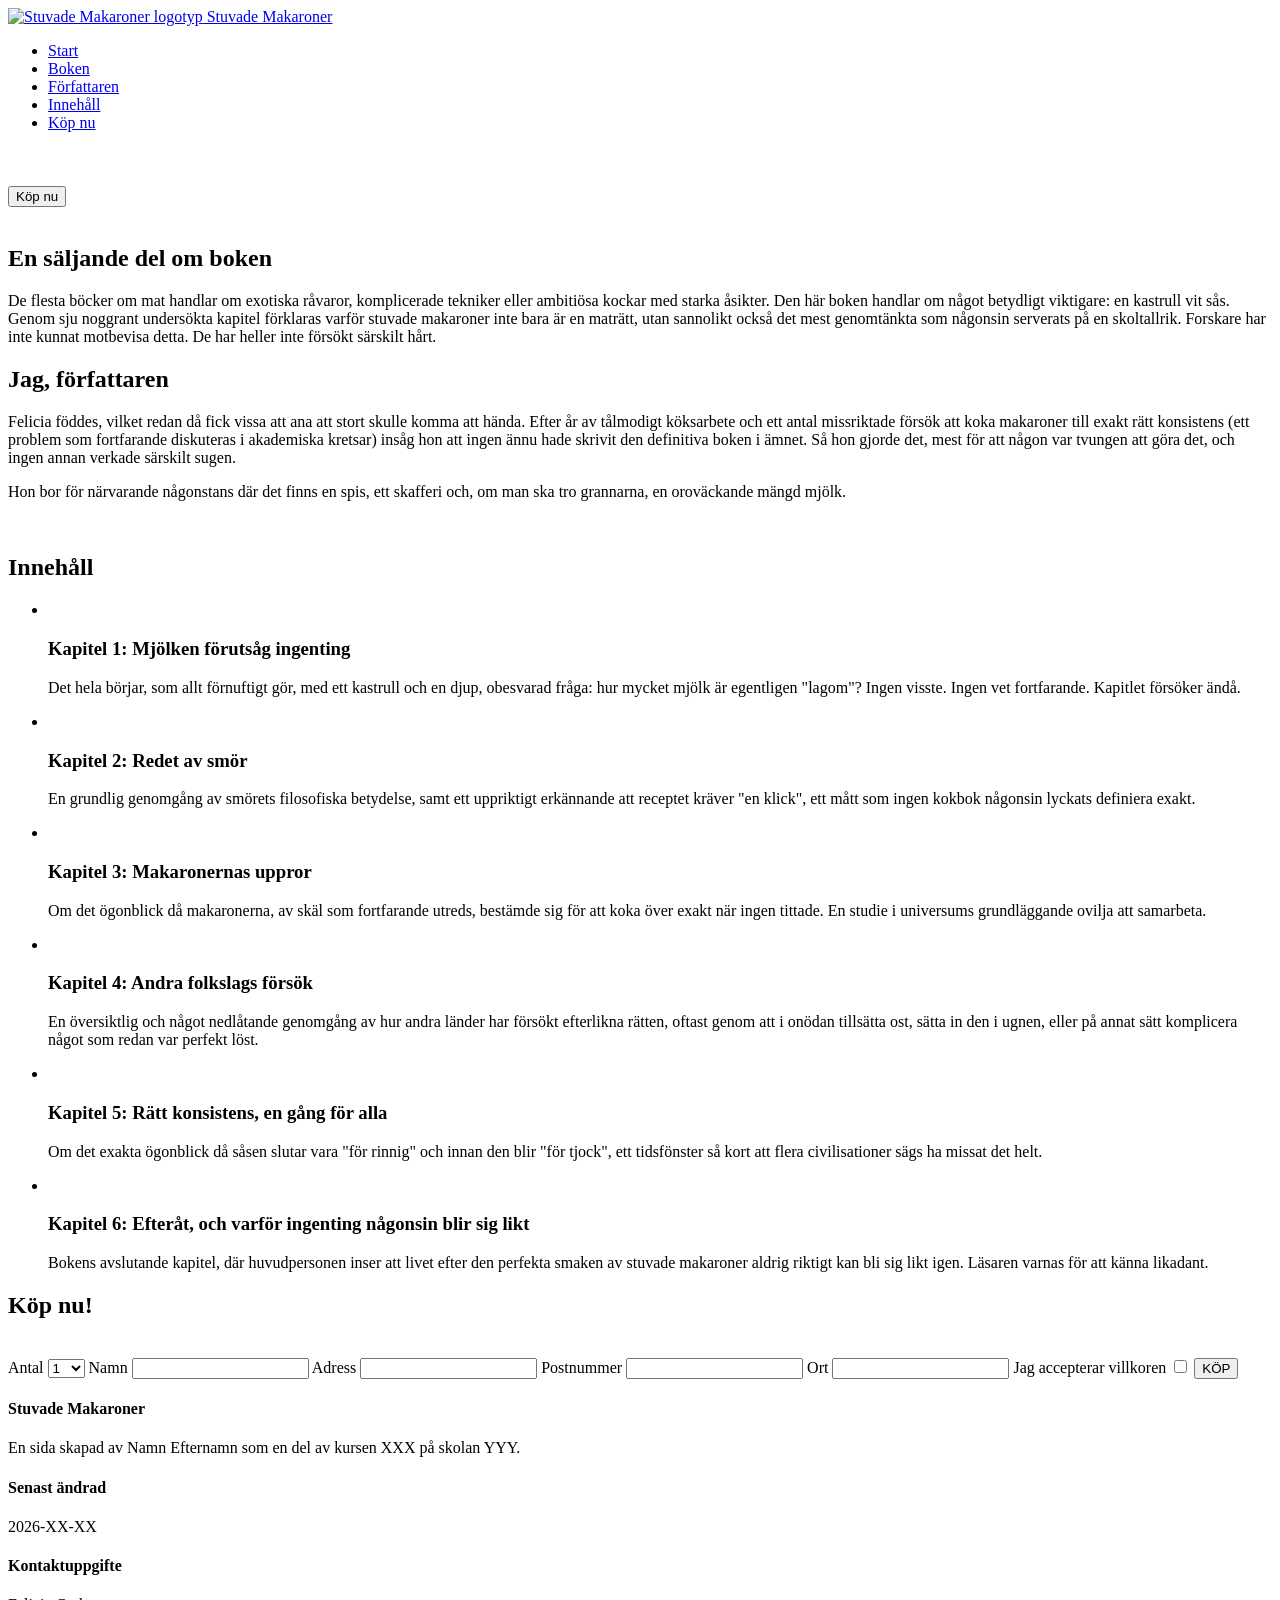
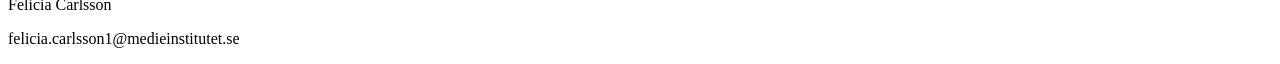
==== index.html @ 139a8203 "Innehåll" ====
<!DOCTYPE html>
<html lang="sv">
<head>
    <meta charset="UTF-8">
    <meta name="viewport" content="width=device-width, initial-scale=1.0">
    <title>Stuvade makaroner</title>
    <link rel="stylesheet" type="text/css" href="style.css">
</head>
<main>
    <header>
        <a href="/" class="logo">
            <img src="logo.png" alt="Stuvade Makaroner logotyp" style="width:; height:;">
            Stuvade Makaroner
        </a>
        <nav>
            <ul>
                <li><a href="#">Start</a></li>
                <li><a href="#book">Boken</a></li>
                <li><a href="#author">Författaren</a></li>
                <li><a href="#book-content">Innehåll</a></li>
                <li><a href="#purchase-form">Köp nu</a></li>
            </ul>
        </nav>
    </header>

    <main>

        <section>
            <img src="" alt="" style="width:; height:;">
            <div class="hero-box">
                <h1></h1>
                <p></p>
                <button>Köp nu</button>
            </div>
        </section>

        <section id="book">
            <img src="" alt="" style="width:; height:;">
            <h2> En säljande del om boken</h2>
            <p> De flesta böcker om mat handlar om exotiska råvaror, komplicerade
            tekniker eller ambitiösa kockar med starka åsikter. Den här boken
            handlar om något betydligt viktigare: en kastrull vit sås. Genom
            sju noggrant undersökta kapitel förklaras varför stuvade makaroner
            inte bara är en maträtt, utan sannolikt också det mest genomtänkta
            som någonsin serverats på en skoltallrik. Forskare har inte kunnat
            motbevisa detta. De har heller inte försökt särskilt hårt. </p>
        </section>
        <section id="author">
            <h2>Jag, författaren</h2>
            <p> Felicia föddes, vilket redan då fick vissa att ana att stort skulle
            komma att hända. Efter år av tålmodigt köksarbete och ett antal
            missriktade försök att koka makaroner till exakt rätt konsistens
            (ett problem som fortfarande diskuteras i akademiska kretsar) insåg
            hon att ingen ännu hade skrivit den definitiva boken i ämnet. Så hon
            gjorde det, mest för att någon var tvungen att göra det, och ingen
            annan verkade särskilt sugen.</p>
            <p> Hon bor för närvarande någonstans där det finns en spis, ett skafferi
            och, om man ska tro grannarna, en oroväckande mängd mjölk.</p>
            <img src="" alt="" style="width:; height:;">
        </section>

        <section id="book-content">
            <h2>Innehåll</h2>
            <ul>
                <li class="chapter-1">
                    <img src="" alt="" style="width:; height:;">
                    <h3>Kapitel 1: Mjölken förutsåg ingenting</h3>
                    <p>Det hela börjar, som allt förnuftigt gör, med ett kastrull och
                    en djup, obesvarad fråga: hur mycket mjölk är egentligen "lagom"?
                    Ingen visste. Ingen vet fortfarande. Kapitlet försöker ändå.</p>
                </li>
                <li class="chapter-2">
                    <img src="" alt="" style="width:; height:;">
                    <h3>Kapitel 2: Redet av smör</h3>
                    <p>En grundlig genomgång av smörets filosofiska betydelse, samt ett
                    uppriktigt erkännande att receptet kräver "en klick", ett mått
                    som ingen kokbok någonsin lyckats definiera exakt.</p>
                </li>
                <li class="chapter-3">
                    <img src="" alt="" style="width:; height:;">
                    <h3>Kapitel 3: Makaronernas uppror</h3>
                    <p> Om det ögonblick då makaronerna, av skäl som fortfarande utreds,
                    bestämde sig för att koka över exakt när ingen tittade. En studie
                    i universums grundläggande ovilja att samarbeta.</p>
                </li>
                <li class="chapter-4">
                    <img src="" alt="" style="width:; height:;">
                    <h3>Kapitel 4: Andra folkslags försök</h3>
                    <p>En översiktlig och något nedlåtande genomgång av hur andra länder
                    har försökt efterlikna rätten, oftast genom att i onödan tillsätta
                    ost, sätta in den i ugnen, eller på annat sätt komplicera något
                    som redan var perfekt löst.</p>
                </li>
                <li class="chapter-5">
                    <img src="" alt="" style="width:; height:;">
                    <h3>Kapitel 5: Rätt konsistens, en gång för alla</h3>
                    <p>Om det exakta ögonblick då såsen slutar vara "för rinnig" och
                    innan den blir "för tjock", ett tidsfönster så kort att flera
                    civilisationer sägs ha missat det helt.</p>
                </li>
                <li class="chapter-6">
                    <img src="" alt="" style="width:; height:;">
                    <h3>Kapitel 6: Efteråt, och varför ingenting någonsin blir sig likt</h3>
                    <p>Bokens avslutande kapitel, där huvudpersonen inser att livet
                    efter den perfekta smaken av stuvade makaroner aldrig riktigt
                    kan bli sig likt igen. Läsaren varnas för att känna likadant.</p>
                </li>
            </ul>
        </section>
    
        <section id="purchase-form">
            <h2>Köp nu!</h2>
            <img src="" alt="" style="width:; height:;">
            <form>
                <label for="amount">Antal</label>
                <select id="amount" name="amount">
                    <option value="1">1</option>
                    <option value="2">2</option>
                    <option value="3">3</option>
                    <option value="4">4</option>
                    <option value="5">5</option>
                    <option value="6">6</option>
                    <option value="7">7</option>
                    <option value="8">8</option>
                    <option value="9">9</option>
                    <option value="10">10</option>
                </select>

                <label for="name">Namn</label>
                <input type="text" id="name" name="name">

                <label for="address">Adress</label>
                <input type="text" id="address" name="address">

                <label for="post-code">Postnummer</label>
                <input type="number" id="post-code" name="post-code">

                <label for="area">Ort</label>
                <input type="text" id="area" name="area">

                <label for="terms">Jag accepterar villkoren</label>
                <input type="checkbox" id="terms" name="terms">

                <button type="submit">KÖP</button>
            </form>
        </section>
    
    </main>

    <footer>
        <section>
            <h4>Stuvade Makaroner</h4>
            <p>En sida skapad av Namn Efternamn som en del av kursen XXX på skolan YYY.</p>
        </section>
        <section>
            <h4>Senast ändrad</h4>
            <p>2026-XX-XX</p>
        </section>
        <section>
            <h4>Kontaktuppgifte</h4>
            <p>Felicia Carlsson</p>
            <p>felicia.carlsson1@medieinstitutet.se</p>
        </section>
    </footer>
</body>
</html>
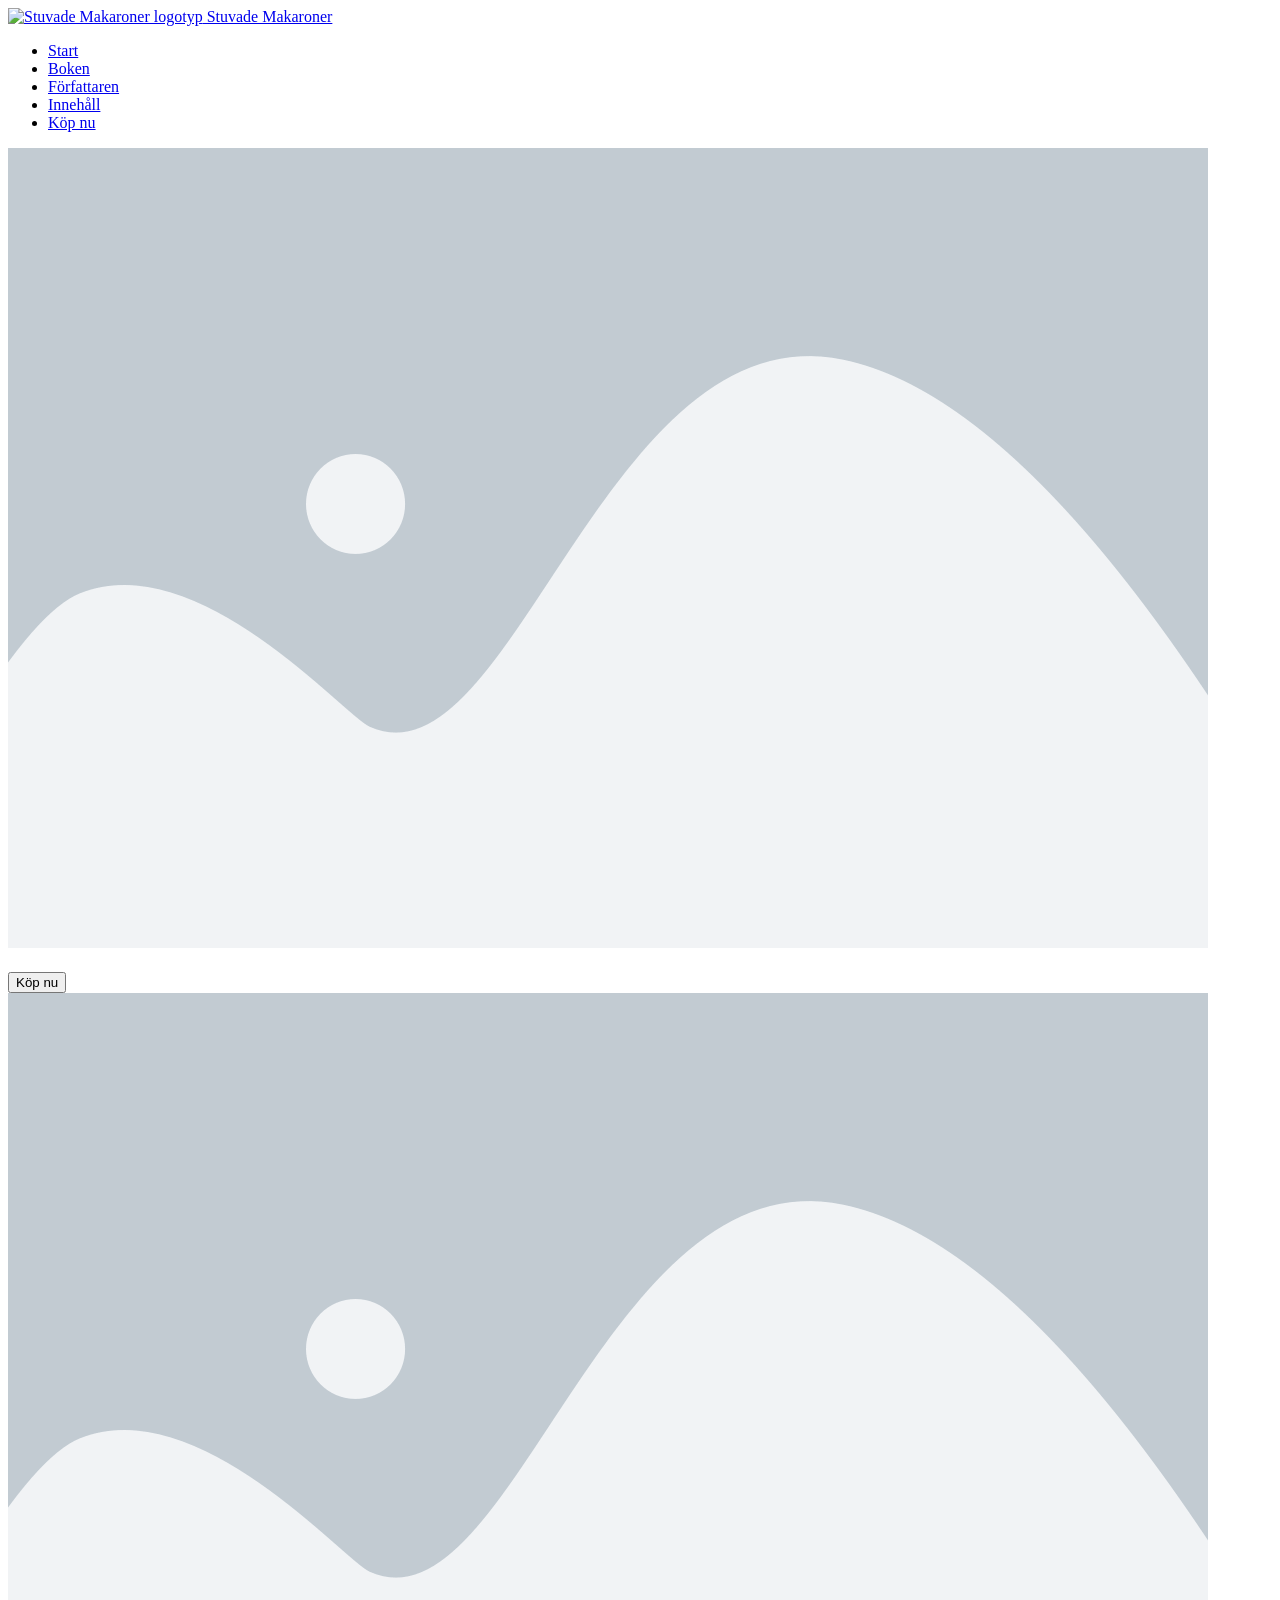
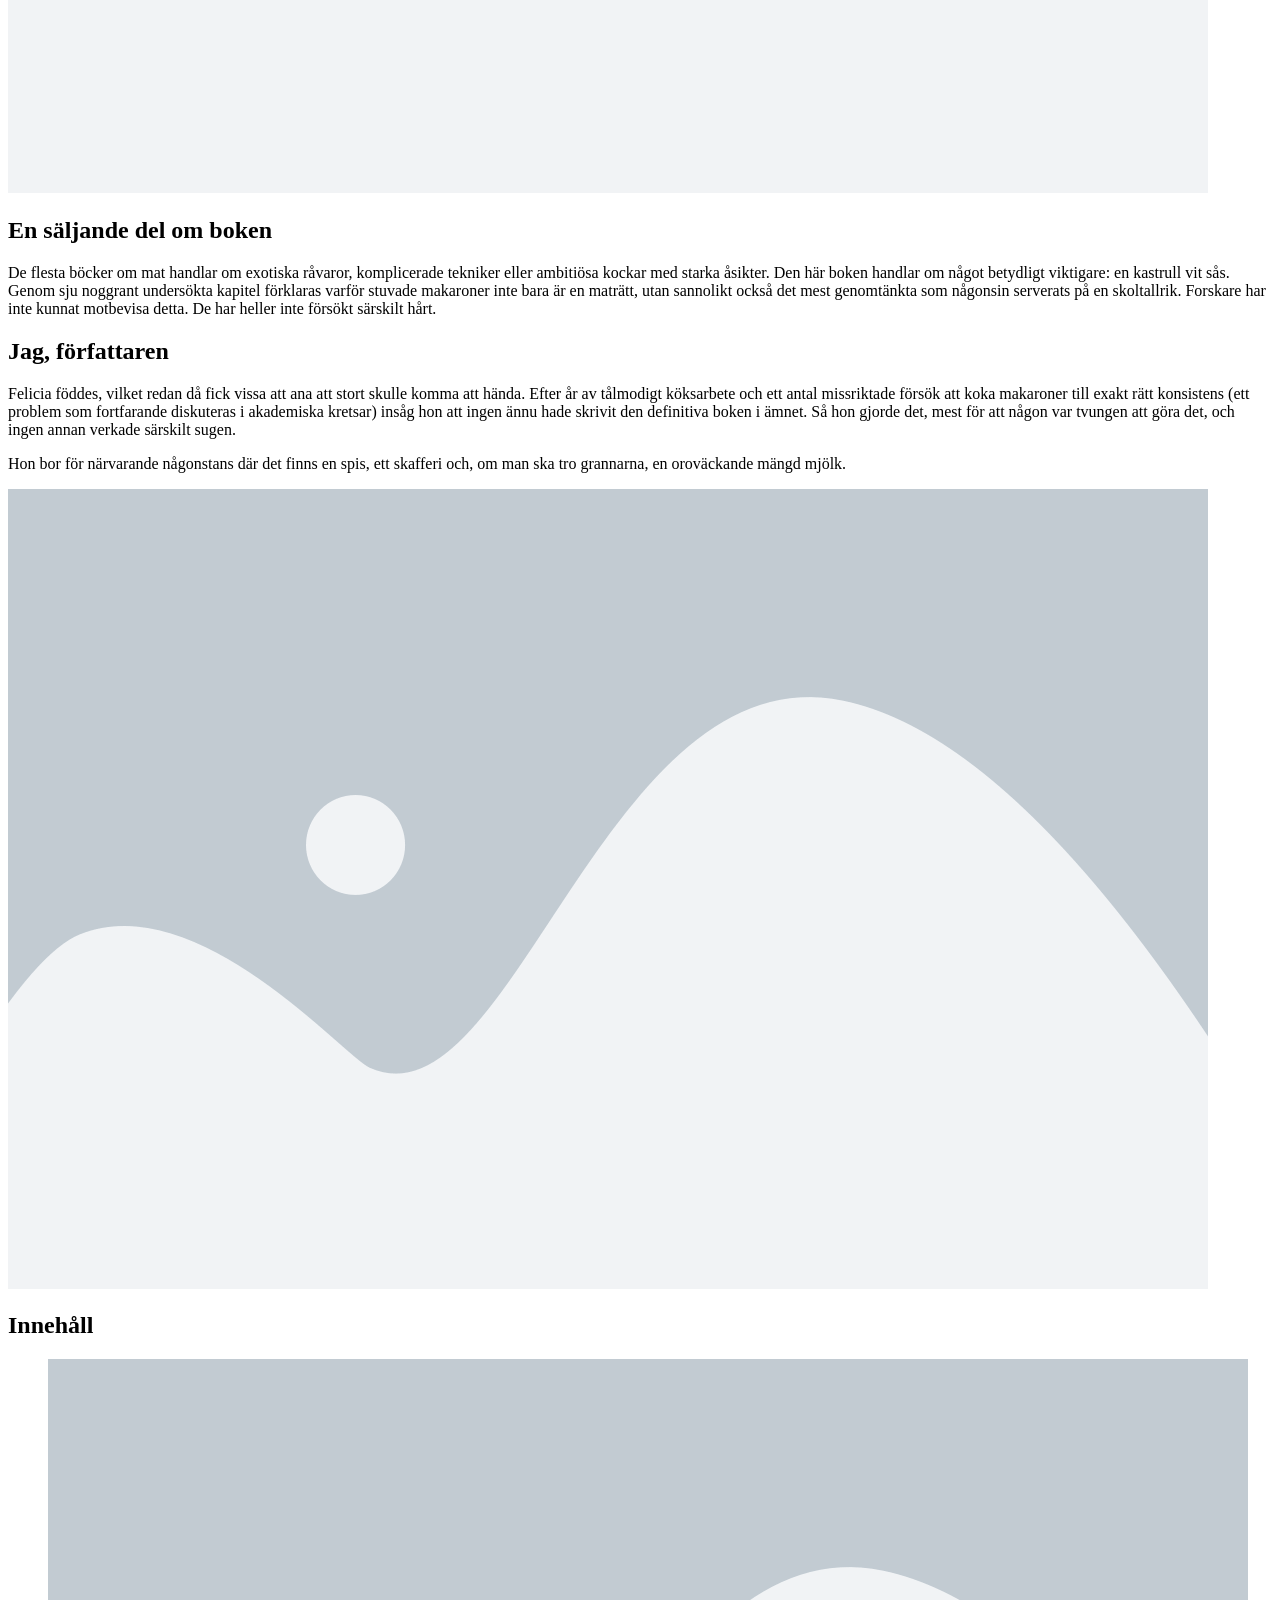
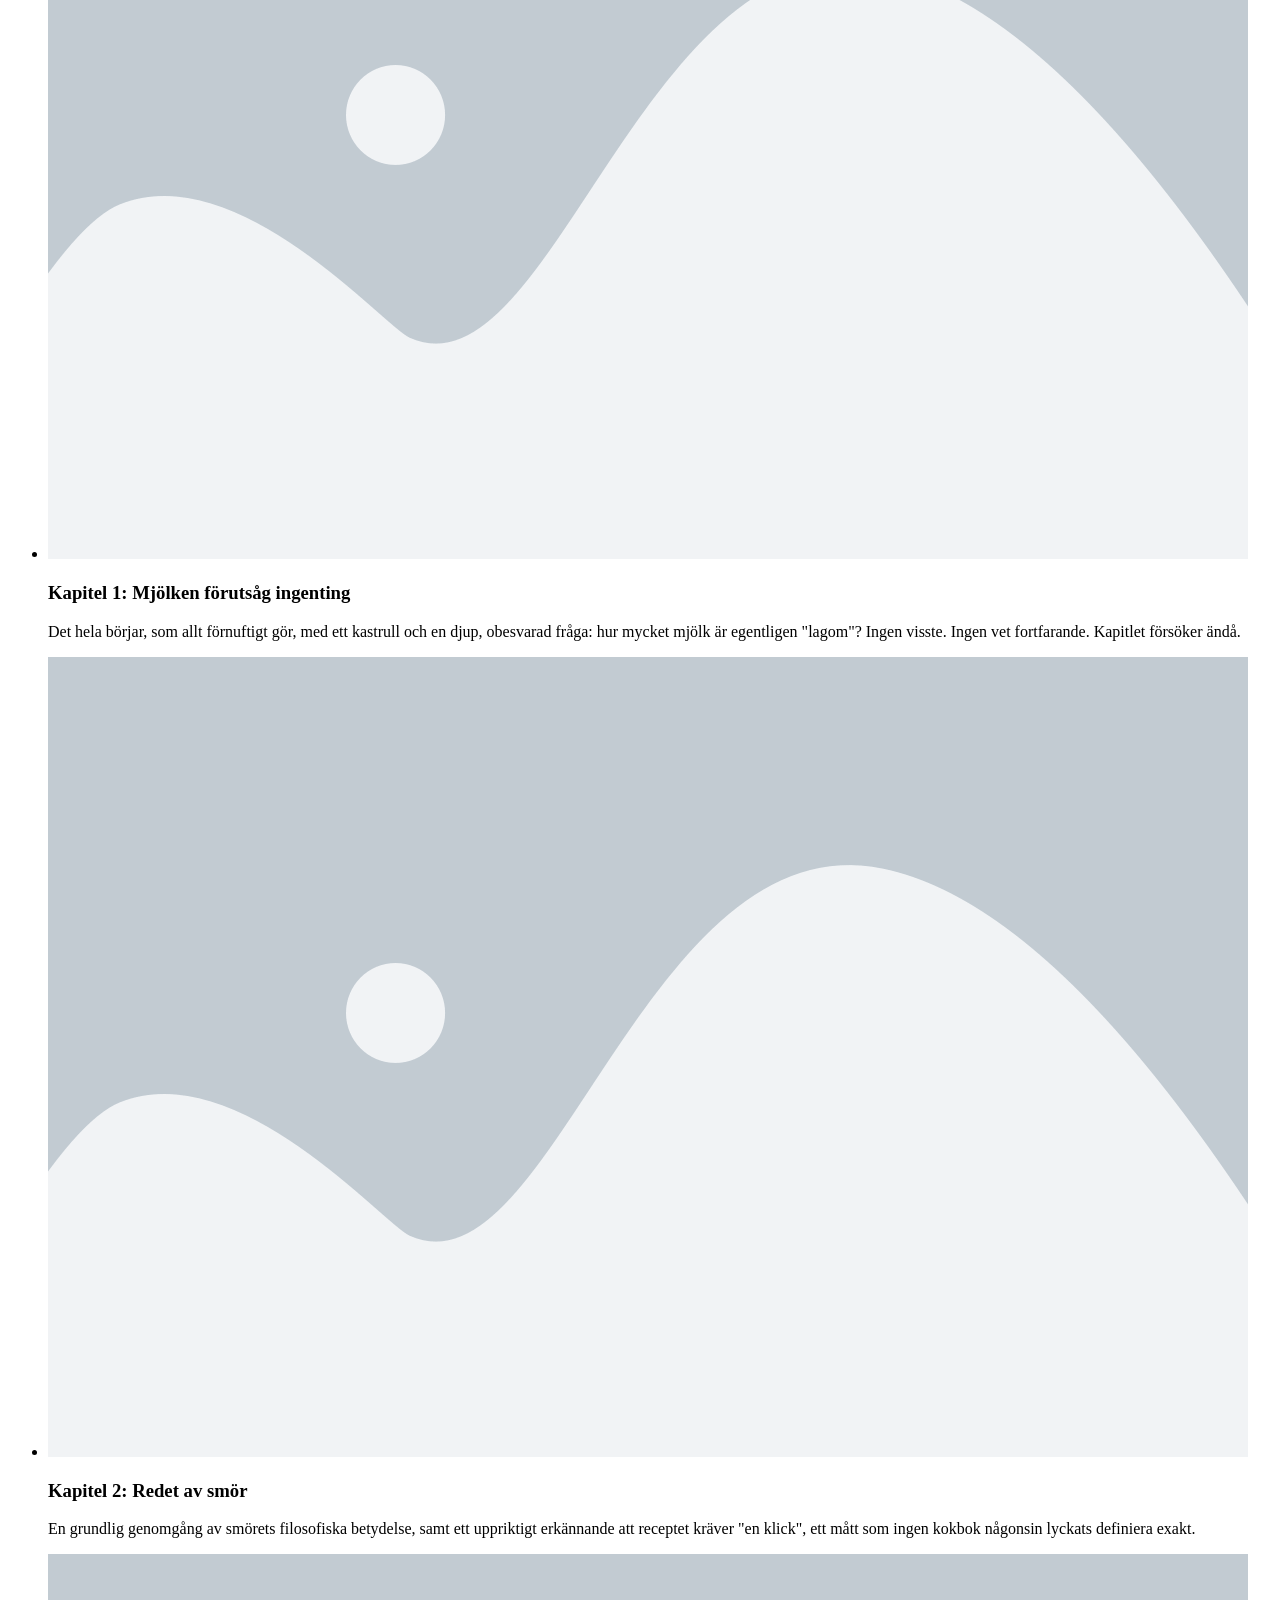
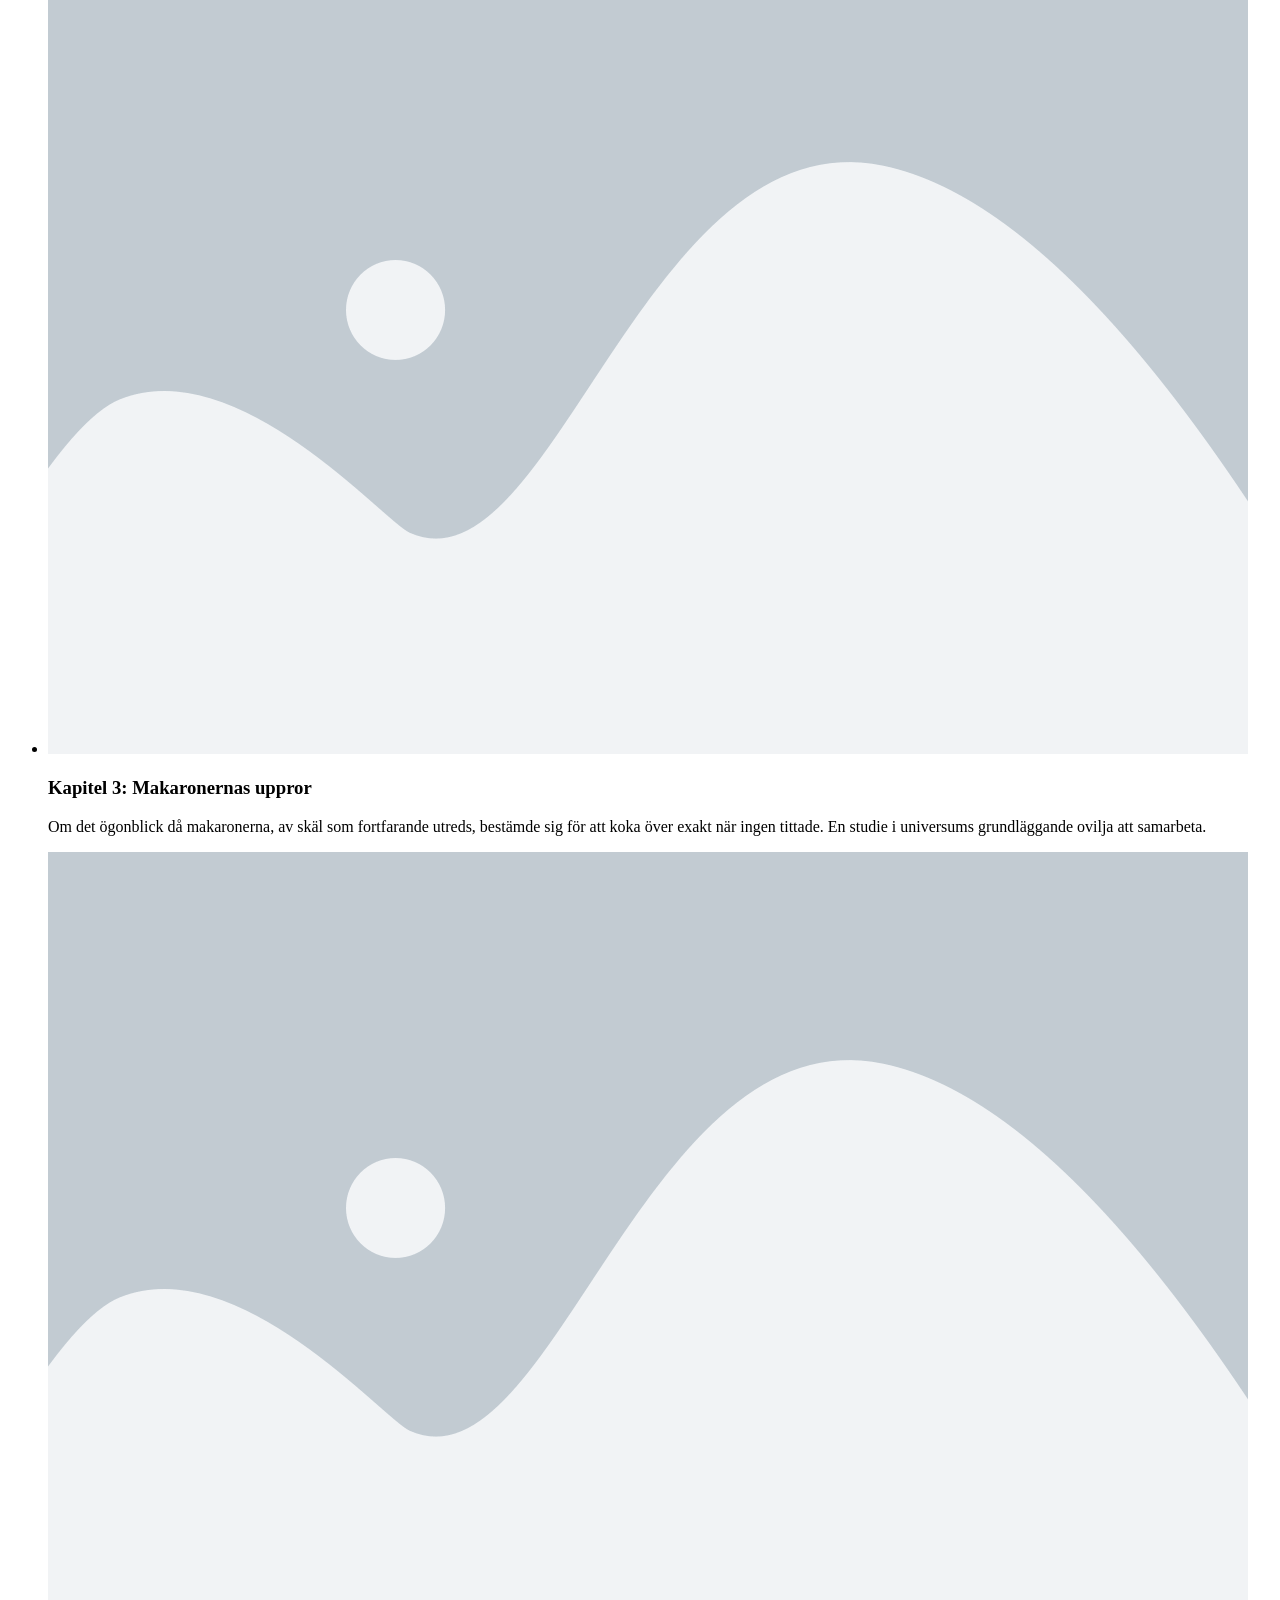
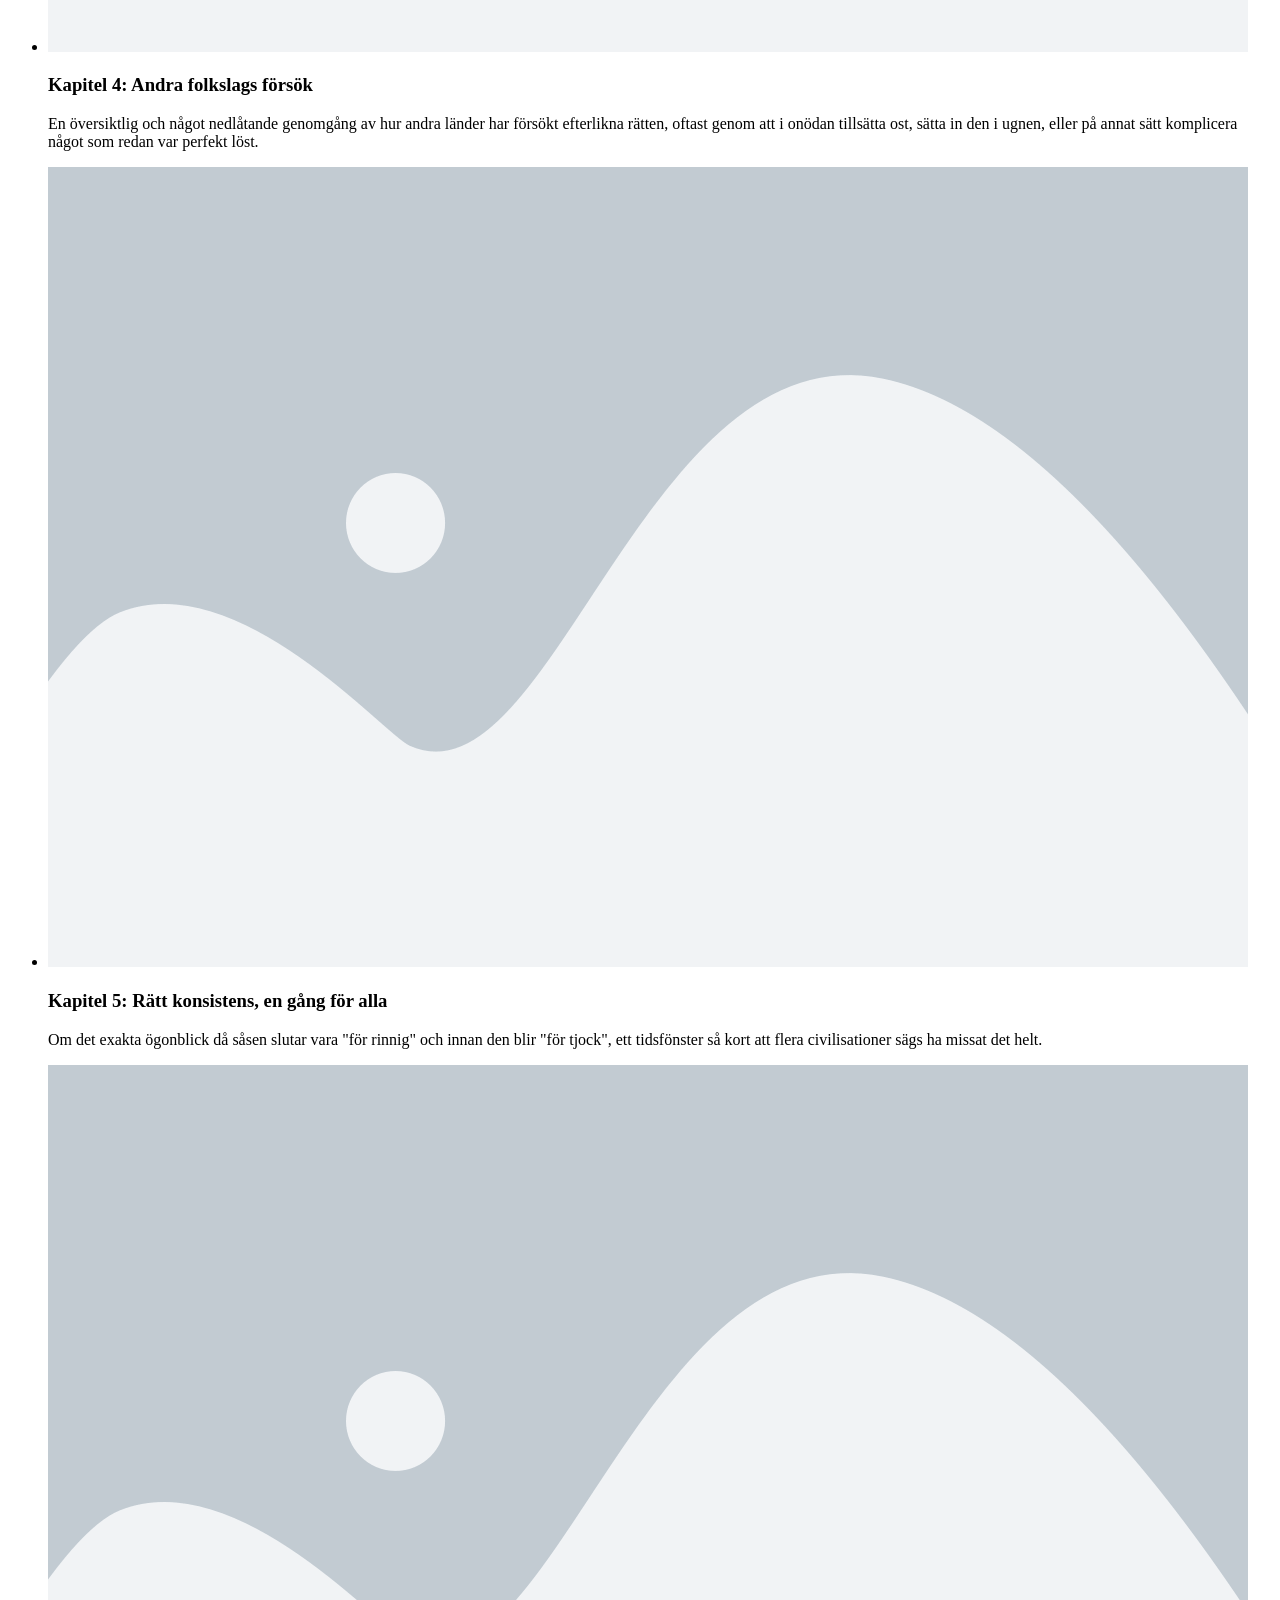
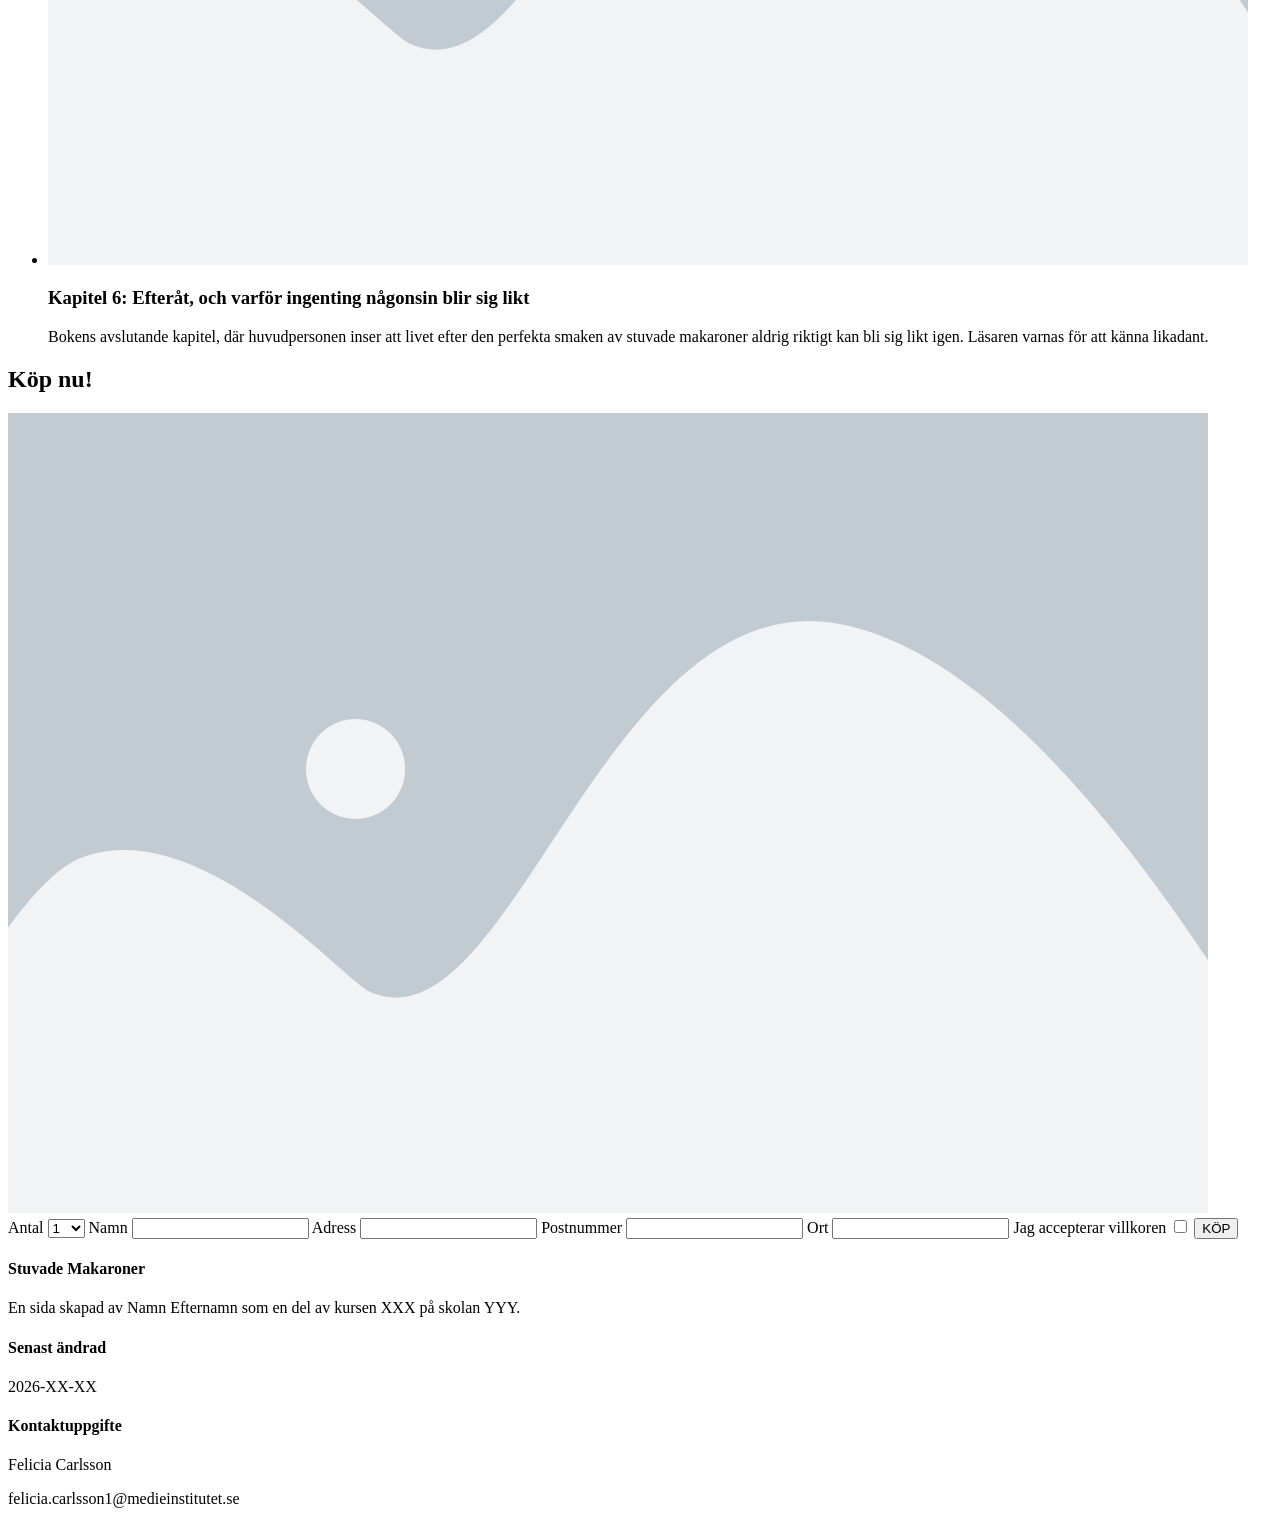
==== commit b8e4afd9: "placeholder bild" ====
--- a/index.html
+++ b/index.html
@@ -26,7 +26,7 @@
     <main>
 
         <section>
-            <img src="" alt="" style="width:; height:;">
+            <img src="assets/placeholder.png" alt="" style="width:; height:;">
             <div class="hero-box">
                 <h1></h1>
                 <p></p>
@@ -35,7 +35,7 @@
         </section>
 
         <section id="book">
-            <img src="" alt="" style="width:; height:;">
+            <img src="assets/placeholder.png" alt="" style="width:; height:;">
             <h2> En säljande del om boken</h2>
             <p> De flesta böcker om mat handlar om exotiska råvaror, komplicerade
             tekniker eller ambitiösa kockar med starka åsikter. Den här boken
@@ -56,35 +56,35 @@
             annan verkade särskilt sugen.</p>
             <p> Hon bor för närvarande någonstans där det finns en spis, ett skafferi
             och, om man ska tro grannarna, en oroväckande mängd mjölk.</p>
-            <img src="" alt="" style="width:; height:;">
+            <img src="assets/placeholder.png" alt="" style="width:; height:;">
         </section>
 
         <section id="book-content">
             <h2>Innehåll</h2>
             <ul>
                 <li class="chapter-1">
-                    <img src="" alt="" style="width:; height:;">
+                    <img src="assets/placeholder.png" alt="" style="width:; height:;">
                     <h3>Kapitel 1: Mjölken förutsåg ingenting</h3>
                     <p>Det hela börjar, som allt förnuftigt gör, med ett kastrull och
                     en djup, obesvarad fråga: hur mycket mjölk är egentligen "lagom"?
                     Ingen visste. Ingen vet fortfarande. Kapitlet försöker ändå.</p>
                 </li>
                 <li class="chapter-2">
-                    <img src="" alt="" style="width:; height:;">
+                    <img src="assets/placeholder.png" alt="" style="width:; height:;">
                     <h3>Kapitel 2: Redet av smör</h3>
                     <p>En grundlig genomgång av smörets filosofiska betydelse, samt ett
                     uppriktigt erkännande att receptet kräver "en klick", ett mått
                     som ingen kokbok någonsin lyckats definiera exakt.</p>
                 </li>
                 <li class="chapter-3">
-                    <img src="" alt="" style="width:; height:;">
+                    <img src="assets/placeholder.png" alt="" style="width:; height:;">
                     <h3>Kapitel 3: Makaronernas uppror</h3>
                     <p> Om det ögonblick då makaronerna, av skäl som fortfarande utreds,
                     bestämde sig för att koka över exakt när ingen tittade. En studie
                     i universums grundläggande ovilja att samarbeta.</p>
                 </li>
                 <li class="chapter-4">
-                    <img src="" alt="" style="width:; height:;">
+                    <img src="assets/placeholder.png" alt="" style="width:; height:;">
                     <h3>Kapitel 4: Andra folkslags försök</h3>
                     <p>En översiktlig och något nedlåtande genomgång av hur andra länder
                     har försökt efterlikna rätten, oftast genom att i onödan tillsätta
@@ -92,14 +92,14 @@
                     som redan var perfekt löst.</p>
                 </li>
                 <li class="chapter-5">
-                    <img src="" alt="" style="width:; height:;">
+                    <img src="assets/placeholder.png" alt="" style="width:; height:;">
                     <h3>Kapitel 5: Rätt konsistens, en gång för alla</h3>
                     <p>Om det exakta ögonblick då såsen slutar vara "för rinnig" och
                     innan den blir "för tjock", ett tidsfönster så kort att flera
                     civilisationer sägs ha missat det helt.</p>
                 </li>
                 <li class="chapter-6">
-                    <img src="" alt="" style="width:; height:;">
+                    <img src="assets/placeholder.png" alt="" style="width:; height:;">
                     <h3>Kapitel 6: Efteråt, och varför ingenting någonsin blir sig likt</h3>
                     <p>Bokens avslutande kapitel, där huvudpersonen inser att livet
                     efter den perfekta smaken av stuvade makaroner aldrig riktigt
@@ -110,7 +110,7 @@
     
         <section id="purchase-form">
             <h2>Köp nu!</h2>
-            <img src="" alt="" style="width:; height:;">
+            <img src="assets/placeholder.png" alt="" style="width:; height:;">
             <form>
                 <label for="amount">Antal</label>
                 <select id="amount" name="amount">
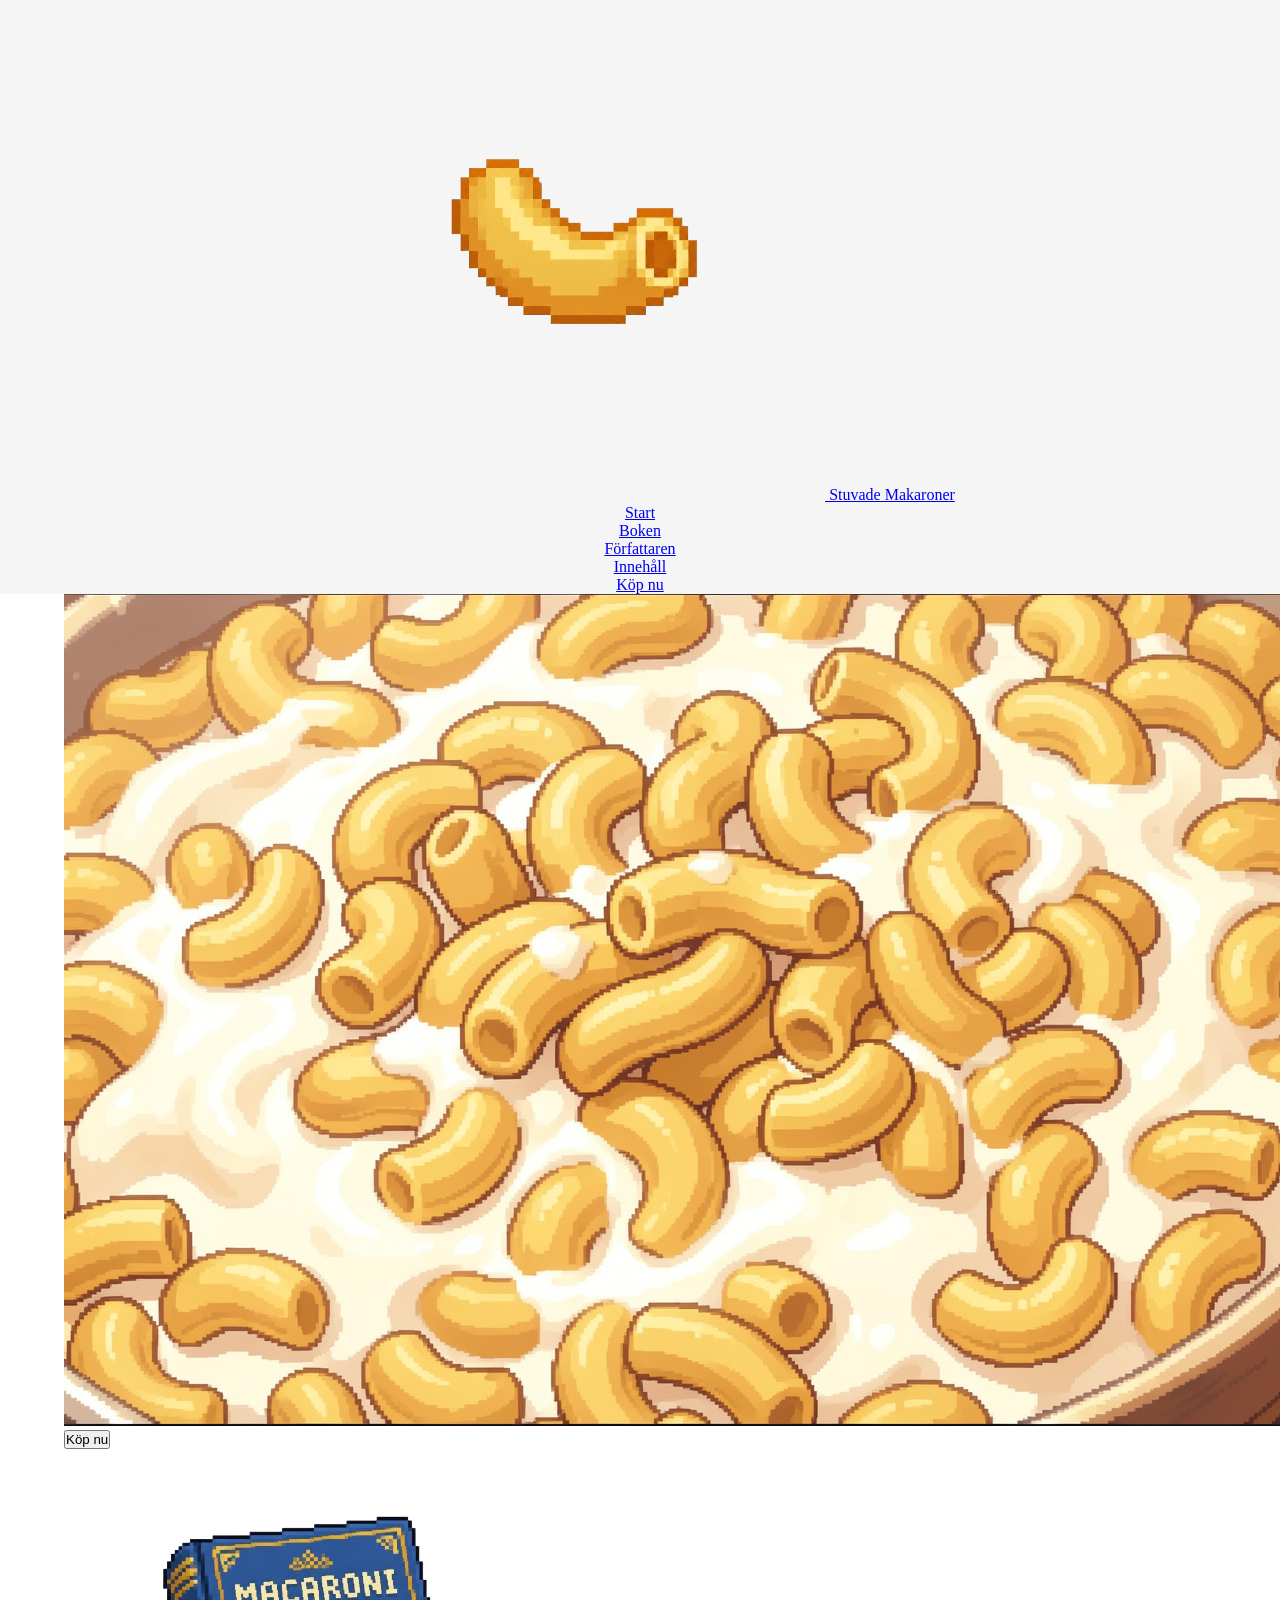
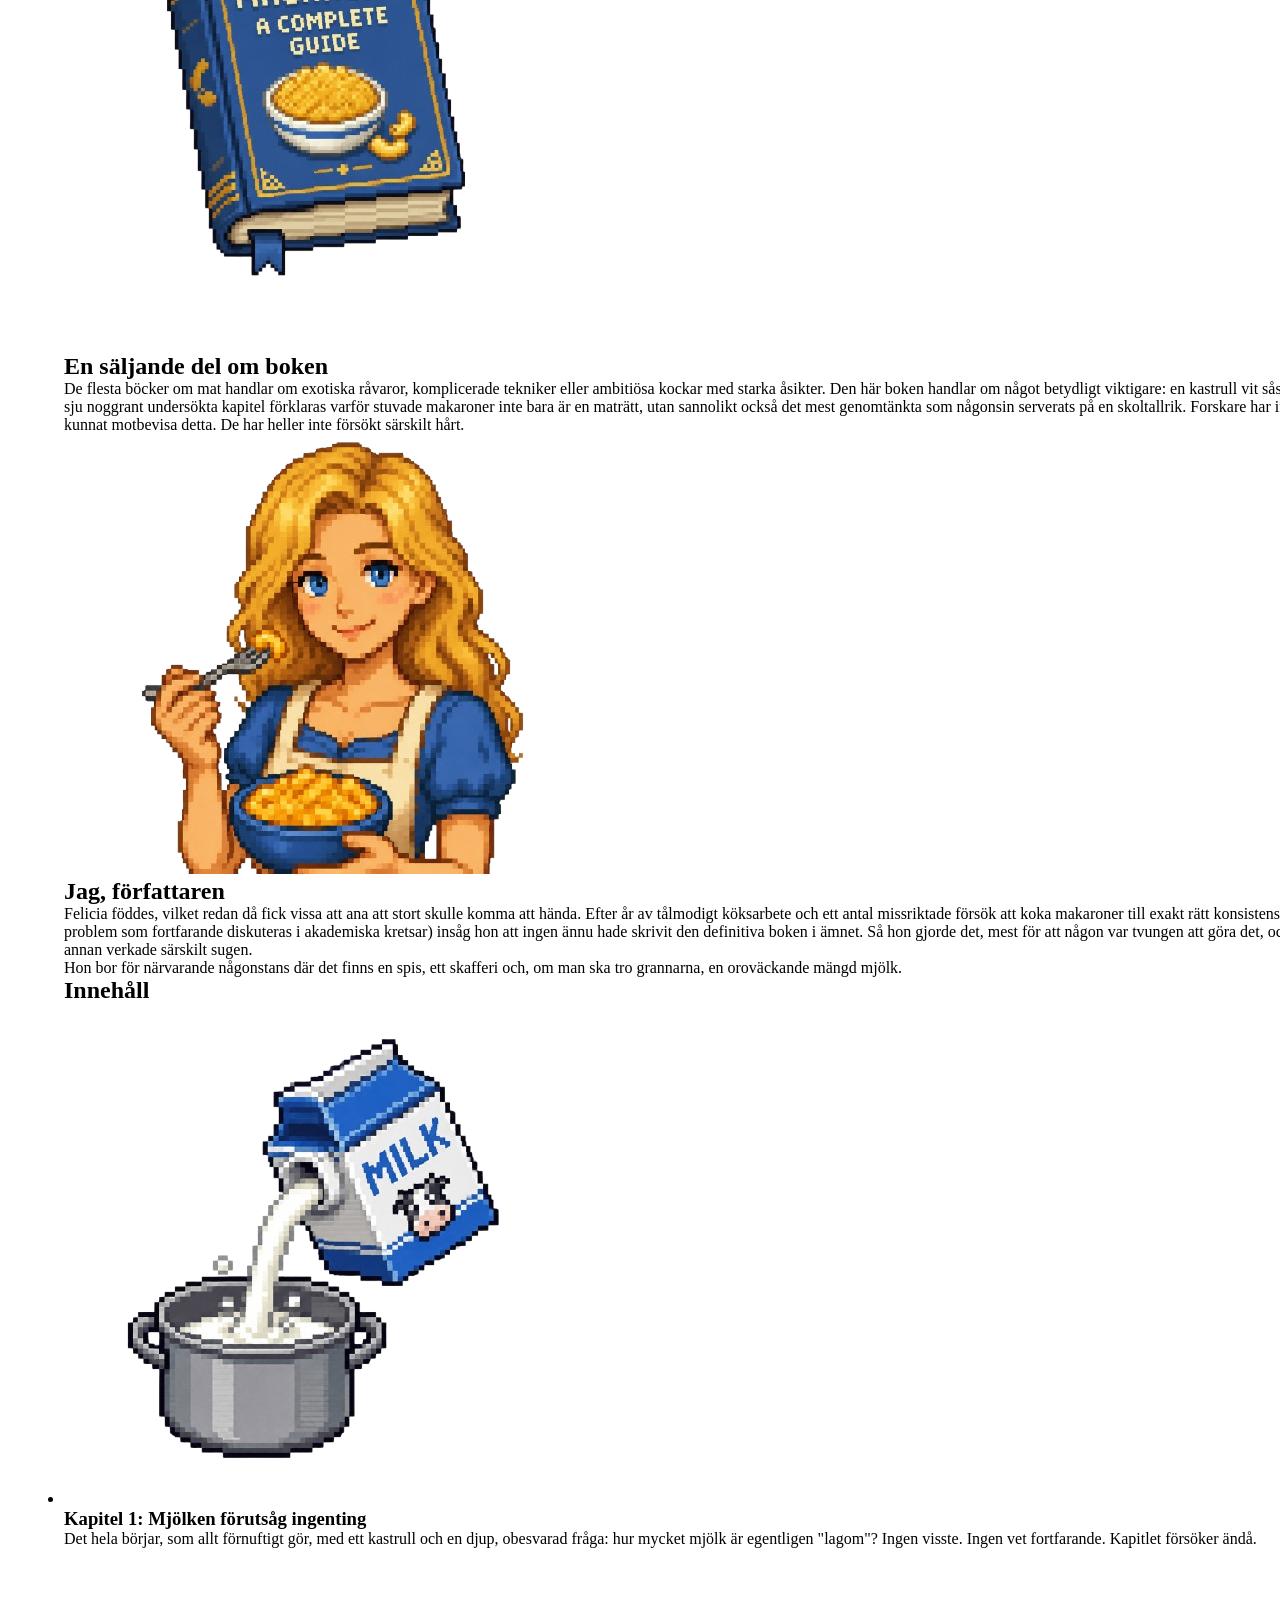
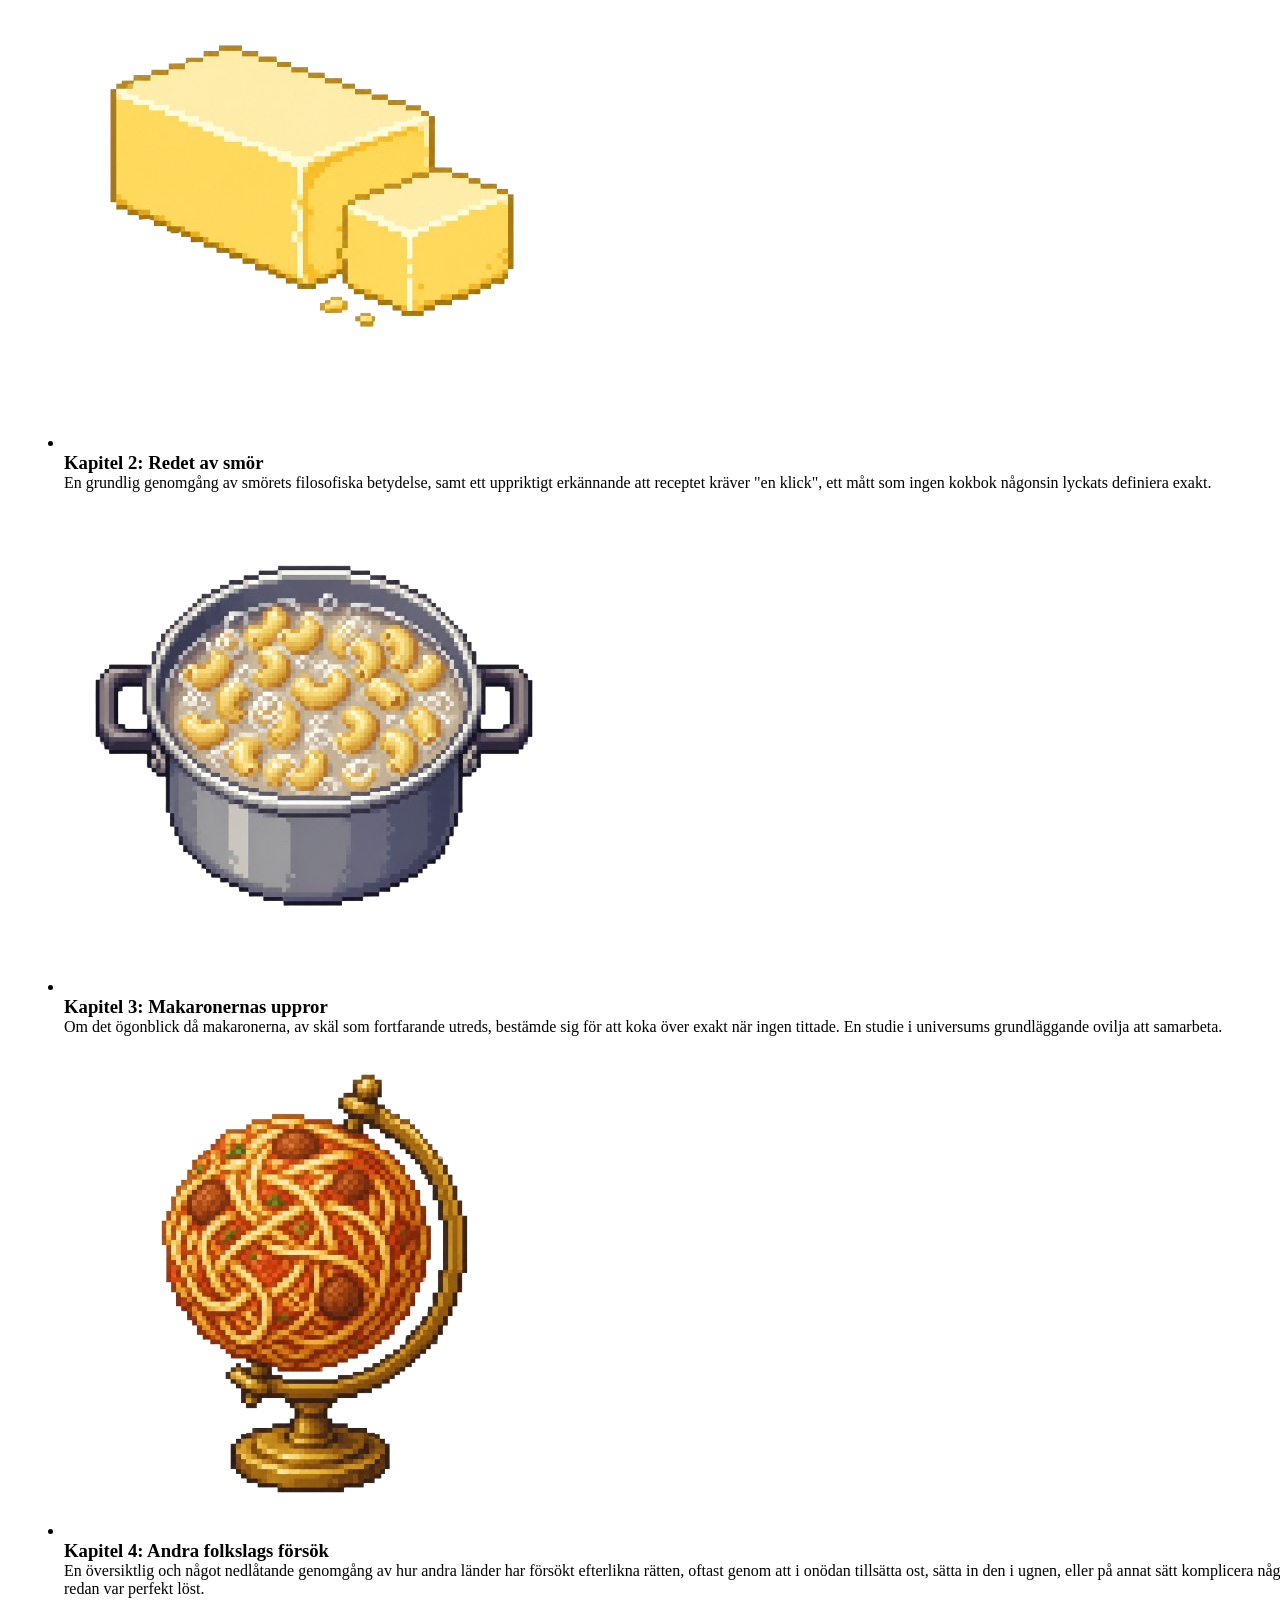
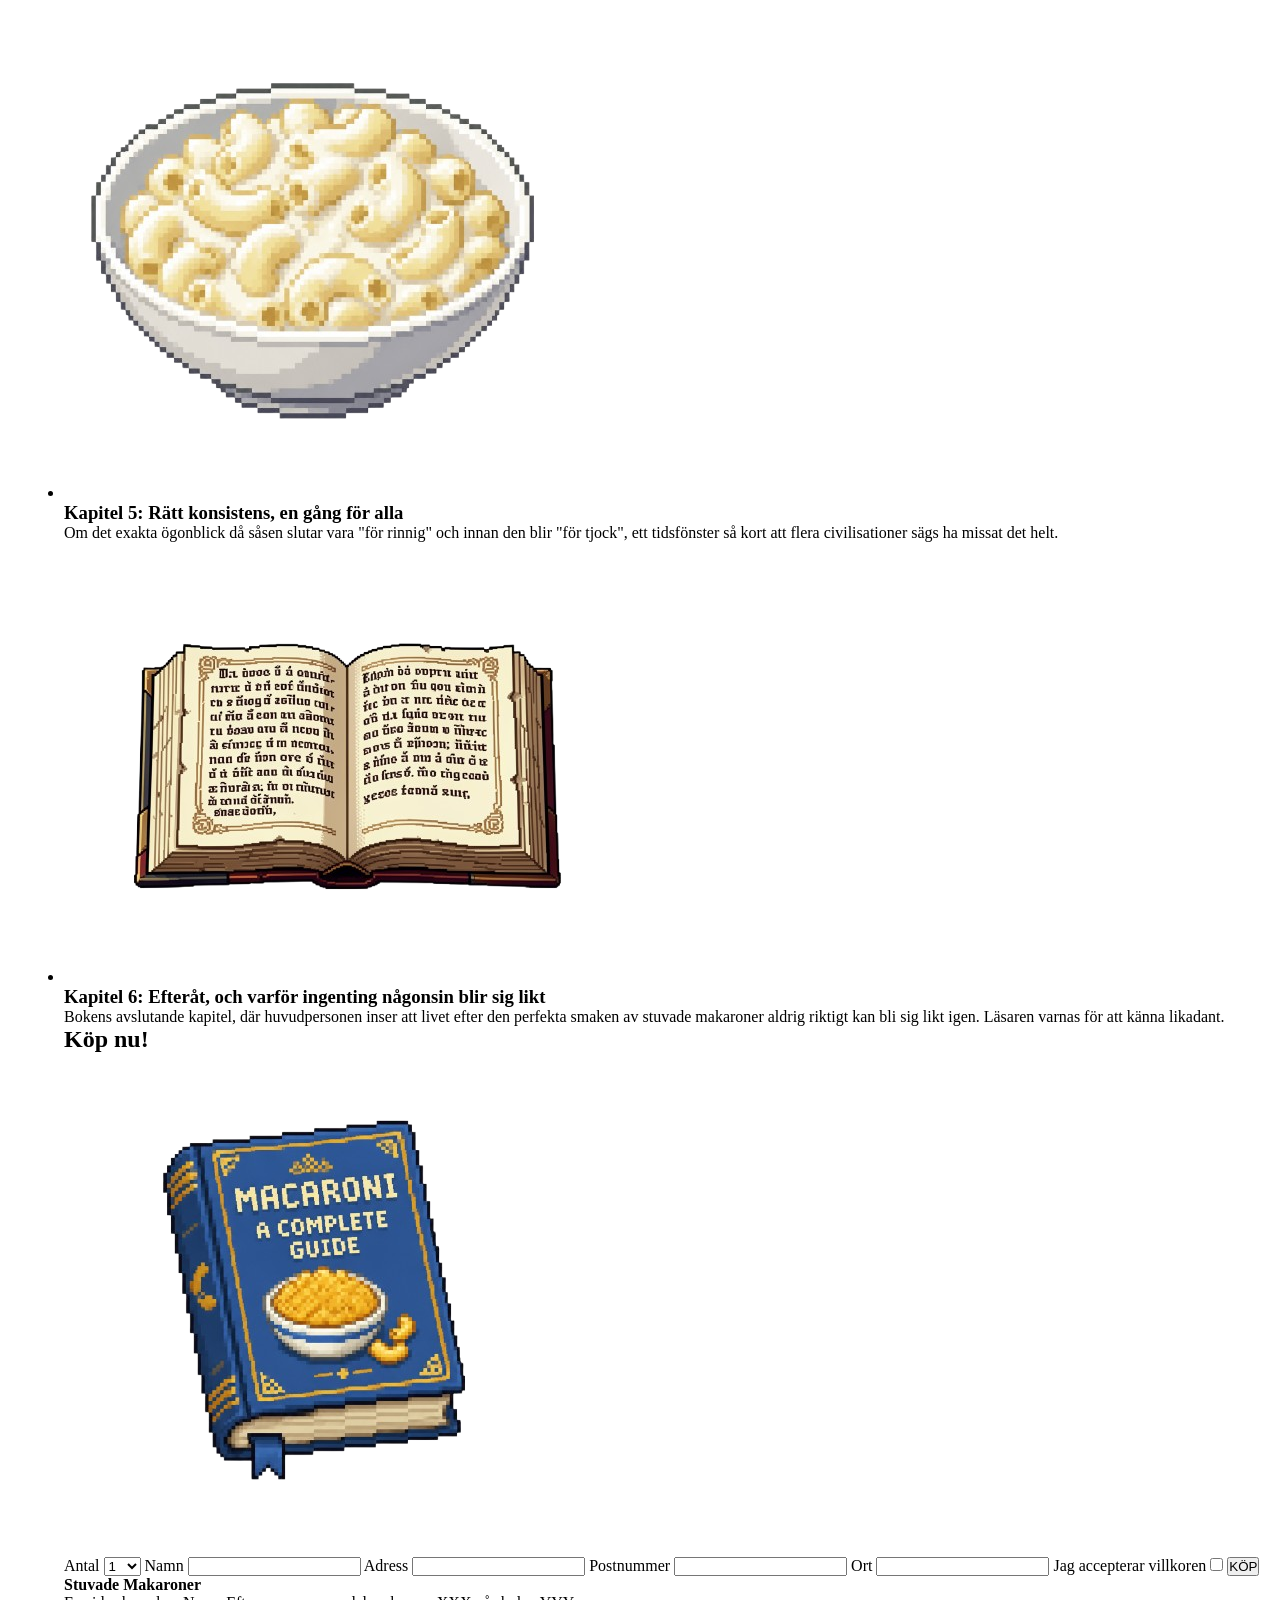
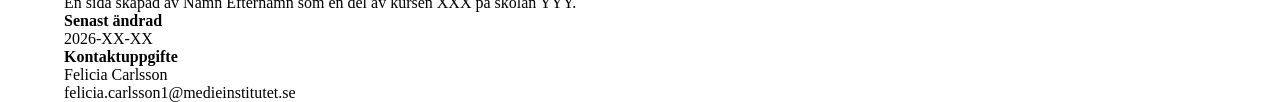
==== commit ebbb1554: "lade till bilder" ====
--- a/index.html
+++ b/index.html
@@ -9,7 +9,7 @@
 <main>
     <header>
         <a href="/" class="logo">
-            <img src="logo.png" alt="Stuvade Makaroner logotyp" style="width:; height:;">
+            <img src="assets/logo.png" alt="Stuvade Makaroner logotyp" style="width:; height:;">
             Stuvade Makaroner
         </a>
         <nav>
@@ -26,7 +26,7 @@
     <main>
 
         <section>
-            <img src="assets/placeholder.png" alt="" style="width:; height:;">
+            <img src="assets/hero.jpg" alt="" style="width:; height:;">
             <div class="hero-box">
                 <h1></h1>
                 <p></p>
@@ -35,7 +35,7 @@
         </section>
 
         <section id="book">
-            <img src="assets/placeholder.png" alt="" style="width:; height:;">
+            <img src="assets/book.png" alt="" style="width:; height:;">
             <h2> En säljande del om boken</h2>
             <p> De flesta böcker om mat handlar om exotiska råvaror, komplicerade
             tekniker eller ambitiösa kockar med starka åsikter. Den här boken
@@ -46,6 +46,7 @@
             motbevisa detta. De har heller inte försökt särskilt hårt. </p>
         </section>
         <section id="author">
+            <img src="assets/avatar.png" alt="" style="width:; height:;">
             <h2>Jag, författaren</h2>
             <p> Felicia föddes, vilket redan då fick vissa att ana att stort skulle
             komma att hända. Efter år av tålmodigt köksarbete och ett antal
@@ -56,35 +57,34 @@
             annan verkade särskilt sugen.</p>
             <p> Hon bor för närvarande någonstans där det finns en spis, ett skafferi
             och, om man ska tro grannarna, en oroväckande mängd mjölk.</p>
-            <img src="assets/placeholder.png" alt="" style="width:; height:;">
         </section>
 
         <section id="book-content">
             <h2>Innehåll</h2>
             <ul>
                 <li class="chapter-1">
-                    <img src="assets/placeholder.png" alt="" style="width:; height:;">
+                    <img src="assets/milk.png" alt="" style="width:; height:;">
                     <h3>Kapitel 1: Mjölken förutsåg ingenting</h3>
                     <p>Det hela börjar, som allt förnuftigt gör, med ett kastrull och
                     en djup, obesvarad fråga: hur mycket mjölk är egentligen "lagom"?
                     Ingen visste. Ingen vet fortfarande. Kapitlet försöker ändå.</p>
                 </li>
                 <li class="chapter-2">
-                    <img src="assets/placeholder.png" alt="" style="width:; height:;">
+                    <img src="assets/butter.png" alt="" style="width:; height:;">
                     <h3>Kapitel 2: Redet av smör</h3>
                     <p>En grundlig genomgång av smörets filosofiska betydelse, samt ett
                     uppriktigt erkännande att receptet kräver "en klick", ett mått
                     som ingen kokbok någonsin lyckats definiera exakt.</p>
                 </li>
                 <li class="chapter-3">
-                    <img src="assets/placeholder.png" alt="" style="width:; height:;">
+                    <img src="assets/boiling.png" alt="" style="width:; height:;">
                     <h3>Kapitel 3: Makaronernas uppror</h3>
                     <p> Om det ögonblick då makaronerna, av skäl som fortfarande utreds,
                     bestämde sig för att koka över exakt när ingen tittade. En studie
                     i universums grundläggande ovilja att samarbeta.</p>
                 </li>
                 <li class="chapter-4">
-                    <img src="assets/placeholder.png" alt="" style="width:; height:;">
+                    <img src="assets/pasta-globe.png" alt="" style="width:; height:;">
                     <h3>Kapitel 4: Andra folkslags försök</h3>
                     <p>En översiktlig och något nedlåtande genomgång av hur andra länder
                     har försökt efterlikna rätten, oftast genom att i onödan tillsätta
@@ -92,14 +92,14 @@
                     som redan var perfekt löst.</p>
                 </li>
                 <li class="chapter-5">
-                    <img src="assets/placeholder.png" alt="" style="width:; height:;">
+                    <img src="assets/bowl.png" alt="" style="width:; height:;">
                     <h3>Kapitel 5: Rätt konsistens, en gång för alla</h3>
                     <p>Om det exakta ögonblick då såsen slutar vara "för rinnig" och
                     innan den blir "för tjock", ett tidsfönster så kort att flera
                     civilisationer sägs ha missat det helt.</p>
                 </li>
                 <li class="chapter-6">
-                    <img src="assets/placeholder.png" alt="" style="width:; height:;">
+                    <img src="assets/open-book.png" alt="" style="width:; height:;">
                     <h3>Kapitel 6: Efteråt, och varför ingenting någonsin blir sig likt</h3>
                     <p>Bokens avslutande kapitel, där huvudpersonen inser att livet
                     efter den perfekta smaken av stuvade makaroner aldrig riktigt
@@ -110,7 +110,7 @@
     
         <section id="purchase-form">
             <h2>Köp nu!</h2>
-            <img src="assets/placeholder.png" alt="" style="width:; height:;">
+            <img src="assets/book.png" alt="" style="width:; height:;">
             <form>
                 <label for="amount">Antal</label>
                 <select id="amount" name="amount">
--- a/style.css
+++ b/style.css
@@ -0,0 +1,29 @@
+* {
+    box-sizing: border-box;
+    margin: 0;
+    padding: 0;
+}
+
+body {
+    padding-left: 5vw;
+    padding-right: 5vw;
+    display: grid;
+    grid-template-rows: auto auto auto auto auto auto;
+    grid-template-columns: 1fr 1fr;
+    grid-template-areas:
+        "header header"
+        "hero hero"
+        "book book"
+        "author author"
+        "book-content book-content"
+        "purchase-form purchase-form";
+        "footer footer";
+}
+
+header {
+    grid-area: header;
+    width: 100vw;
+    background-color: #f5f5f5;
+    text-align: center;
+    margin-left: -5vw;
+}
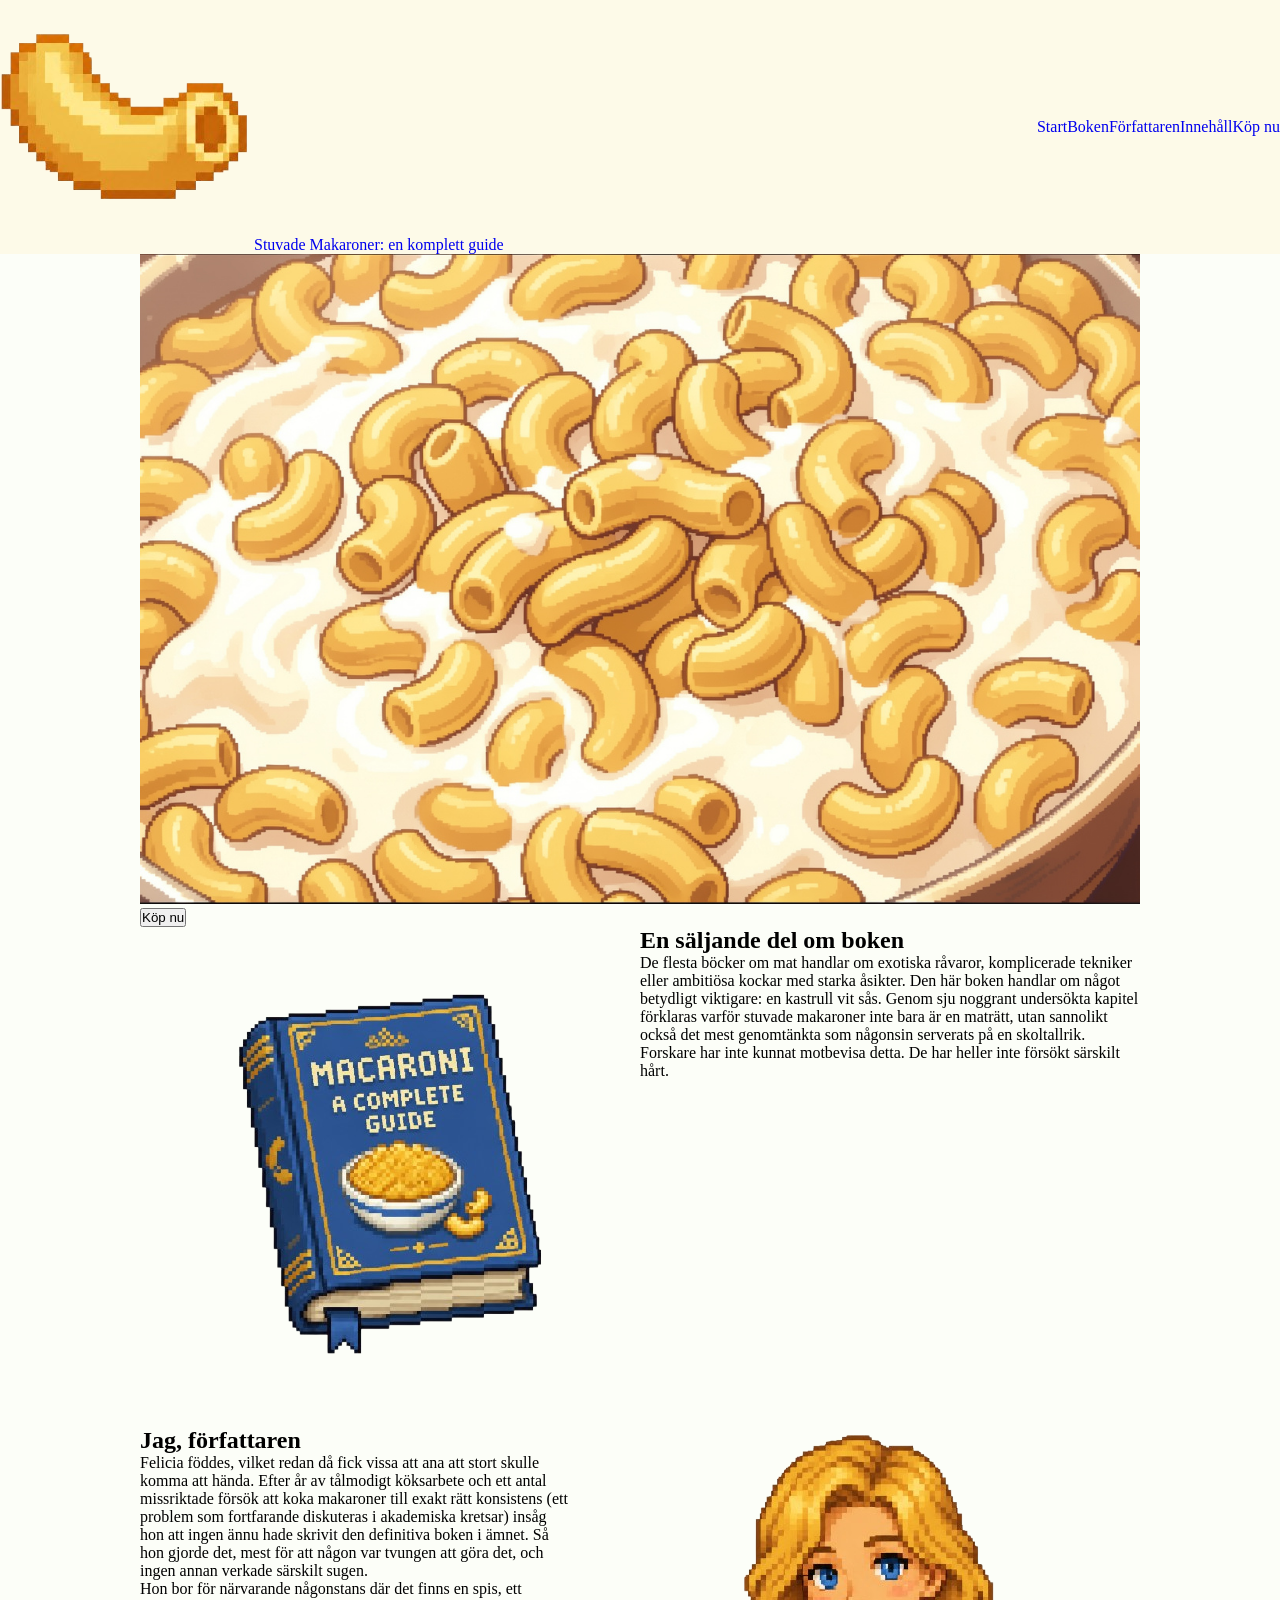
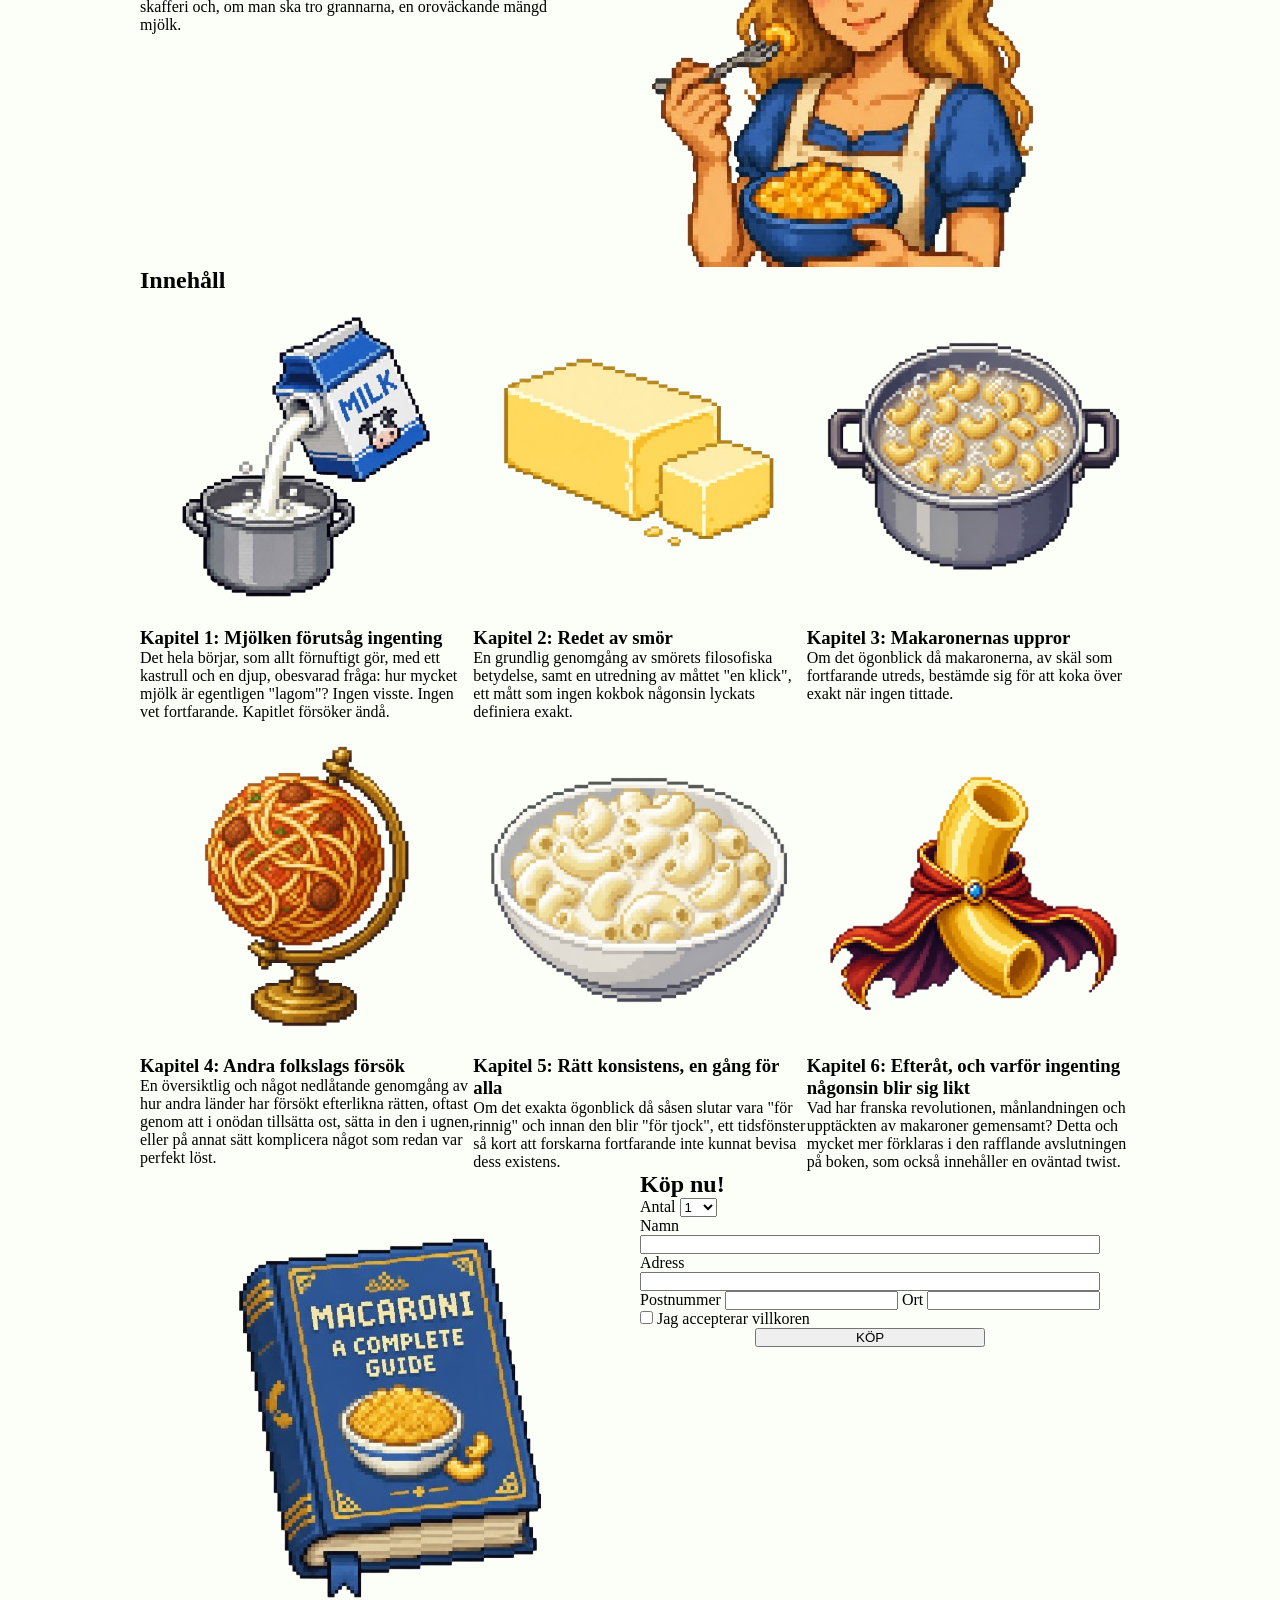
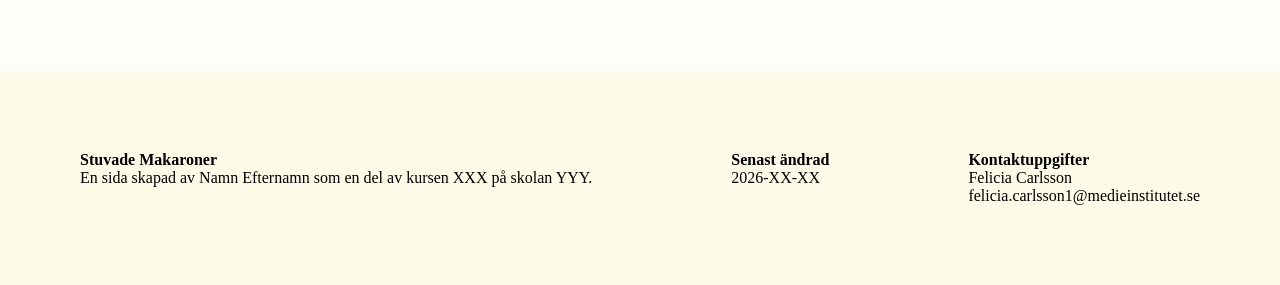
==== commit bceed859: "påbörjad layout" ====
--- a/index.html
+++ b/index.html
@@ -6,11 +6,11 @@
     <title>Stuvade makaroner</title>
     <link rel="stylesheet" type="text/css" href="style.css">
 </head>
-<main>
+<body>
     <header>
         <a href="/" class="logo">
-            <img src="assets/logo.png" alt="Stuvade Makaroner logotyp" style="width:; height:;">
-            Stuvade Makaroner
+            <img src="assets/logo.png" alt="Stuvade Makaroner logotyp">
+            Stuvade Makaroner: en komplett guide
         </a>
         <nav>
             <ul>
@@ -24,9 +24,8 @@
     </header>
 
     <main>
-
         <section>
-            <img src="assets/hero.jpg" alt="" style="width:; height:;">
+            <img src="assets/hero.jpg" alt="">
             <div class="hero-box">
                 <h1></h1>
                 <p></p>
@@ -35,56 +34,58 @@
         </section>
 
         <section id="book">
-            <img src="assets/book.png" alt="" style="width:; height:;">
-            <h2> En säljande del om boken</h2>
-            <p> De flesta böcker om mat handlar om exotiska råvaror, komplicerade
-            tekniker eller ambitiösa kockar med starka åsikter. Den här boken
-            handlar om något betydligt viktigare: en kastrull vit sås. Genom
-            sju noggrant undersökta kapitel förklaras varför stuvade makaroner
-            inte bara är en maträtt, utan sannolikt också det mest genomtänkta
-            som någonsin serverats på en skoltallrik. Forskare har inte kunnat
-            motbevisa detta. De har heller inte försökt särskilt hårt. </p>
+            <img src="assets/book.png" alt="">
+            <div>
+                <h2> En säljande del om boken</h2>
+                <p> De flesta böcker om mat handlar om exotiska råvaror, komplicerade
+                tekniker eller ambitiösa kockar med starka åsikter. Den här boken
+                handlar om något betydligt viktigare: en kastrull vit sås. Genom
+                sju noggrant undersökta kapitel förklaras varför stuvade makaroner
+                inte bara är en maträtt, utan sannolikt också det mest genomtänkta
+                som någonsin serverats på en skoltallrik. Forskare har inte kunnat
+                motbevisa detta. De har heller inte försökt särskilt hårt. </p>
+            </div>
         </section>
         <section id="author">
-            <img src="assets/avatar.png" alt="" style="width:; height:;">
-            <h2>Jag, författaren</h2>
-            <p> Felicia föddes, vilket redan då fick vissa att ana att stort skulle
-            komma att hända. Efter år av tålmodigt köksarbete och ett antal
-            missriktade försök att koka makaroner till exakt rätt konsistens
-            (ett problem som fortfarande diskuteras i akademiska kretsar) insåg
-            hon att ingen ännu hade skrivit den definitiva boken i ämnet. Så hon
-            gjorde det, mest för att någon var tvungen att göra det, och ingen
-            annan verkade särskilt sugen.</p>
-            <p> Hon bor för närvarande någonstans där det finns en spis, ett skafferi
-            och, om man ska tro grannarna, en oroväckande mängd mjölk.</p>
+            <img src="assets/avatar.png" alt="">
+            <div>
+                <h2>Jag, författaren</h2>
+                <p> Felicia föddes, vilket redan då fick vissa att ana att stort skulle
+                komma att hända. Efter år av tålmodigt köksarbete och ett antal
+                missriktade försök att koka makaroner till exakt rätt konsistens
+                (ett problem som fortfarande diskuteras i akademiska kretsar) insåg
+                hon att ingen ännu hade skrivit den definitiva boken i ämnet. Så hon
+                gjorde det, mest för att någon var tvungen att göra det, och ingen
+                annan verkade särskilt sugen.</p>
+                <p> Hon bor för närvarande någonstans där det finns en spis, ett skafferi
+                och, om man ska tro grannarna, en oroväckande mängd mjölk.</p>
+            </div>
         </section>
 
         <section id="book-content">
             <h2>Innehåll</h2>
             <ul>
                 <li class="chapter-1">
-                    <img src="assets/milk.png" alt="" style="width:; height:;">
+                    <img src="assets/milk.png" alt="">
                     <h3>Kapitel 1: Mjölken förutsåg ingenting</h3>
                     <p>Det hela börjar, som allt förnuftigt gör, med ett kastrull och
                     en djup, obesvarad fråga: hur mycket mjölk är egentligen "lagom"?
                     Ingen visste. Ingen vet fortfarande. Kapitlet försöker ändå.</p>
                 </li>
                 <li class="chapter-2">
-                    <img src="assets/butter.png" alt="" style="width:; height:;">
+                    <img src="assets/butter.png" alt="">
                     <h3>Kapitel 2: Redet av smör</h3>
-                    <p>En grundlig genomgång av smörets filosofiska betydelse, samt ett
-                    uppriktigt erkännande att receptet kräver "en klick", ett mått
-                    som ingen kokbok någonsin lyckats definiera exakt.</p>
+                    <p>En grundlig genomgång av smörets filosofiska betydelse, samt en utredning av måttet 
+                        "en klick", ett mått som ingen kokbok någonsin lyckats definiera exakt.</p>
                 </li>
                 <li class="chapter-3">
-                    <img src="assets/boiling.png" alt="" style="width:; height:;">
+                    <img src="assets/boiling.png" alt=""">
                     <h3>Kapitel 3: Makaronernas uppror</h3>
                     <p> Om det ögonblick då makaronerna, av skäl som fortfarande utreds,
-                    bestämde sig för att koka över exakt när ingen tittade. En studie
-                    i universums grundläggande ovilja att samarbeta.</p>
+                    bestämde sig för att koka över exakt när ingen tittade.</p>
                 </li>
                 <li class="chapter-4">
-                    <img src="assets/pasta-globe.png" alt="" style="width:; height:;">
+                    <img src="assets/pasta-globe.png" alt="">
                     <h3>Kapitel 4: Andra folkslags försök</h3>
                     <p>En översiktlig och något nedlåtande genomgång av hur andra länder
                     har försökt efterlikna rätten, oftast genom att i onödan tillsätta
@@ -92,57 +93,65 @@
                     som redan var perfekt löst.</p>
                 </li>
                 <li class="chapter-5">
-                    <img src="assets/bowl.png" alt="" style="width:; height:;">
+                    <img src="assets/bowl.png" alt="">
                     <h3>Kapitel 5: Rätt konsistens, en gång för alla</h3>
                     <p>Om det exakta ögonblick då såsen slutar vara "för rinnig" och
-                    innan den blir "för tjock", ett tidsfönster så kort att flera
-                    civilisationer sägs ha missat det helt.</p>
+                    innan den blir "för tjock", ett tidsfönster så kort att forskarna fortfarande 
+                    inte kunnat bevisa dess existens.</p>
                 </li>
                 <li class="chapter-6">
-                    <img src="assets/open-book.png" alt="" style="width:; height:;">
+                    <img src="assets/super-macaroni.png" alt="">
                     <h3>Kapitel 6: Efteråt, och varför ingenting någonsin blir sig likt</h3>
-                    <p>Bokens avslutande kapitel, där huvudpersonen inser att livet
-                    efter den perfekta smaken av stuvade makaroner aldrig riktigt
-                    kan bli sig likt igen. Läsaren varnas för att känna likadant.</p>
+                    <p> Vad har franska revolutionen, månlandningen och upptäckten av makaroner gemensamt?
+                        Detta och mycket mer förklaras i den rafflande avslutningen på boken, som också innehåller en oväntad twist.</p>
+                    </p>
                 </li>
             </ul>
         </section>
     
         <section id="purchase-form">
-            <h2>Köp nu!</h2>
-            <img src="assets/book.png" alt="" style="width:; height:;">
-            <form>
-                <label for="amount">Antal</label>
-                <select id="amount" name="amount">
-                    <option value="1">1</option>
-                    <option value="2">2</option>
-                    <option value="3">3</option>
-                    <option value="4">4</option>
-                    <option value="5">5</option>
-                    <option value="6">6</option>
-                    <option value="7">7</option>
-                    <option value="8">8</option>
-                    <option value="9">9</option>
-                    <option value="10">10</option>
-                </select>
+            <img src="assets/book.png" alt="">
+            <div>
+                <h2>Köp nu!</h2>
+                <form>
+                    <div>
+                        <label for="amount">Antal</label>
+                        <select id="amount" name="amount">
+                            <option value="1">1</option>
+                            <option value="2">2</option>
+                            <option value="3">3</option>
+                            <option value="4">4</option>
+                            <option value="5">5</option>
+                            <option value="6">6</option>
+                            <option value="7">7</option>
+                            <option value="8">8</option>
+                            <option value="9">9</option>
+                            <option value="10">10</option>
+                        </select>
+                    </div>
 
-                <label for="name">Namn</label>
-                <input type="text" id="name" name="name">
+                    <label for="name">Namn</label>
+                    <input type="text" id="name" name="name">
 
-                <label for="address">Adress</label>
-                <input type="text" id="address" name="address">
+                    <label for="address">Adress</label>
+                    <input type="text" id="address" name="address">
 
-                <label for="post-code">Postnummer</label>
-                <input type="number" id="post-code" name="post-code">
+                    <div>
+                        <label for="post-code">Postnummer</label>
+                        <input type="number" id="post-code" name="post-code">
 
-                <label for="area">Ort</label>
-                <input type="text" id="area" name="area">
+                        <label for="area">Ort</label>
+                        <input type="text" id="area" name="area">
+                    </div>
 
-                <label for="terms">Jag accepterar villkoren</label>
-                <input type="checkbox" id="terms" name="terms">
+                    <div>
+                        <input type="checkbox" id="terms" name="terms">
+                        <label for="terms">Jag accepterar villkoren</label>
+                    </div>
 
-                <button type="submit">KÖP</button>
-            </form>
+                    <button type="submit">KÖP</button>
+                </form>
+            </div>
         </section>
     
     </main>
@@ -157,7 +166,7 @@
             <p>2026-XX-XX</p>
         </section>
         <section>
-            <h4>Kontaktuppgifte</h4>
+            <h4>Kontaktuppgifter</h4>
             <p>Felicia Carlsson</p>
             <p>felicia.carlsson1@medieinstitutet.se</p>
         </section>
--- a/style.css
+++ b/style.css
@@ -1,29 +1,90 @@
+:root {
+    --white: #fcfef8;
+    --light-yellow: #fdfae8;
+}
+
 * {
     box-sizing: border-box;
     margin: 0;
     padding: 0;
+    /* border: 2px dashed red; */
+
 }
 
 body {
-    padding-left: 5vw;
-    padding-right: 5vw;
-    display: grid;
-    grid-template-rows: auto auto auto auto auto auto;
-    grid-template-columns: 1fr 1fr;
-    grid-template-areas:
-        "header header"
-        "hero hero"
-        "book book"
-        "author author"
-        "book-content book-content"
-        "purchase-form purchase-form";
-        "footer footer";
+    background-color: var(--white);
+}
+
+img {
+    max-width: 100%;
+    height: auto;
+}
+
+main {
+    max-inline-size: 1000px;
+    margin-inline-start: auto;
+    margin-inline-end: auto;
 }
 
 header {
-    grid-area: header;
-    width: 100vw;
-    background-color: #f5f5f5;
-    text-align: center;
-    margin-left: -5vw;
+    background-color: var(--light-yellow);
+    display: flex;
+    justify-content: space-between;
+    align-items: center;
+}
+
+.logo {
+    
+}
+
+
+li {
+    list-style-type: none;
+}
+
+a {
+    text-decoration: none;
+}
+
+nav ul {
+    display: flex;
+}
+
+main section:nth-child(2) {
+    display: flex;
+}
+
+main section:nth-child(3) {
+    display: flex;
+    flex-direction: row-reverse;
+}
+
+#book-content li {
+    display: flex;
+    flex-direction: column;
+}
+
+#book-content ul {
+    display: grid;
+    grid-template-columns: repeat(3, 1fr);
+    grid-template-rows: auto;
+}
+
+#purchase-form {
+    display: flex;
+    form {
+        display: flex;
+        flex-direction: column;
+    }
+    button {
+        width: 50%;
+        margin: auto;
+    }
+}
+
+footer {
+    display: flex;
+    justify-content: space-between;
+    padding: 5rem;
+    background-color: var(--light-yellow);
 }
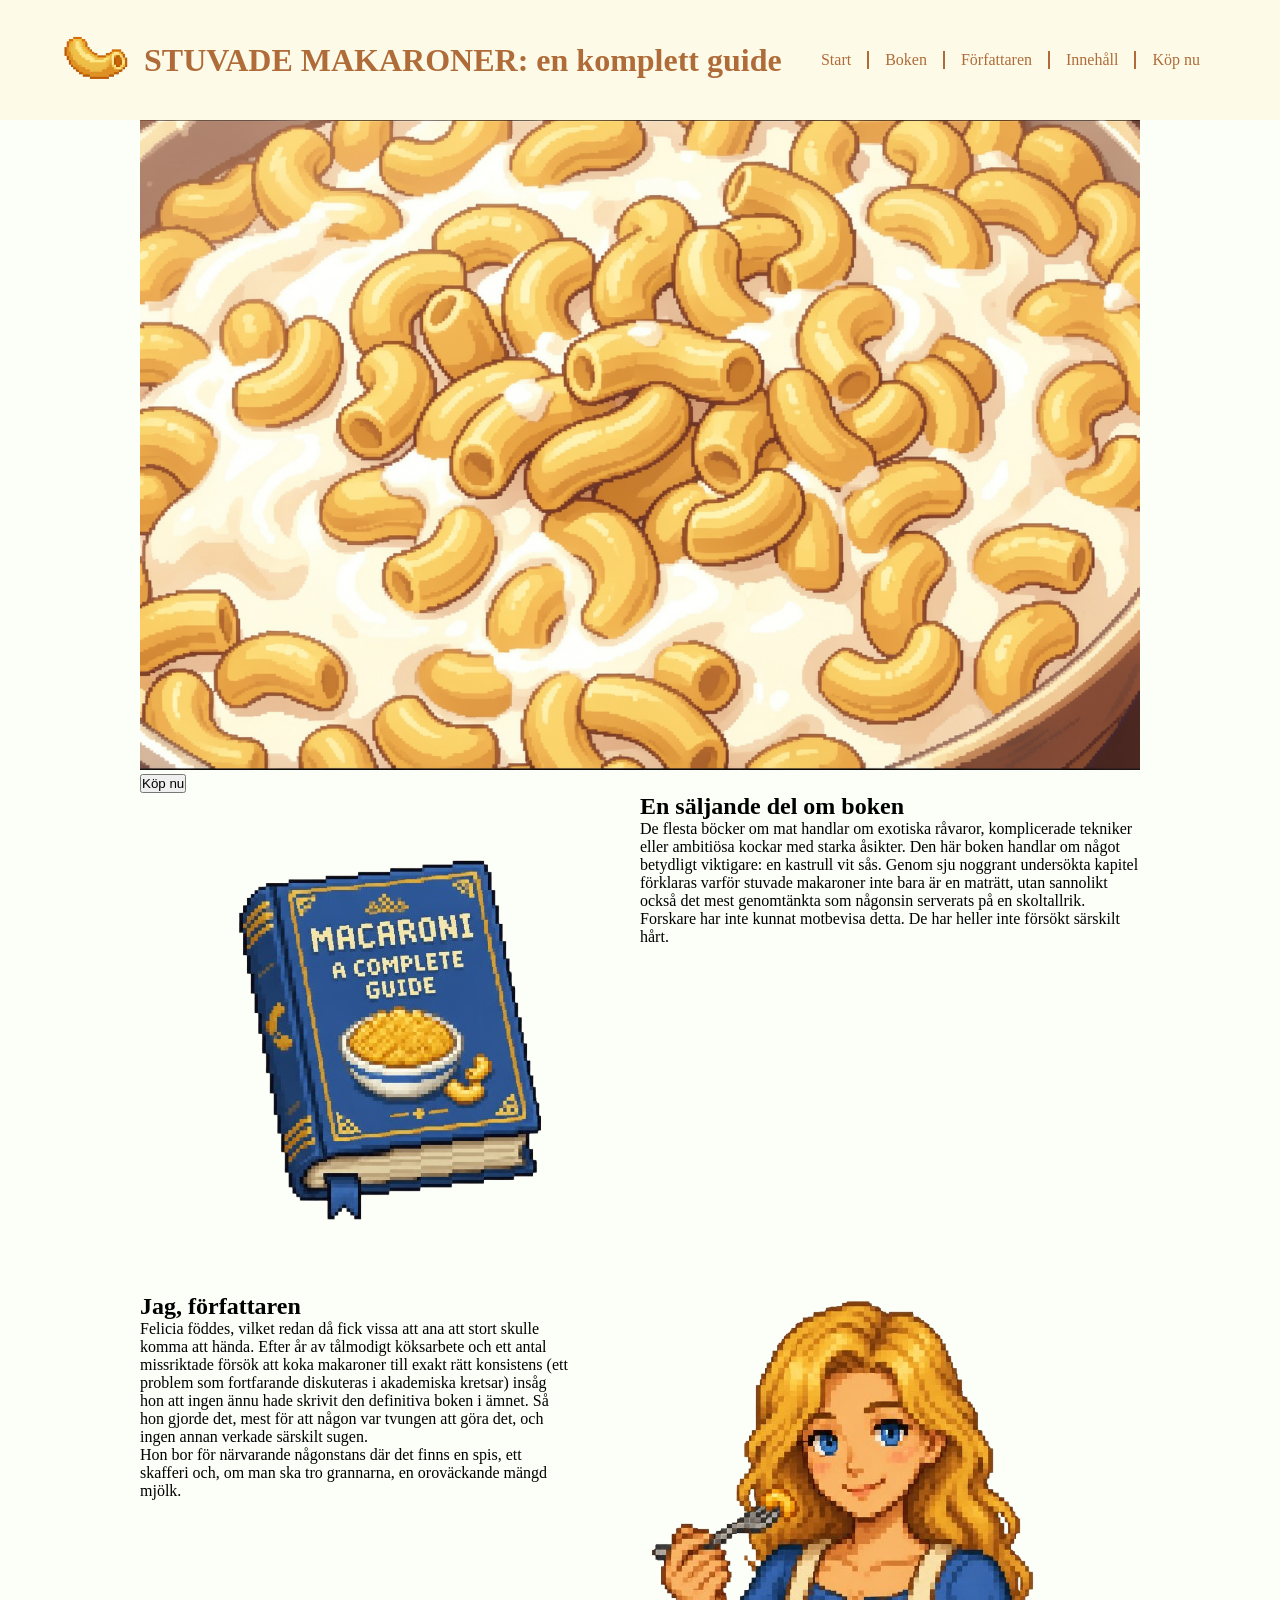
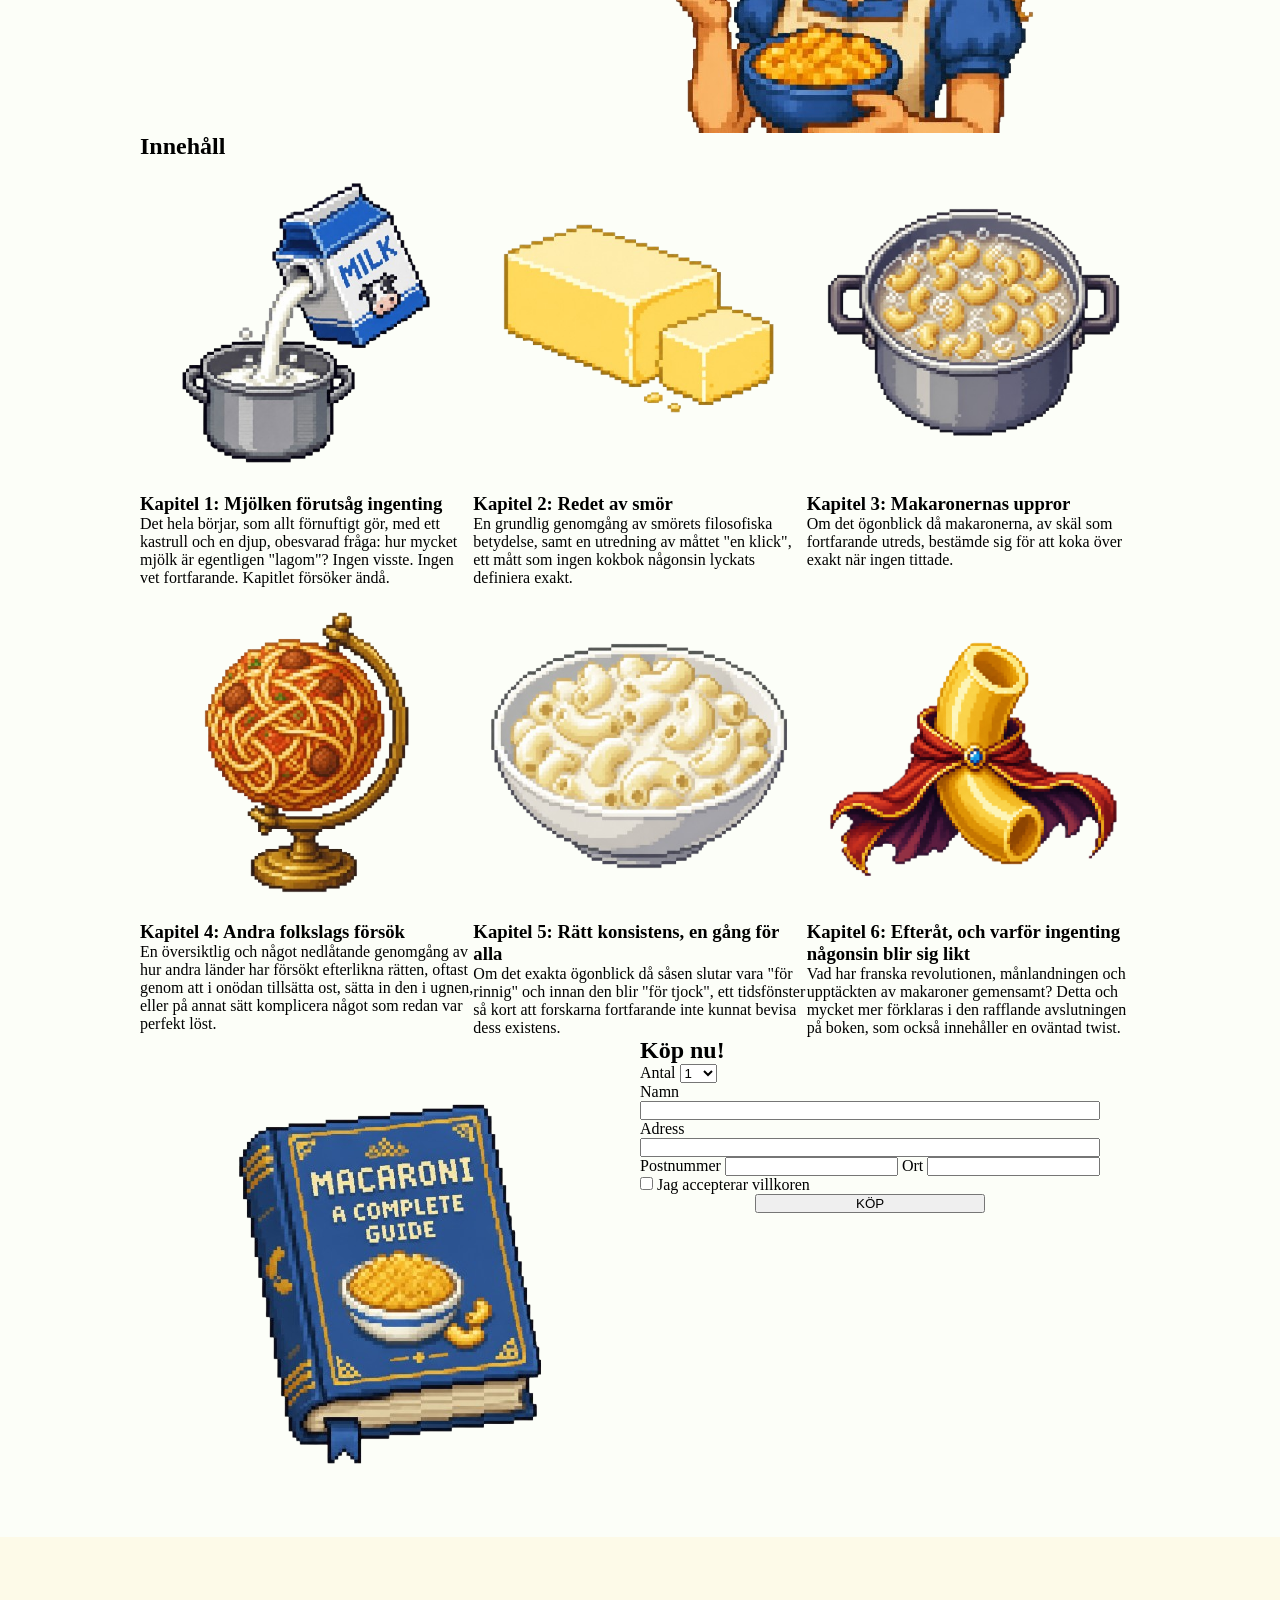
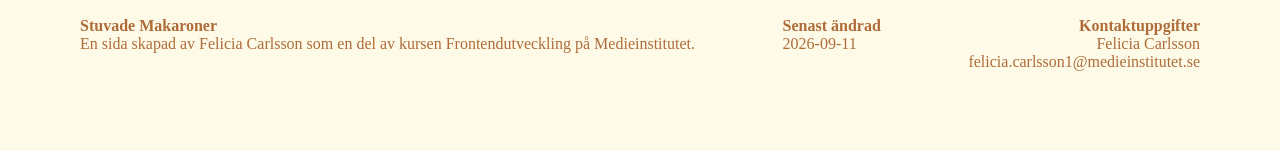
==== commit 50b134f4: "style för footer och header" ====
--- a/index.html
+++ b/index.html
@@ -8,9 +8,9 @@
 </head>
 <body>
     <header>
-        <a href="/" class="logo">
+        <a href="#" class="logo">
             <img src="assets/logo.png" alt="Stuvade Makaroner logotyp">
-            Stuvade Makaroner: en komplett guide
+            <p>STUVADE MAKARONER: en komplett guide</p>
         </a>
         <nav>
             <ul>
@@ -159,11 +159,11 @@
     <footer>
         <section>
             <h4>Stuvade Makaroner</h4>
-            <p>En sida skapad av Namn Efternamn som en del av kursen XXX på skolan YYY.</p>
+            <p>En sida skapad av Felicia Carlsson som en del av kursen Frontendutveckling på Medieinstitutet.</p>
         </section>
         <section>
             <h4>Senast ändrad</h4>
-            <p>2026-XX-XX</p>
+            <p>2026-09-11</p>
         </section>
         <section>
             <h4>Kontaktuppgifter</h4>
--- a/style.css
+++ b/style.css
@@ -1,6 +1,8 @@
 :root {
     --white: #fcfef8;
     --light-yellow: #fdfae8;
+    --honey-yellow: #eeb459;
+    --light-brown: #af6c39;
 }
 
 * {
@@ -31,10 +33,45 @@
     display: flex;
     justify-content: space-between;
     align-items: center;
+    min-height: 120px;
+    padding: 1rem 4rem;
+    position: sticky;
+    top: 0;
 }
 
 .logo {
-    
+    display: flex;
+    align-items: center;
+    gap: 1rem;
+    max-width: 45rem;
+}
+
+.logo img {
+    width: 4rem;
+    object-fit: contain;
+}
+
+.logo p {
+    text-align: center;
+    color: var(--light-brown);
+    font-size: 2rem;
+    font-weight: 700;
+}
+
+nav ul {
+    display: flex;
+    li {
+        border-left: 2px solid var(--light-brown);
+        padding: 0 1rem;
+    }
+
+    li:first-child {
+        border-left: none;
+    }
+
+    a {
+    color: var(--light-brown);
+    }
 }
 
 
@@ -87,4 +124,9 @@
     justify-content: space-between;
     padding: 5rem;
     background-color: var(--light-yellow);
+    color: var(--light-brown);
+}
+
+footer section:last-child {
+    text-align: right;
 }
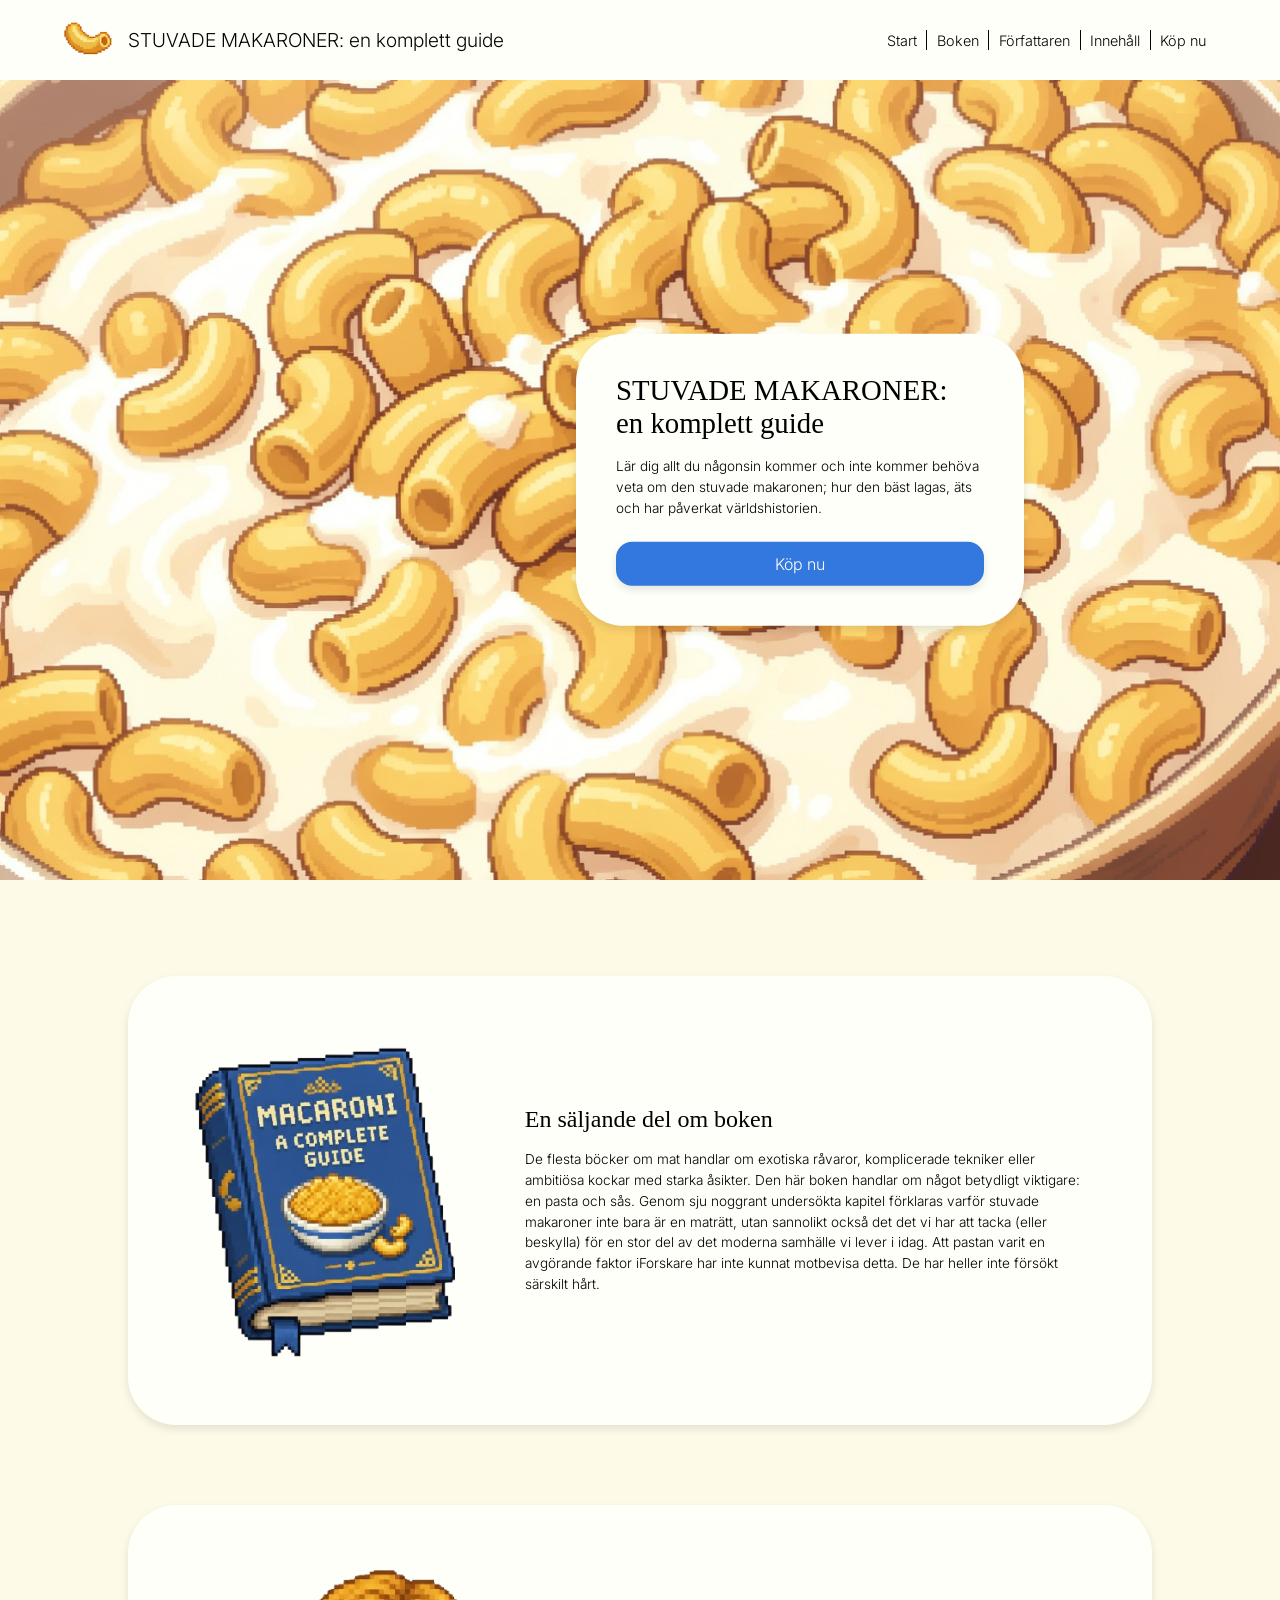
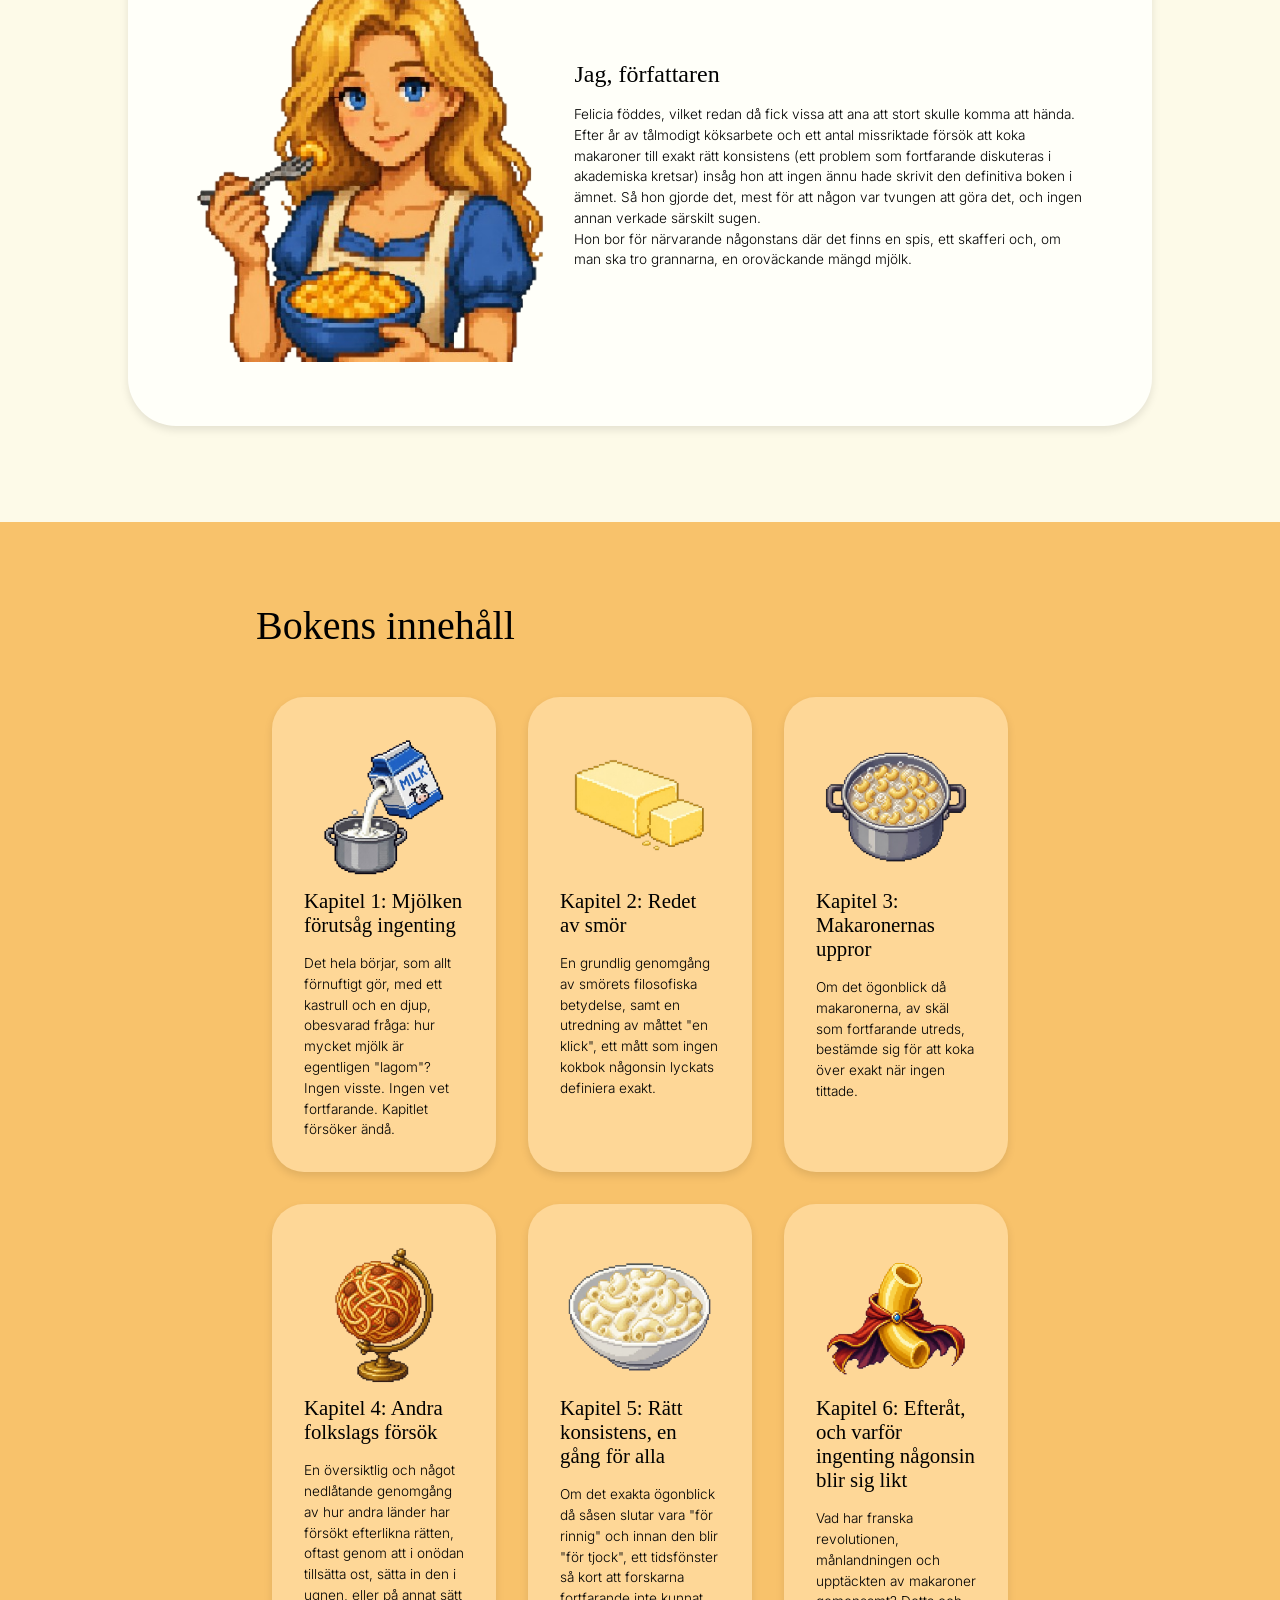
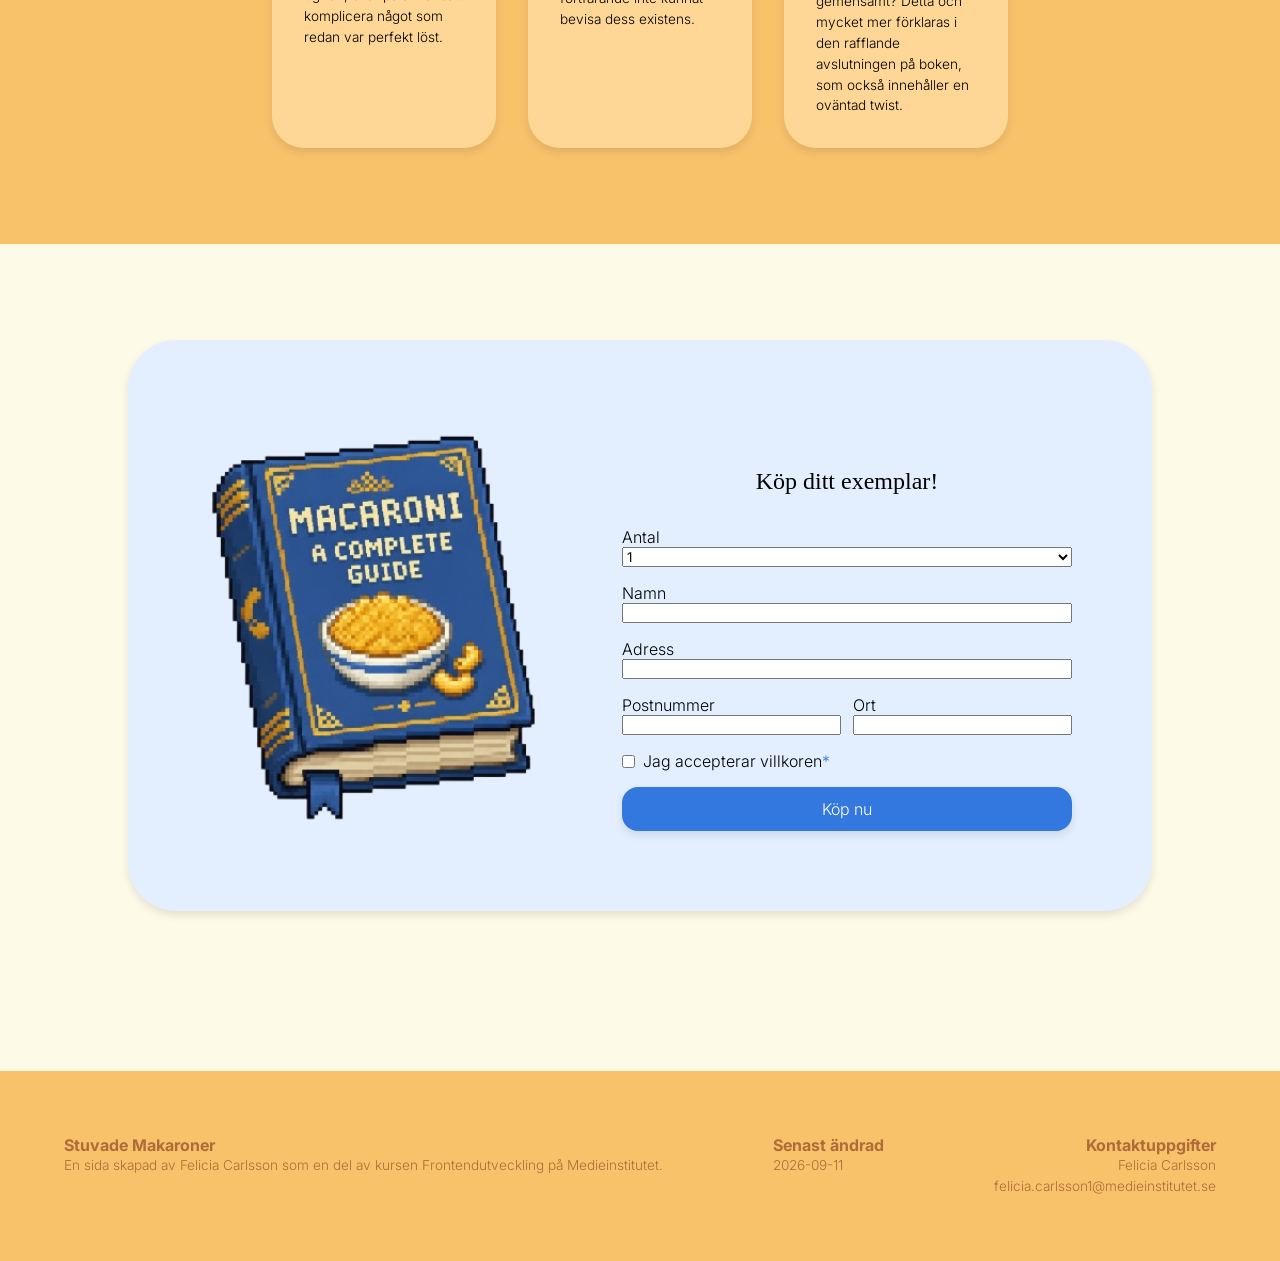
==== commit 115e7236: "breakpoints version 1" ====
--- a/index.html
+++ b/index.html
@@ -1,16 +1,21 @@
+<!-- Felicia Carlsson -->
 <!DOCTYPE html>
 <html lang="sv">
 <head>
     <meta charset="UTF-8">
     <meta name="viewport" content="width=device-width, initial-scale=1.0">
     <title>Stuvade makaroner</title>
+    <link rel="icon" type="image/x-icon" href="assets/logo.png">
+    <link rel="preconnect" href="https://fonts.googleapis.com">
+    <link rel="preconnect" href="https://fonts.gstatic.com" crossorigin>
+    <link href="https://fonts.googleapis.com/css2?family=Inter:ital,opsz,wght@0,14..32,100..900;1,14..32,100..900&family=Playfair+Display:ital,wght@0,400..900;1,400..900&display=swap" rel="stylesheet">
     <link rel="stylesheet" type="text/css" href="style.css">
 </head>
 <body>
     <header>
         <a href="#" class="logo">
             <img src="assets/logo.png" alt="Stuvade Makaroner logotyp">
-            <p>STUVADE MAKARONER: en komplett guide</p>
+            <span>STUVADE MAKARONER: en komplett guide</span>
         </a>
         <nav>
             <ul>
@@ -24,136 +29,145 @@
     </header>
 
     <main>
-        <section>
-            <img src="assets/hero.jpg" alt="">
-            <div class="hero-box">
-                <h1></h1>
-                <p></p>
-                <button>Köp nu</button>
-            </div>
-        </section>
+            <section class="hero">
+                <img src="assets/hero.jpg" alt="">
+                <div class="hero-box shadow">
+                    <h1>STUVADE MAKARONER: <br> en komplett guide</h1>
+                    <p>Lär dig allt du någonsin kommer och inte kommer behöva veta om den stuvade makaronen;
+                    hur den bäst lagas, äts och har påverkat världshistorien.</p>
+                    <button><a href="#purchase-form">Köp nu</a></button>
+                </div>
+            </section>
+        <div class="container intro-sections">
+            <section id="book" class="shadow">
+                <img src="assets/book.png" alt="">
+                <div>
+                    <h2> En säljande del om boken</h2>
+                    <p> De flesta böcker om mat handlar om exotiska råvaror, komplicerade
+                    tekniker eller ambitiösa kockar med starka åsikter. Den här boken
+                    handlar om något betydligt viktigare: en pasta och sås. Genom
+                    sju noggrant undersökta kapitel förklaras varför stuvade makaroner
+                    inte bara är en maträtt, utan sannolikt också det det vi har att tacka (eller beskylla)
+                    för en stor del av det moderna samhälle vi lever i idag. Att pastan varit en avgörande faktor 
+                    iForskare har inte kunnat
+                    motbevisa detta. De har heller inte försökt särskilt hårt. </p>
+                </div>
+            </section>
+            <section id="author" class="shadow">
+                <img src="assets/avatar.png" alt="">
+                <div>
+                    <h2>Jag, författaren</h2>
+                    <p> Felicia föddes, vilket redan då fick vissa att ana att stort skulle
+                    komma att hända. Efter år av tålmodigt köksarbete och ett antal
+                    missriktade försök att koka makaroner till exakt rätt konsistens
+                    (ett problem som fortfarande diskuteras i akademiska kretsar) insåg
+                    hon att ingen ännu hade skrivit den definitiva boken i ämnet. Så hon
+                    gjorde det, mest för att någon var tvungen att göra det, och ingen
+                    annan verkade särskilt sugen.</p>
+                    <p> Hon bor för närvarande någonstans där det finns en spis, ett skafferi
+                    och, om man ska tro grannarna, en oroväckande mängd mjölk.</p>
+                </div>
+            </section>
+        </div>
+            <section id="book-content">
+                <h2>Bokens innehåll</h2>
+                <ul>
+                    <li class="chapter-1 shadow">
+                        <img src="assets/milk.png" alt="">
+                        <h3>Kapitel 1: Mjölken förutsåg ingenting</h3>
+                        <p>Det hela börjar, som allt förnuftigt gör, med ett kastrull och
+                        en djup, obesvarad fråga: hur mycket mjölk är egentligen "lagom"?
+                        Ingen visste. Ingen vet fortfarande. Kapitlet försöker ändå.</p>
+                    </li>
+                    <li class="chapter-2 shadow">
+                        <img src="assets/butter.png" alt="">
+                        <h3>Kapitel 2: Redet av smör</h3>
+                        <p>En grundlig genomgång av smörets filosofiska betydelse, samt en utredning av måttet 
+                            "en klick", ett mått som ingen kokbok någonsin lyckats definiera exakt.</p>
+                    </li>
+                    <li class="chapter-3 shadow">
+                        <img src="assets/boiling.png" alt=""">
+                        <h3>Kapitel 3: Makaronernas uppror</h3>
+                        <p> Om det ögonblick då makaronerna, av skäl som fortfarande utreds,
+                        bestämde sig för att koka över exakt när ingen tittade.</p>
+                    </li>
+                    <li class="chapter-4 shadow">
+                        <img src="assets/pasta-globe.png" alt="">
+                        <h3>Kapitel 4: Andra folkslags försök</h3>
+                        <p>En översiktlig och något nedlåtande genomgång av hur andra länder
+                        har försökt efterlikna rätten, oftast genom att i onödan tillsätta
+                        ost, sätta in den i ugnen, eller på annat sätt komplicera något
+                        som redan var perfekt löst.</p>
+                    </li>
+                    <li class="chapter-5 shadow">
+                        <img src="assets/bowl.png" alt="">
+                        <h3>Kapitel 5: Rätt konsistens, en gång för alla</h3>
+                        <p>Om det exakta ögonblick då såsen slutar vara "för rinnig" och
+                        innan den blir "för tjock", ett tidsfönster så kort att forskarna fortfarande 
+                        inte kunnat bevisa dess existens.</p>
+                    </li>
+                    <li class="chapter-6 shadow">
+                        <img src="assets/super-macaroni.png" alt="">
+                        <h3>Kapitel 6: Efteråt, och varför ingenting någonsin blir sig likt</h3>
+                        <p> Vad har franska revolutionen, månlandningen och upptäckten av makaroner gemensamt?
+                            Detta och mycket mer förklaras i den rafflande avslutningen på boken, som också innehåller en oväntad twist.</p>
+                        </p>
+                    </li>
+                </ul>
+            </section>
+        <div class="container">
+            <section id="purchase-form" class="shadow">
+                <img src="assets/book.png" alt="">
+                <div>
+                    <h2>Köp ditt exemplar!</h2>
+                    <form>
+                        <div class="top-label">
+                            <label for="amount">Antal</label>
+                            <select id="amount" name="amount">
+                                <option value="1">1</option>
+                                <option value="2">2</option>
+                                <option value="3">3</option>
+                                <option value="4">4</option>
+                                <option value="5">5</option>
+                                <option value="6">6</option>
+                                <option value="7">7</option>
+                                <option value="8">8</option>
+                                <option value="9">9</option>
+                                <option value="10">10</option>
+                            </select>
+                        </div>
 
-        <section id="book">
-            <img src="assets/book.png" alt="">
-            <div>
-                <h2> En säljande del om boken</h2>
-                <p> De flesta böcker om mat handlar om exotiska råvaror, komplicerade
-                tekniker eller ambitiösa kockar med starka åsikter. Den här boken
-                handlar om något betydligt viktigare: en kastrull vit sås. Genom
-                sju noggrant undersökta kapitel förklaras varför stuvade makaroner
-                inte bara är en maträtt, utan sannolikt också det mest genomtänkta
-                som någonsin serverats på en skoltallrik. Forskare har inte kunnat
-                motbevisa detta. De har heller inte försökt särskilt hårt. </p>
-            </div>
-        </section>
-        <section id="author">
-            <img src="assets/avatar.png" alt="">
-            <div>
-                <h2>Jag, författaren</h2>
-                <p> Felicia föddes, vilket redan då fick vissa att ana att stort skulle
-                komma att hända. Efter år av tålmodigt köksarbete och ett antal
-                missriktade försök att koka makaroner till exakt rätt konsistens
-                (ett problem som fortfarande diskuteras i akademiska kretsar) insåg
-                hon att ingen ännu hade skrivit den definitiva boken i ämnet. Så hon
-                gjorde det, mest för att någon var tvungen att göra det, och ingen
-                annan verkade särskilt sugen.</p>
-                <p> Hon bor för närvarande någonstans där det finns en spis, ett skafferi
-                och, om man ska tro grannarna, en oroväckande mängd mjölk.</p>
-            </div>
-        </section>
+                        <div class="top-label">
+                            <label for="name">Namn</label>
+                            <input type="text" id="name" name="name">
+                        </div>
+                        
+                        <div class="top-label">
+                            <label for="address">Adress</label>
+                            <input type="text" id="address" name="address">
+                        </div>
+                    
+                        <div class="share-row">
+                            <div class="top-label">
+                                <label for="post-code">Postnummer</label>
+                                <input type="number" id="post-code" name="post-code">
+                            </div>
+                            <div class="top-label">
+                                <label for="area">Ort</label>
+                                <input type="text" id="area" name="area">
+                            </div>
+                        </div>
 
-        <section id="book-content">
-            <h2>Innehåll</h2>
-            <ul>
-                <li class="chapter-1">
-                    <img src="assets/milk.png" alt="">
-                    <h3>Kapitel 1: Mjölken förutsåg ingenting</h3>
-                    <p>Det hela börjar, som allt förnuftigt gör, med ett kastrull och
-                    en djup, obesvarad fråga: hur mycket mjölk är egentligen "lagom"?
-                    Ingen visste. Ingen vet fortfarande. Kapitlet försöker ändå.</p>
-                </li>
-                <li class="chapter-2">
-                    <img src="assets/butter.png" alt="">
-                    <h3>Kapitel 2: Redet av smör</h3>
-                    <p>En grundlig genomgång av smörets filosofiska betydelse, samt en utredning av måttet 
-                        "en klick", ett mått som ingen kokbok någonsin lyckats definiera exakt.</p>
-                </li>
-                <li class="chapter-3">
-                    <img src="assets/boiling.png" alt=""">
-                    <h3>Kapitel 3: Makaronernas uppror</h3>
-                    <p> Om det ögonblick då makaronerna, av skäl som fortfarande utreds,
-                    bestämde sig för att koka över exakt när ingen tittade.</p>
-                </li>
-                <li class="chapter-4">
-                    <img src="assets/pasta-globe.png" alt="">
-                    <h3>Kapitel 4: Andra folkslags försök</h3>
-                    <p>En översiktlig och något nedlåtande genomgång av hur andra länder
-                    har försökt efterlikna rätten, oftast genom att i onödan tillsätta
-                    ost, sätta in den i ugnen, eller på annat sätt komplicera något
-                    som redan var perfekt löst.</p>
-                </li>
-                <li class="chapter-5">
-                    <img src="assets/bowl.png" alt="">
-                    <h3>Kapitel 5: Rätt konsistens, en gång för alla</h3>
-                    <p>Om det exakta ögonblick då såsen slutar vara "för rinnig" och
-                    innan den blir "för tjock", ett tidsfönster så kort att forskarna fortfarande 
-                    inte kunnat bevisa dess existens.</p>
-                </li>
-                <li class="chapter-6">
-                    <img src="assets/super-macaroni.png" alt="">
-                    <h3>Kapitel 6: Efteråt, och varför ingenting någonsin blir sig likt</h3>
-                    <p> Vad har franska revolutionen, månlandningen och upptäckten av makaroner gemensamt?
-                        Detta och mycket mer förklaras i den rafflande avslutningen på boken, som också innehåller en oväntad twist.</p>
-                    </p>
-                </li>
-            </ul>
-        </section>
-    
-        <section id="purchase-form">
-            <img src="assets/book.png" alt="">
-            <div>
-                <h2>Köp nu!</h2>
-                <form>
-                    <div>
-                        <label for="amount">Antal</label>
-                        <select id="amount" name="amount">
-                            <option value="1">1</option>
-                            <option value="2">2</option>
-                            <option value="3">3</option>
-                            <option value="4">4</option>
-                            <option value="5">5</option>
-                            <option value="6">6</option>
-                            <option value="7">7</option>
-                            <option value="8">8</option>
-                            <option value="9">9</option>
-                            <option value="10">10</option>
-                        </select>
-                    </div>
+                        <div class="terms-row">
+                            <input type="checkbox" id="terms" name="terms">
+                            <label for="terms">Jag accepterar villkoren<a href="#">*</a></label>
+                        </div>
 
-                    <label for="name">Namn</label>
-                    <input type="text" id="name" name="name">
-
-                    <label for="address">Adress</label>
-                    <input type="text" id="address" name="address">
-
-                    <div>
-                        <label for="post-code">Postnummer</label>
-                        <input type="number" id="post-code" name="post-code">
-
-                        <label for="area">Ort</label>
-                        <input type="text" id="area" name="area">
-                    </div>
-
-                    <div>
-                        <input type="checkbox" id="terms" name="terms">
-                        <label for="terms">Jag accepterar villkoren</label>
-                    </div>
-
-                    <button type="submit">KÖP</button>
-                </form>
-            </div>
-        </section>
-    
+                        <button type="submit"><a href="">Köp nu</a></button>
+                    </form>
+                </div>
+            </section>
+        </div>
     </main>
 
     <footer>
--- a/style.css
+++ b/style.css
@@ -1,20 +1,42 @@
 :root {
-    --white: #fcfef8;
+    --white: #fffff9;
+    --black: #050504;
     --light-yellow: #fdfae8;
-    --honey-yellow: #eeb459;
+    --medium-yellow: #fed797;
+    --honey-yellow: #f8c26b;
     --light-brown: #af6c39;
+    --dark-brown: #553015;
+    --blue: #3378df;
+    --light-blue: #e3efff;
 }
 
 * {
     box-sizing: border-box;
     margin: 0;
     padding: 0;
-    /* border: 2px dashed red; */
-
+    font-family: "inter", sans-serif;
+}
+
+p {
+    font-size: 0.85rem;
+    line-height: 1.3rem;
+    font-weight: 300;
+}
+
+h1, h2, h3 {
+    font-family: "playfair-display", serif;
+    font-weight: 400;
+}
+
+h4 {
+    font-family: "inter", sans-serif;
+    font-weight: 700;
+    font-size: 1rem;
 }
 
 body {
-    background-color: var(--white);
+    background-color: var(--light-yellow);
+    overflow-x: hidden;
 }
 
 img {
@@ -23,46 +45,64 @@
 }
 
 main {
-    max-inline-size: 1000px;
-    margin-inline-start: auto;
-    margin-inline-end: auto;
+    width: 100%;
+    display: flex;
+    flex-direction: column;
+    gap: 4rem;
+}
+
+.container {
+    width: 92vw;
+    min-width: 0;
+    margin-inline: auto;
+}
+
+.shadow {
+    box-shadow: 0 4px 8px 0 rgba(0, 0, 0, 0.1);
 }
 
 header {
-    background-color: var(--light-yellow);
-    display: flex;
+    background-color: var(--white);
+    display: flex;
+    flex-direction: column;
     justify-content: space-between;
     align-items: center;
-    min-height: 120px;
-    padding: 1rem 4rem;
+    gap: 1rem;
+    min-height: 5rem;
+    padding: 1rem;
     position: sticky;
     top: 0;
+    z-index: 100;
 }
 
 .logo {
     display: flex;
     align-items: center;
+    justify-content: center;
+    max-width: 100%;
     gap: 1rem;
-    max-width: 45rem;
 }
 
 .logo img {
-    width: 4rem;
-    object-fit: contain;
-}
-
-.logo p {
-    text-align: center;
-    color: var(--light-brown);
-    font-size: 2rem;
-    font-weight: 700;
+    width: 3rem;
+}
+
+.logo span {
+    text-align: left;
+    font-size: 1.2rem;
+    font-family: "inter", sans-serif;
+    color: var(--black);
+    font-weight: 300;
 }
 
 nav ul {
     display: flex;
+    justify-content: center;
+    row-gap: 0.5rem;
     li {
-        border-left: 2px solid var(--light-brown);
-        padding: 0 1rem;
+        border-left: 1.5px solid var(--black);
+        padding: 0 0.6rem;
+        align-self: center;
     }
 
     li:first-child {
@@ -70,10 +110,12 @@
     }
 
     a {
-    color: var(--light-brown);
-    }
-}
-
+    font-size: 0.9rem;
+    color: var(--black);
+    font-family: "inter", sans-serif;
+    font-weight: 300;
+    }
+}
 
 li {
     list-style-type: none;
@@ -87,46 +129,323 @@
     display: flex;
 }
 
-main section:nth-child(2) {
-    display: flex;
-}
-
-main section:nth-child(3) {
-    display: flex;
-    flex-direction: row-reverse;
-}
-
-#book-content li {
-    display: flex;
-    flex-direction: column;
-}
-
-#book-content ul {
-    display: grid;
-    grid-template-columns: repeat(3, 1fr);
-    grid-template-rows: auto;
+.hero {
+    position: relative;
+    width: 100%;
+    height: 34rem;
+    overflow: hidden;
+}
+
+.hero img {
+    width: 100%;
+    height: 100%;
+    object-fit: cover;
+}
+
+.hero-box {
+    position: absolute;
+    top: 50%;
+    right: 2rem;
+    left: 2rem;
+    width: auto;
+    height: fit-content;
+    transform: translateY(-50%);
+    padding: 3rem;
+    border-radius: 1.5rem;
+    background-color: var(--white);
+    z-index: 1;
+}
+
+.hero-box h1 {
+    margin-bottom: 1rem;
+    font-size: 1.8rem;
+}
+
+.hero-box p {
+    margin-bottom: 1.5rem;
+}
+
+button {
+    padding: 0.75rem 2rem;
+    border: 0;
+    border-radius: 1rem;
+    background-color: var(--blue);
+    font: inherit;
+    box-shadow: 0 4px 8px 0 rgba(0, 0, 0, 0.1);
+    width: 100%;
+    a {
+        color: var(--white);
+        font-weight: 300;
+    }
+}
+
+.intro-sections {
+    display: flex;
+    flex-direction: column;
+    gap: 5rem;
+}
+
+.intro-sections section:nth-child(1),
+.intro-sections section:nth-child(2) {
+    background-color: var(--white);
+    padding: 1.5rem;
+    border-radius: 1.5rem;
+    display: flex;
+    flex-direction: column;
+    align-items: center;
+    gap: 1.5rem;
+    h2 {
+        font-size: 1.5rem;
+        margin-bottom: 1rem;
+    }
+    img {
+        margin: auto;
+    }
+}
+
+.intro-sections section:nth-child(1) img{
+    width: 60%
+}
+
+.intro-sections section:nth-child(2) img{
+    width: 70%
+}
+
+#book-content {
+    background-color: var(--honey-yellow);
+    width: 100%;
+    padding: 3rem 1rem;
+    h2 {
+        font-size: 2.5rem;
+        margin-bottom: 2rem;
+        justify-self: center;
+    }
+    h3 {
+        font-size: 1.3rem;
+        margin-bottom: 1rem;
+    }
+    li {
+        display: flex;
+        flex-direction: column;
+        min-width: 0;
+        padding: 2rem;
+        margin: 1rem;
+        background-color: var(--medium-yellow);
+        border-radius: 2rem;
+    }
+    ul {
+        display: grid;
+        grid-template-columns: 1fr;
+        grid-template-rows: auto;
+    }
 }
 
 #purchase-form {
     display: flex;
+    flex-direction: column;
+    background-color: var(--light-blue);
+    padding: 2rem;
+    border-radius: 1.5rem;
+    margin-bottom: 4rem;
+    img {
+        width: 50%;
+        margin: auto;
+    }
     form {
         display: flex;
+        min-width: 0;
         flex-direction: column;
+        gap: 1rem;
+        font-family: "inter", sans-serif;
+        font-size: 1rem;
+        font-weight: 300;
+        label a {
+            color: var(--blue);
+        }
+    }
+    h2 {
+        margin-bottom: 2rem;
+        margin-top: 3rem;
+        text-align: center;
     }
     button {
-        width: 50%;
         margin: auto;
     }
 }
 
+.top-label {
+    display: flex;
+    flex-direction: column;
+}
+
+.share-row {
+    display: flex;
+    flex-direction: column;
+    gap: 0.75rem;
+}
+
+.terms-row {
+    display: flex;
+    align-items: center;
+    gap: 0.5rem;
+}
+
 footer {
     display: flex;
+    flex-direction: column;
+    gap: 2rem;
     justify-content: space-between;
-    padding: 5rem;
-    background-color: var(--light-yellow);
+    padding: 2rem 1rem;
+    background-color: var(--honey-yellow);
     color: var(--light-brown);
 }
 
 footer section:last-child {
-    text-align: right;
+    text-align: left;
+}
+
+/* Platta */
+@media (min-width: 576px) {
+    header {
+        flex-direction: row;
+        padding-inline: 2rem;
+        
+
+        .logo span {
+            padding-right: 2rem;
+        }
+    }
+
+    .hero {
+        height: 30rem;
+    }
+
+    .hero-box {
+        right: 8%;
+        left: auto;
+        width: 60%;
+        padding: 2rem;
+    }
+
+    .container {
+        width: 88vw;
+    }
+
+    .intro-sections > section:nth-child(1),
+    .intro-sections > section:nth-child(2) {
+        padding: 4rem;
+    }
+
+    .intro-sections > section:nth-child(1) {
+        flex-direction: row;
+        gap: 4rem;
+        img {
+            width: 30%;
+        }
+    }
+
+    .intro-sections > section:nth-child(2) {
+        flex-direction: row-reverse;
+        img {
+            width: 40%;
+        }
+    }
+
+    #book-content {
+        padding: 4rem 2rem;
+    }
+
+    #book-content ul {
+        grid-template-columns: repeat(2, 1fr);
+    }
+
+    #purchase-form {
+        padding: 3rem;
+        flex-direction: row;
+        padding: 5rem;
+        gap: 5rem;
+    }
+
+    .share-row {
+        flex-direction: row;
+    }
+
+    footer {
+        padding: 3rem 2rem;
+    }
+}
+
+/* Laptop */
+@media (min-width: 768px) {
+    main {
+        gap: 6rem;
+    }
+
+    header {
+        padding-inline: 4rem;
+    }
+
+    .hero {
+        height: 45rem;
+    }
+
+    .hero-box {
+        right: 12%;
+        width: 45%;
+        padding: 2.5rem;
+        border-radius: 3rem;
+    }
+
+    .intro-sections > section:nth-child(1),
+    .intro-sections > section:nth-child(2) {
+        flex-direction: row;
+        padding: 4rem;
+        border-radius: 3rem;
+    }
+
+    #book-content {
+        padding: 5rem 4rem;
+    }
+
+    #book-content ul {
+        grid-template-columns: repeat(3, 1fr);
+    }
+
+    #purchase-form {
+        border-radius: 3rem;
+        margin-bottom: 8rem;
+    }
+
+    footer {
+        flex-direction: row;
+        padding: 4rem;
+    }
+
+    footer section:last-child {
+        text-align: right;
+    }
+}
+
+/* Desktop */
+@media (min-width: 992px) {
+    .hero {
+        height: 50rem;
+    }
+
+    .hero-box {
+        right: 20%;
+        width: 35%;
+    }
+
+    .container {
+        width: 80vw;
+    }
+
+    #book-content {
+        padding-inline: 20vw;
+    }
+
+    #purchase-form {
+        margin-bottom: 10rem;
+    }
 }
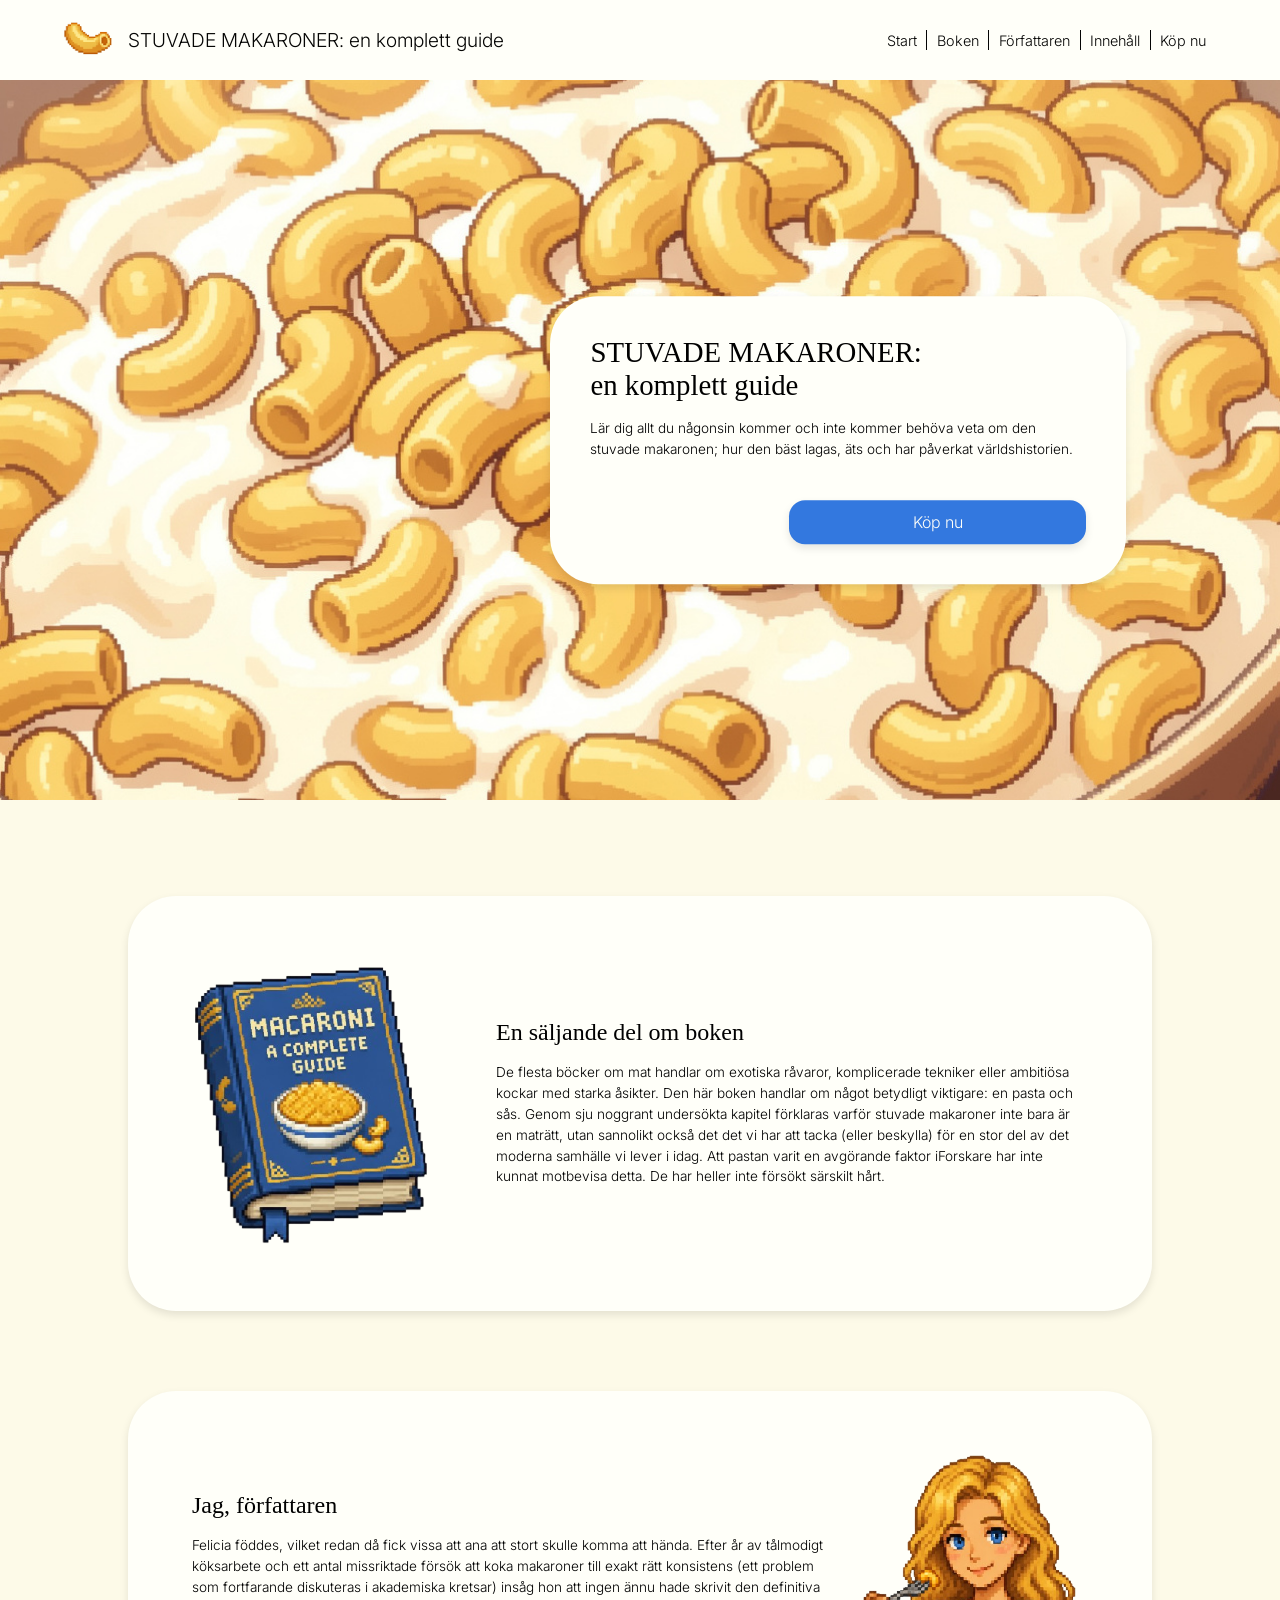
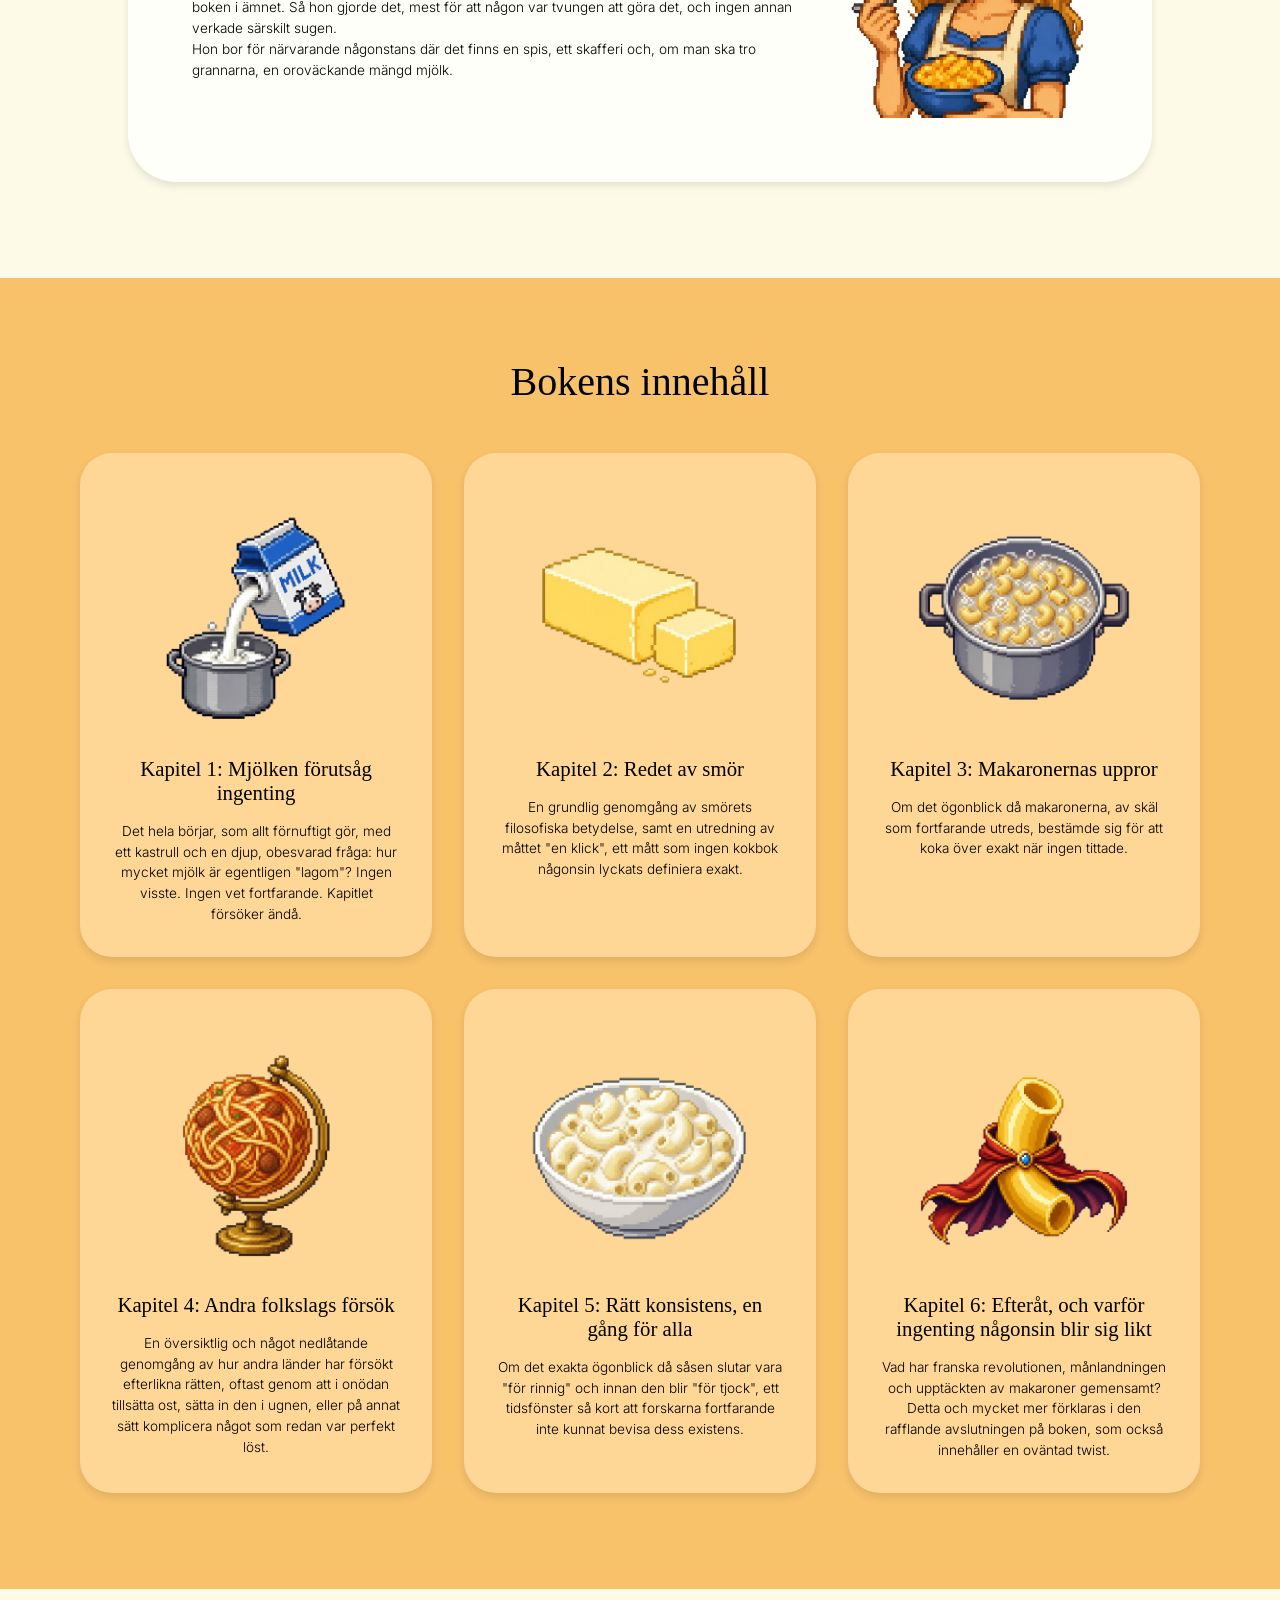
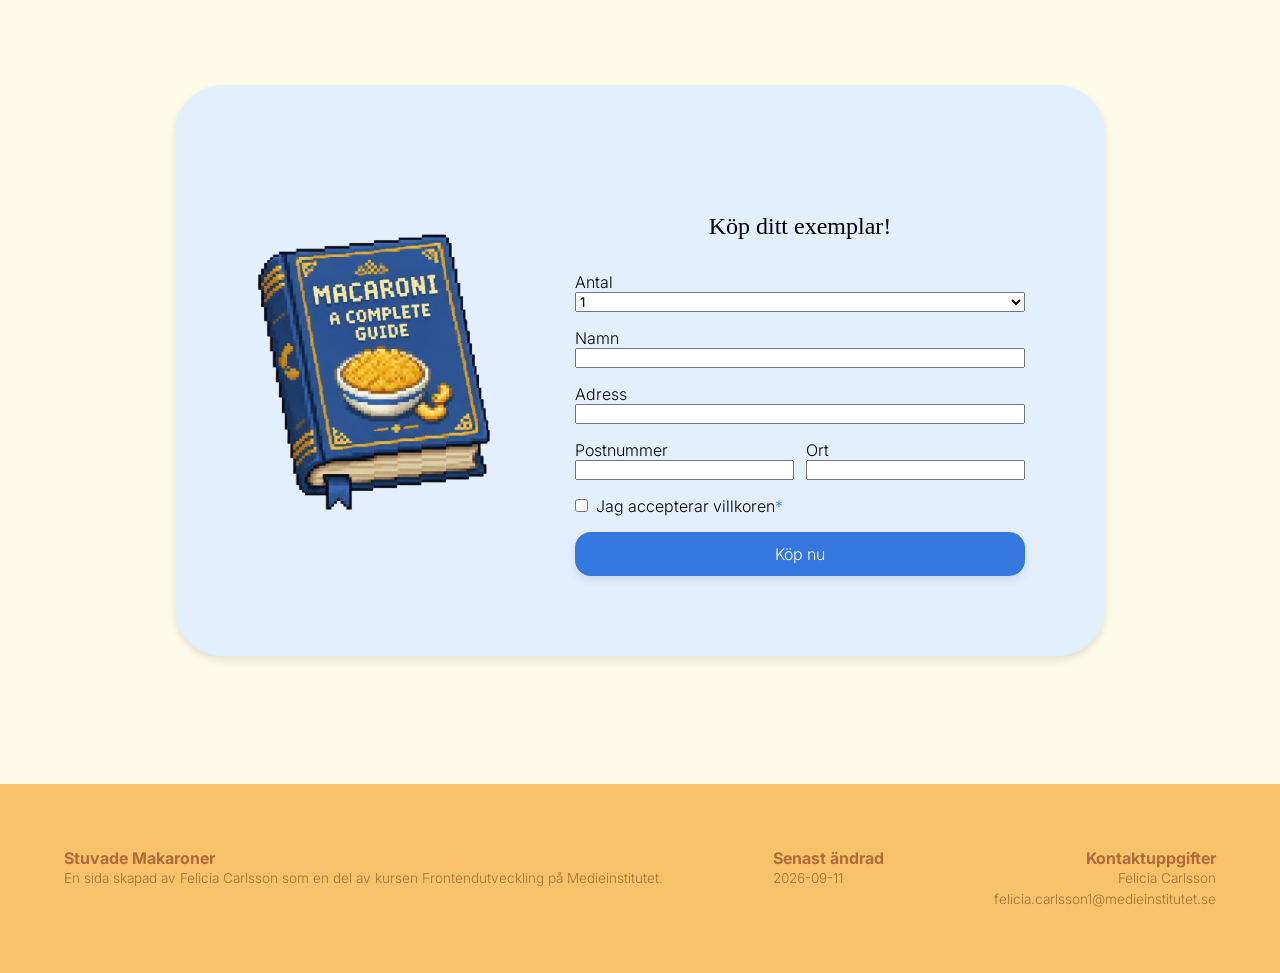
==== commit c9271901: "breakpoint update" ====
--- a/index.html
+++ b/index.html
@@ -30,7 +30,7 @@
 
     <main>
             <section class="hero">
-                <img src="assets/hero.jpg" alt="">
+                <img src="assets/hero.jpg" alt="" class="special">
                 <div class="hero-box shadow">
                     <h1>STUVADE MAKARONER: <br> en komplett guide</h1>
                     <p>Lär dig allt du någonsin kommer och inte kommer behöva veta om den stuvade makaronen;
--- a/style.css
+++ b/style.css
@@ -40,8 +40,12 @@
 }
 
 img {
-    max-width: 100%;
+    width: 100%;
     height: auto;
+}
+
+img:not(.special) {
+    max-width: 15rem;
 }
 
 main {
@@ -53,7 +57,6 @@
 
 .container {
     width: 92vw;
-    min-width: 0;
     margin-inline: auto;
 }
 
@@ -204,17 +207,18 @@
 }
 
 .intro-sections section:nth-child(1) img{
-    width: 60%
+    width: 60%;
 }
 
 .intro-sections section:nth-child(2) img{
-    width: 70%
+    width: 70%;
 }
 
 #book-content {
     background-color: var(--honey-yellow);
     width: 100%;
     padding: 3rem 1rem;
+    text-align: center;
     h2 {
         font-size: 2.5rem;
         margin-bottom: 2rem;
@@ -238,6 +242,9 @@
         grid-template-columns: 1fr;
         grid-template-rows: auto;
     }
+    img {
+        margin: 1rem auto;
+    }
 }
 
 #purchase-form {
@@ -246,14 +253,15 @@
     background-color: var(--light-blue);
     padding: 2rem;
     border-radius: 1.5rem;
+    margin: auto;
     margin-bottom: 4rem;
+    width: fit-content;
     img {
         width: 50%;
         margin: auto;
     }
     form {
         display: flex;
-        min-width: 0;
         flex-direction: column;
         gap: 1rem;
         font-family: "inter", sans-serif;
@@ -280,7 +288,7 @@
 
 .share-row {
     display: flex;
-    flex-direction: column;
+    flex-direction: row;
     gap: 0.75rem;
 }
 
@@ -305,16 +313,7 @@
 }
 
 /* Platta */
-@media (min-width: 576px) {
-    header {
-        flex-direction: row;
-        padding-inline: 2rem;
-        
-
-        .logo span {
-            padding-right: 2rem;
-        }
-    }
+@media (min-width: 767px) {
 
     .hero {
         height: 30rem;
@@ -327,16 +326,22 @@
         padding: 2rem;
     }
 
+    .hero-box button {
+        margin-top: 1rem;
+        width: 60%;
+        float: right;
+    }
+
     .container {
-        width: 88vw;
-    }
-
-    .intro-sections > section:nth-child(1),
-    .intro-sections > section:nth-child(2) {
+        width: 80vw;
+    }
+
+    .intro-sections section:nth-child(1),
+    .intro-sections section:nth-child(2) {
         padding: 4rem;
     }
 
-    .intro-sections > section:nth-child(1) {
+    .intro-sections section:nth-child(1) {
         flex-direction: row;
         gap: 4rem;
         img {
@@ -344,7 +349,7 @@
         }
     }
 
-    .intro-sections > section:nth-child(2) {
+    .intro-sections section:nth-child(2) {
         flex-direction: row-reverse;
         img {
             width: 40%;
@@ -357,6 +362,50 @@
 
     #book-content ul {
         grid-template-columns: repeat(2, 1fr);
+    }
+
+    footer {
+        padding: 3rem 2rem;
+    }
+}
+
+/* Laptop */
+@media (min-width: 1024px) {
+    main {
+        gap: 6rem;
+    }
+
+    header {
+        flex-direction: row;
+        padding-left: 4rem;
+        padding-right: 4rem;
+        .logo span {
+            padding-right: 2rem;
+        }
+    }
+
+    .hero {
+        height: 45rem;
+    }
+
+    .hero-box {
+        right: 12%;
+        width: 45%;
+        padding: 2.5rem;
+        border-radius: 3rem;
+    }
+
+    .intro-sections section:nth-child(1),
+    .intro-sections section:nth-child(2) {
+        border-radius: 3rem;
+    }
+
+    #book-content {
+        padding: 5rem 4rem;
+    }
+
+    #book-content ul {
+        grid-template-columns: repeat(3, 1fr);
     }
 
     #purchase-form {
@@ -364,56 +413,12 @@
         flex-direction: row;
         padding: 5rem;
         gap: 5rem;
-    }
-
-    .share-row {
-        flex-direction: row;
-    }
-
-    footer {
-        padding: 3rem 2rem;
-    }
-}
-
-/* Laptop */
-@media (min-width: 768px) {
-    main {
-        gap: 6rem;
-    }
-
-    header {
-        padding-inline: 4rem;
-    }
-
-    .hero {
-        height: 45rem;
-    }
-
-    .hero-box {
-        right: 12%;
-        width: 45%;
-        padding: 2.5rem;
-        border-radius: 3rem;
-    }
-
-    .intro-sections > section:nth-child(1),
-    .intro-sections > section:nth-child(2) {
-        flex-direction: row;
-        padding: 4rem;
-        border-radius: 3rem;
-    }
-
-    #book-content {
-        padding: 5rem 4rem;
-    }
-
-    #book-content ul {
-        grid-template-columns: repeat(3, 1fr);
-    }
-
-    #purchase-form {
         border-radius: 3rem;
         margin-bottom: 8rem;
+    }
+
+    #purchase-form img {
+        margin-right: 0;
     }
 
     footer {
@@ -427,25 +432,23 @@
 }
 
 /* Desktop */
-@media (min-width: 992px) {
+@media (min-width: 1440px) {
     .hero {
         height: 50rem;
     }
 
     .hero-box {
         right: 20%;
-        width: 35%;
+        width: 30%;
     }
 
     .container {
-        width: 80vw;
+        width: 60vw;
+        max-width: 80rem;
     }
 
     #book-content {
-        padding-inline: 20vw;
-    }
-
-    #purchase-form {
-        margin-bottom: 10rem;
+        padding-left: 20vw;
+        padding-right: 20vw;
     }
 }
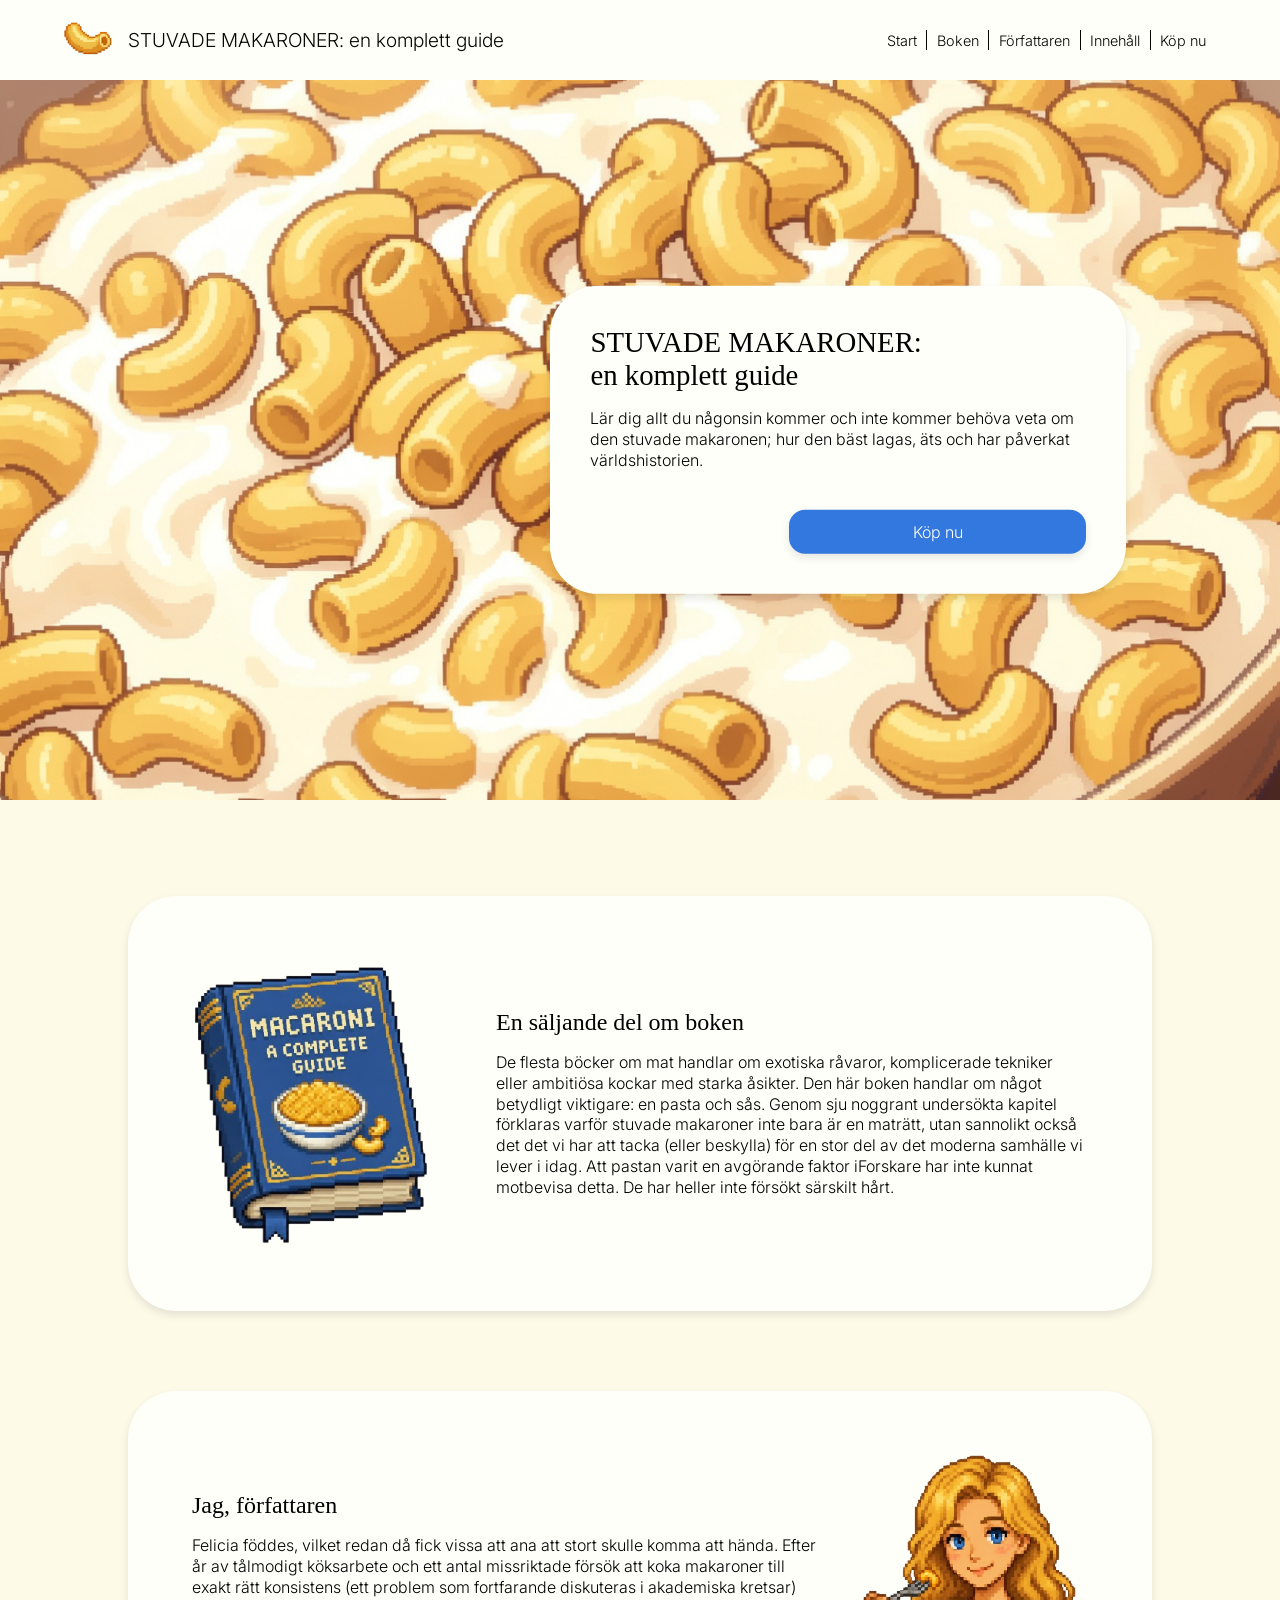
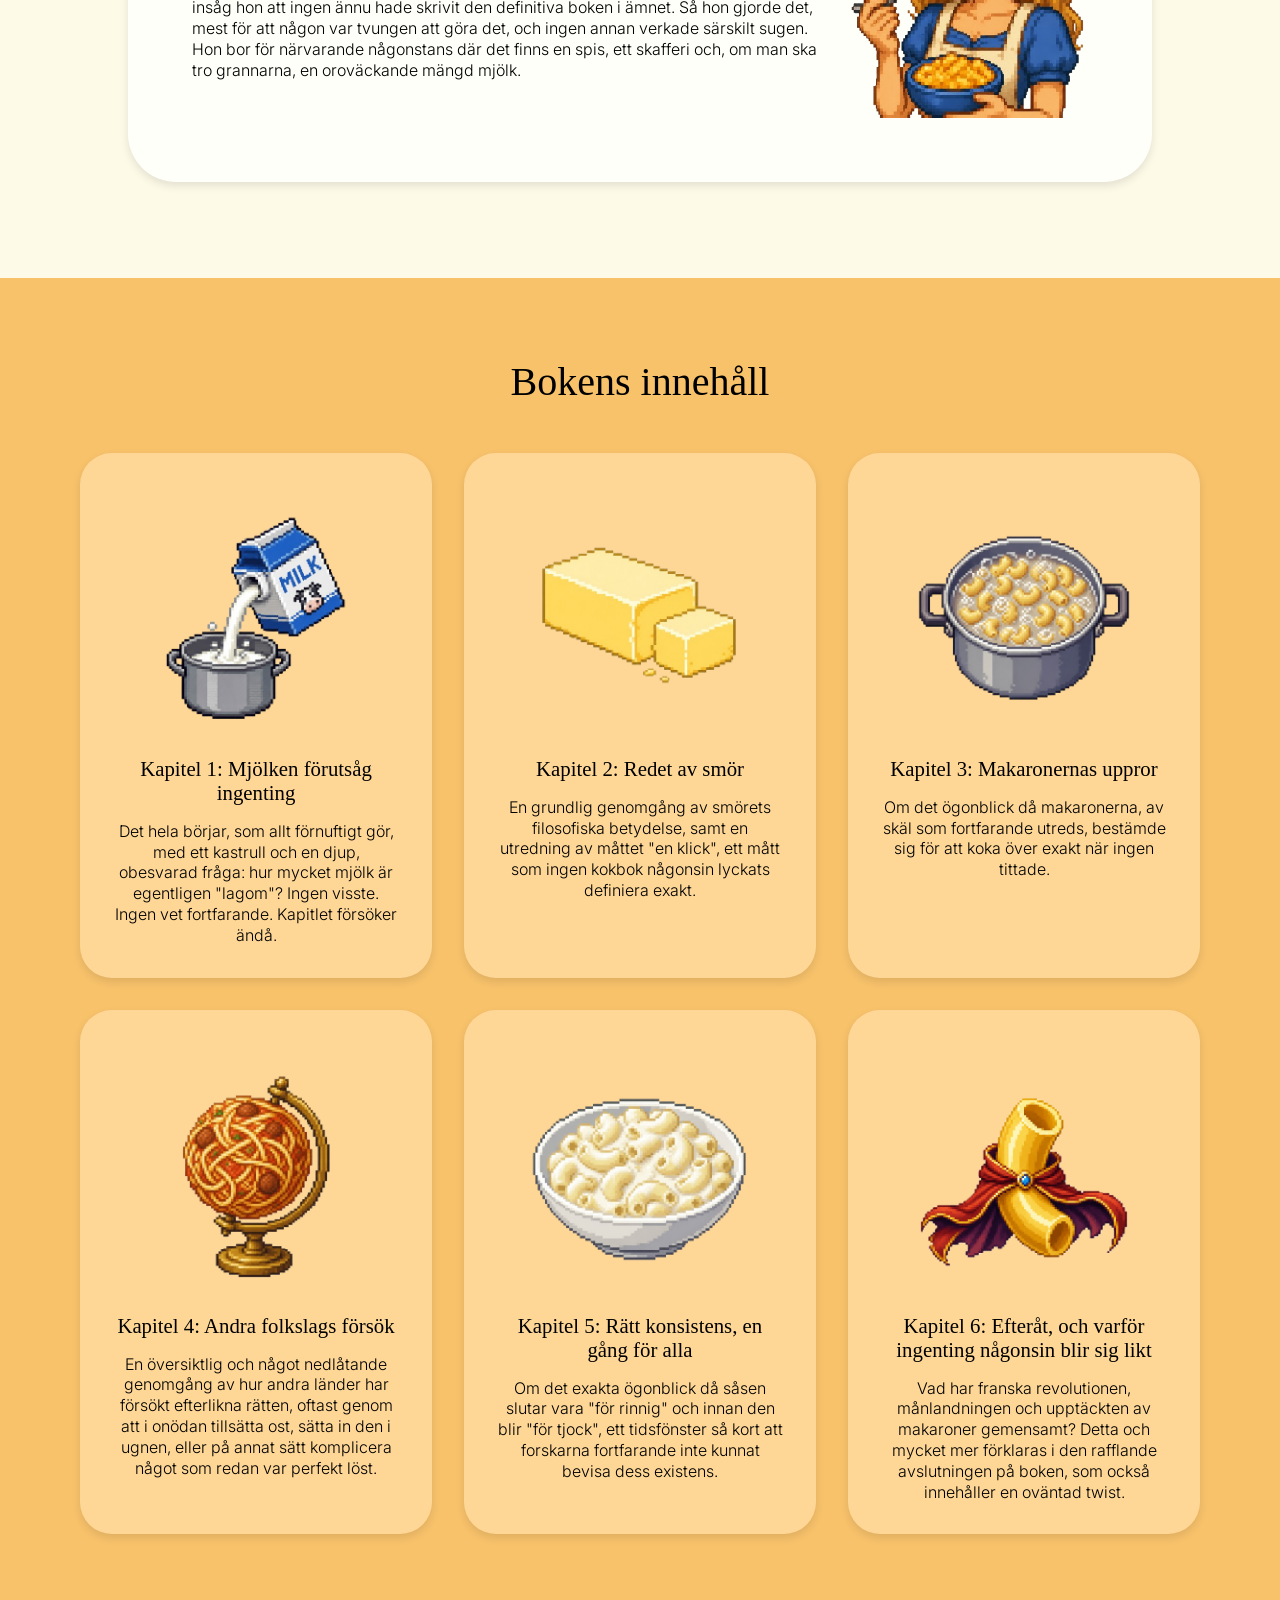
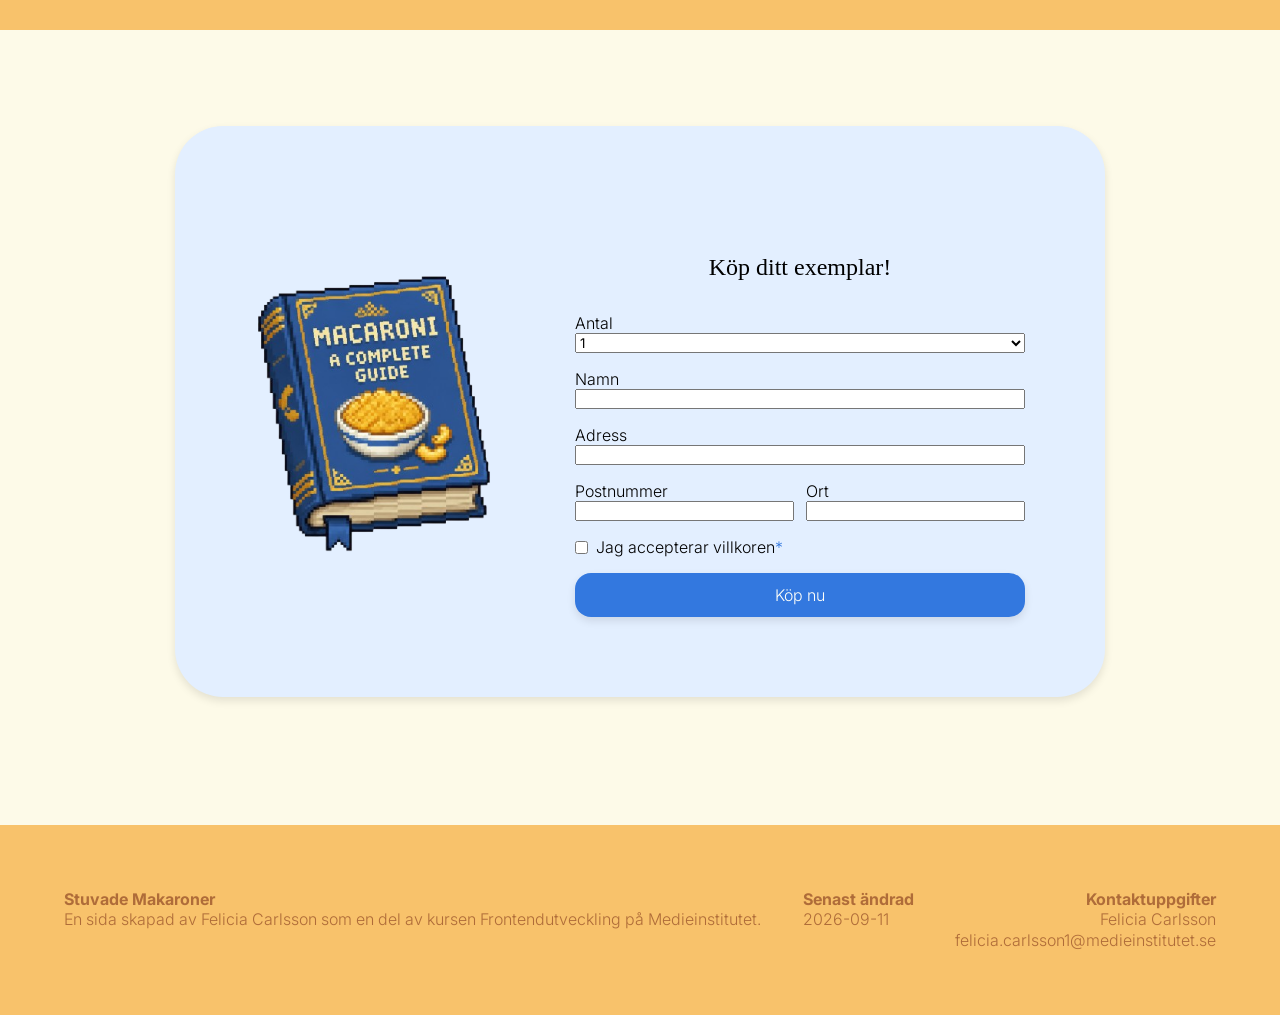
==== commit 90197f7e: "terms and conditions sida" ====
--- a/index.html
+++ b/index.html
@@ -13,13 +13,13 @@
 </head>
 <body>
     <header>
-        <a href="#" class="logo">
+        <a href="index.html" class="logo">
             <img src="assets/logo.png" alt="Stuvade Makaroner logotyp">
             <span>STUVADE MAKARONER: en komplett guide</span>
         </a>
         <nav>
             <ul>
-                <li><a href="#">Start</a></li>
+                <li><a href="index.html">Start</a></li>
                 <li><a href="#book">Boken</a></li>
                 <li><a href="#author">Författaren</a></li>
                 <li><a href="#book-content">Innehåll</a></li>
@@ -30,17 +30,17 @@
 
     <main>
             <section class="hero">
-                <img src="assets/hero.jpg" alt="" class="special">
+                <img src="assets/hero.jpg" alt="Stuvade makaroner" class="special">
                 <div class="hero-box shadow">
                     <h1>STUVADE MAKARONER: <br> en komplett guide</h1>
                     <p>Lär dig allt du någonsin kommer och inte kommer behöva veta om den stuvade makaronen;
                     hur den bäst lagas, äts och har påverkat världshistorien.</p>
-                    <button><a href="#purchase-form">Köp nu</a></button>
+                    <a href="#purchase-form" class="button">Köp nu</a>
                 </div>
             </section>
         <div class="container intro-sections">
             <section id="book" class="shadow">
-                <img src="assets/book.png" alt="">
+                <img src="assets/book.png" alt="En blå bok med titeln: Macaroni: a complete guide">
                 <div>
                     <h2> En säljande del om boken</h2>
                     <p> De flesta böcker om mat handlar om exotiska råvaror, komplicerade
@@ -54,7 +54,7 @@
                 </div>
             </section>
             <section id="author" class="shadow">
-                <img src="assets/avatar.png" alt="">
+                <img src="assets/avatar.png" alt="En blond tjej i blå topp som håller en skål med pasta">
                 <div>
                     <h2>Jag, författaren</h2>
                     <p> Felicia föddes, vilket redan då fick vissa att ana att stort skulle
@@ -73,26 +73,26 @@
                 <h2>Bokens innehåll</h2>
                 <ul>
                     <li class="chapter-1 shadow">
-                        <img src="assets/milk.png" alt="">
+                        <img src="assets/milk.png" alt="Ett paket mjölj som hälls i en kastrull">
                         <h3>Kapitel 1: Mjölken förutsåg ingenting</h3>
                         <p>Det hela börjar, som allt förnuftigt gör, med ett kastrull och
                         en djup, obesvarad fråga: hur mycket mjölk är egentligen "lagom"?
                         Ingen visste. Ingen vet fortfarande. Kapitlet försöker ändå.</p>
                     </li>
                     <li class="chapter-2 shadow">
-                        <img src="assets/butter.png" alt="">
+                        <img src="assets/butter.png" alt="Ett block smör">
                         <h3>Kapitel 2: Redet av smör</h3>
                         <p>En grundlig genomgång av smörets filosofiska betydelse, samt en utredning av måttet 
                             "en klick", ett mått som ingen kokbok någonsin lyckats definiera exakt.</p>
                     </li>
                     <li class="chapter-3 shadow">
-                        <img src="assets/boiling.png" alt=""">
+                        <img src="assets/boiling.png" alt="En kastrull med kokande makaroner">
                         <h3>Kapitel 3: Makaronernas uppror</h3>
                         <p> Om det ögonblick då makaronerna, av skäl som fortfarande utreds,
                         bestämde sig för att koka över exakt när ingen tittade.</p>
                     </li>
                     <li class="chapter-4 shadow">
-                        <img src="assets/pasta-globe.png" alt="">
+                        <img src="assets/pasta-globe.png" alt="En jordglob av spaghetti">
                         <h3>Kapitel 4: Andra folkslags försök</h3>
                         <p>En översiktlig och något nedlåtande genomgång av hur andra länder
                         har försökt efterlikna rätten, oftast genom att i onödan tillsätta
@@ -100,24 +100,23 @@
                         som redan var perfekt löst.</p>
                     </li>
                     <li class="chapter-5 shadow">
-                        <img src="assets/bowl.png" alt="">
+                        <img src="assets/bowl.png" alt="En skål med stuvade makaroner">
                         <h3>Kapitel 5: Rätt konsistens, en gång för alla</h3>
                         <p>Om det exakta ögonblick då såsen slutar vara "för rinnig" och
                         innan den blir "för tjock", ett tidsfönster så kort att forskarna fortfarande 
                         inte kunnat bevisa dess existens.</p>
                     </li>
                     <li class="chapter-6 shadow">
-                        <img src="assets/super-macaroni.png" alt="">
+                        <img src="assets/super-macaroni.png" alt="En makaron med superhjälte-kappa">
                         <h3>Kapitel 6: Efteråt, och varför ingenting någonsin blir sig likt</h3>
                         <p> Vad har franska revolutionen, månlandningen och upptäckten av makaroner gemensamt?
                             Detta och mycket mer förklaras i den rafflande avslutningen på boken, som också innehåller en oväntad twist.</p>
-                        </p>
                     </li>
                 </ul>
             </section>
         <div class="container">
             <section id="purchase-form" class="shadow">
-                <img src="assets/book.png" alt="">
+                <img src="assets/book.png" alt="En blå bok med titeln: Macaroni: a complete guide">
                 <div>
                     <h2>Köp ditt exemplar!</h2>
                     <form>
@@ -160,10 +159,10 @@
 
                         <div class="terms-row">
                             <input type="checkbox" id="terms" name="terms">
-                            <label for="terms">Jag accepterar villkoren<a href="#">*</a></label>
+                            <label for="terms">Jag accepterar villkoren<a href="terms.html">*</a></label>
                         </div>
 
-                        <button type="submit"><a href="">Köp nu</a></button>
+                        <input type="submit" value="Köp nu" class="button">
                     </form>
                 </div>
             </section>
@@ -172,15 +171,15 @@
 
     <footer>
         <section>
-            <h4>Stuvade Makaroner</h4>
+            <h3>Stuvade Makaroner</h3>
             <p>En sida skapad av Felicia Carlsson som en del av kursen Frontendutveckling på Medieinstitutet.</p>
         </section>
         <section>
-            <h4>Senast ändrad</h4>
+            <h3>Senast ändrad</h3>
             <p>2026-09-11</p>
         </section>
         <section>
-            <h4>Kontaktuppgifter</h4>
+            <h3>Kontaktuppgifter</h3>
             <p>Felicia Carlsson</p>
             <p>felicia.carlsson1@medieinstitutet.se</p>
         </section>
--- a/style.css
+++ b/style.css
@@ -5,8 +5,8 @@
     --medium-yellow: #fed797;
     --honey-yellow: #f8c26b;
     --light-brown: #af6c39;
-    --dark-brown: #553015;
     --blue: #3378df;
+    --dark-blue: #004bbb;
     --light-blue: #e3efff;
 }
 
@@ -18,7 +18,7 @@
 }
 
 p {
-    font-size: 0.85rem;
+    font-size: 1rem;
     line-height: 1.3rem;
     font-weight: 300;
 }
@@ -28,10 +28,10 @@
     font-weight: 400;
 }
 
-h4 {
+footer h3 {
     font-family: "inter", sans-serif;
+    font-size: 1rem;
     font-weight: 700;
-    font-size: 1rem;
 }
 
 body {
@@ -102,22 +102,23 @@
     display: flex;
     justify-content: center;
     row-gap: 0.5rem;
-    li {
-        border-left: 1.5px solid var(--black);
-        padding: 0 0.6rem;
-        align-self: center;
-    }
-
-    li:first-child {
-        border-left: none;
-    }
-
-    a {
+}
+
+nav ul li {
+    border-left: 1.5px solid var(--black);
+    padding: 0 0.6rem;
+    align-self: center;
+}
+
+nav ul li:first-child {
+    border-left: none;
+}
+
+nav ul a {
     font-size: 0.9rem;
     color: var(--black);
     font-family: "inter", sans-serif;
     font-weight: 300;
-    }
 }
 
 li {
@@ -168,18 +169,18 @@
     margin-bottom: 1.5rem;
 }
 
-button {
+.button {
+    display: block;
+    width: 100%;
     padding: 0.75rem 2rem;
     border: 0;
     border-radius: 1rem;
     background-color: var(--blue);
     font: inherit;
     box-shadow: 0 4px 8px 0 rgba(0, 0, 0, 0.1);
-    width: 100%;
-    a {
-        color: var(--white);
-        font-weight: 300;
-    }
+    color: var(--white);
+    font-weight: 300;
+    text-align: center;
 }
 
 .intro-sections {
@@ -197,13 +198,17 @@
     flex-direction: column;
     align-items: center;
     gap: 1.5rem;
-    h2 {
-        font-size: 1.5rem;
-        margin-bottom: 1rem;
-    }
-    img {
-        margin: auto;
-    }
+}
+
+.intro-sections section:nth-child(1) h2,
+.intro-sections section:nth-child(2) h2 {
+    font-size: 1.5rem;
+    margin-bottom: 1rem;
+}
+
+.intro-sections section:nth-child(1) img,
+.intro-sections section:nth-child(2) img {
+    margin: auto;
 }
 
 .intro-sections section:nth-child(1) img{
@@ -219,32 +224,37 @@
     width: 100%;
     padding: 3rem 1rem;
     text-align: center;
-    h2 {
-        font-size: 2.5rem;
-        margin-bottom: 2rem;
-        justify-self: center;
-    }
-    h3 {
-        font-size: 1.3rem;
-        margin-bottom: 1rem;
-    }
-    li {
-        display: flex;
-        flex-direction: column;
-        min-width: 0;
-        padding: 2rem;
-        margin: 1rem;
-        background-color: var(--medium-yellow);
-        border-radius: 2rem;
-    }
-    ul {
-        display: grid;
-        grid-template-columns: 1fr;
-        grid-template-rows: auto;
-    }
-    img {
-        margin: 1rem auto;
-    }
+}
+
+#book-content h2 {
+    font-size: 2.5rem;
+    margin-bottom: 2rem;
+    justify-self: center;
+}
+
+#book-content h3 {
+    font-size: 1.3rem;
+    margin-bottom: 1rem;
+}
+
+#book-content li {
+    display: flex;
+    flex-direction: column;
+    min-width: 0;
+    padding: 2rem;
+    margin: 1rem;
+    background-color: var(--medium-yellow);
+    border-radius: 2rem;
+}
+
+#book-content ul {
+    display: grid;
+    grid-template-columns: 1fr;
+    grid-template-rows: auto;
+}
+
+#book-content img {
+    margin: 1rem auto;
 }
 
 #purchase-form {
@@ -256,29 +266,34 @@
     margin: auto;
     margin-bottom: 4rem;
     width: fit-content;
-    img {
-        width: 50%;
-        margin: auto;
-    }
-    form {
-        display: flex;
-        flex-direction: column;
-        gap: 1rem;
-        font-family: "inter", sans-serif;
-        font-size: 1rem;
-        font-weight: 300;
-        label a {
-            color: var(--blue);
-        }
-    }
-    h2 {
-        margin-bottom: 2rem;
-        margin-top: 3rem;
-        text-align: center;
-    }
-    button {
-        margin: auto;
-    }
+}
+
+#purchase-form img {
+    width: 50%;
+    margin: auto;
+}
+
+#purchase-form form {
+    display: flex;
+    flex-direction: column;
+    gap: 1rem;
+    font-family: "inter", sans-serif;
+    font-size: 1rem;
+    font-weight: 300;
+}
+
+#purchase-form form label a {
+    color: var(--blue);
+}
+
+#purchase-form h2 {
+    margin-bottom: 2rem;
+    margin-top: 3rem;
+    text-align: center;
+}
+
+#purchase-form .button {
+    margin: auto;
 }
 
 .top-label {
@@ -312,6 +327,15 @@
     text-align: left;
 }
 
+.terms {
+    margin-top: 5rem;
+    margin-bottom: 5rem;
+}
+
+.terms h2 {
+    margin-top: 2rem;
+}
+
 /* Platta */
 @media (min-width: 767px) {
 
@@ -326,7 +350,7 @@
         padding: 2rem;
     }
 
-    .hero-box button {
+    .hero-box .button {
         margin-top: 1rem;
         width: 60%;
         float: right;
@@ -344,16 +368,18 @@
     .intro-sections section:nth-child(1) {
         flex-direction: row;
         gap: 4rem;
-        img {
-            width: 30%;
-        }
+    }
+
+    .intro-sections section:nth-child(1) img {
+        width: 30%;
     }
 
     .intro-sections section:nth-child(2) {
         flex-direction: row-reverse;
-        img {
-            width: 40%;
-        }
+    }
+
+    .intro-sections section:nth-child(2) img {
+        width: 40%;
     }
 
     #book-content {
@@ -379,9 +405,10 @@
         flex-direction: row;
         padding-left: 4rem;
         padding-right: 4rem;
-        .logo span {
-            padding-right: 2rem;
-        }
+    }
+
+    header .logo span {
+        padding-right: 2rem;
     }
 
     .hero {
